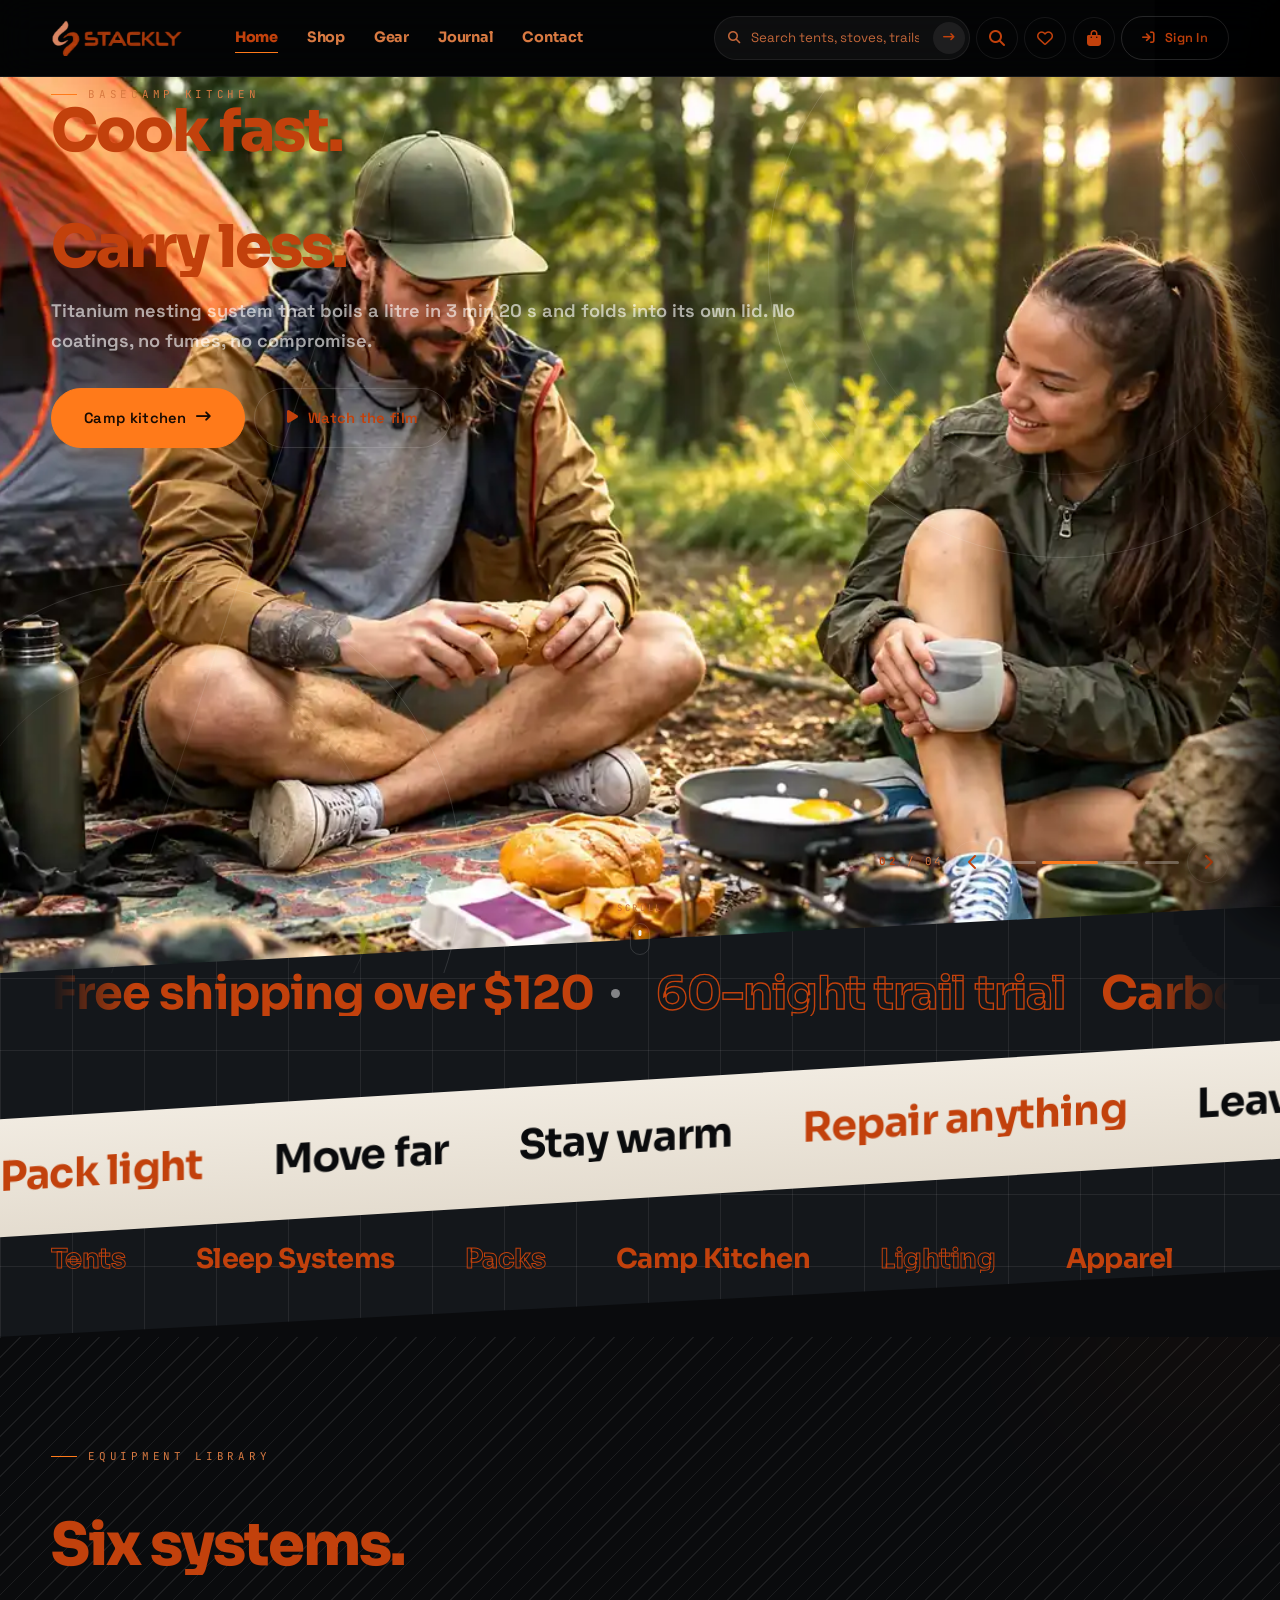
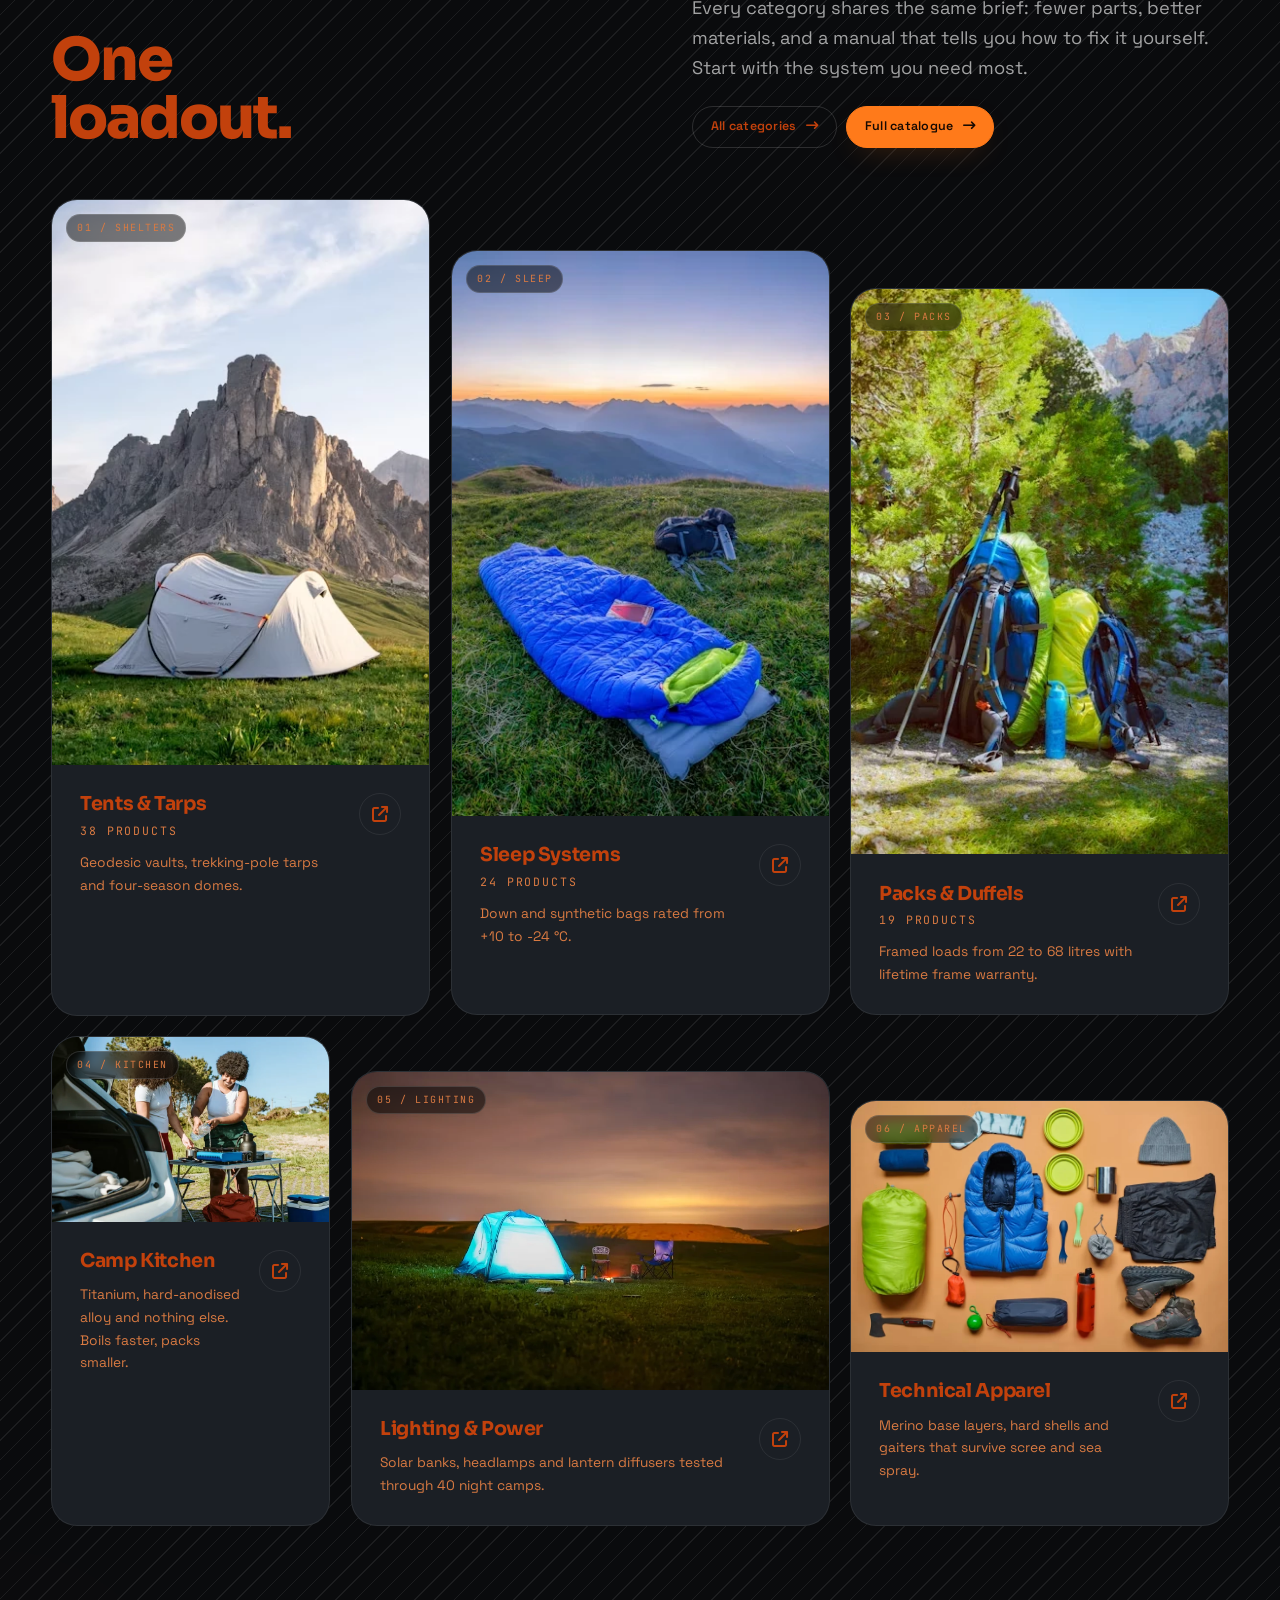
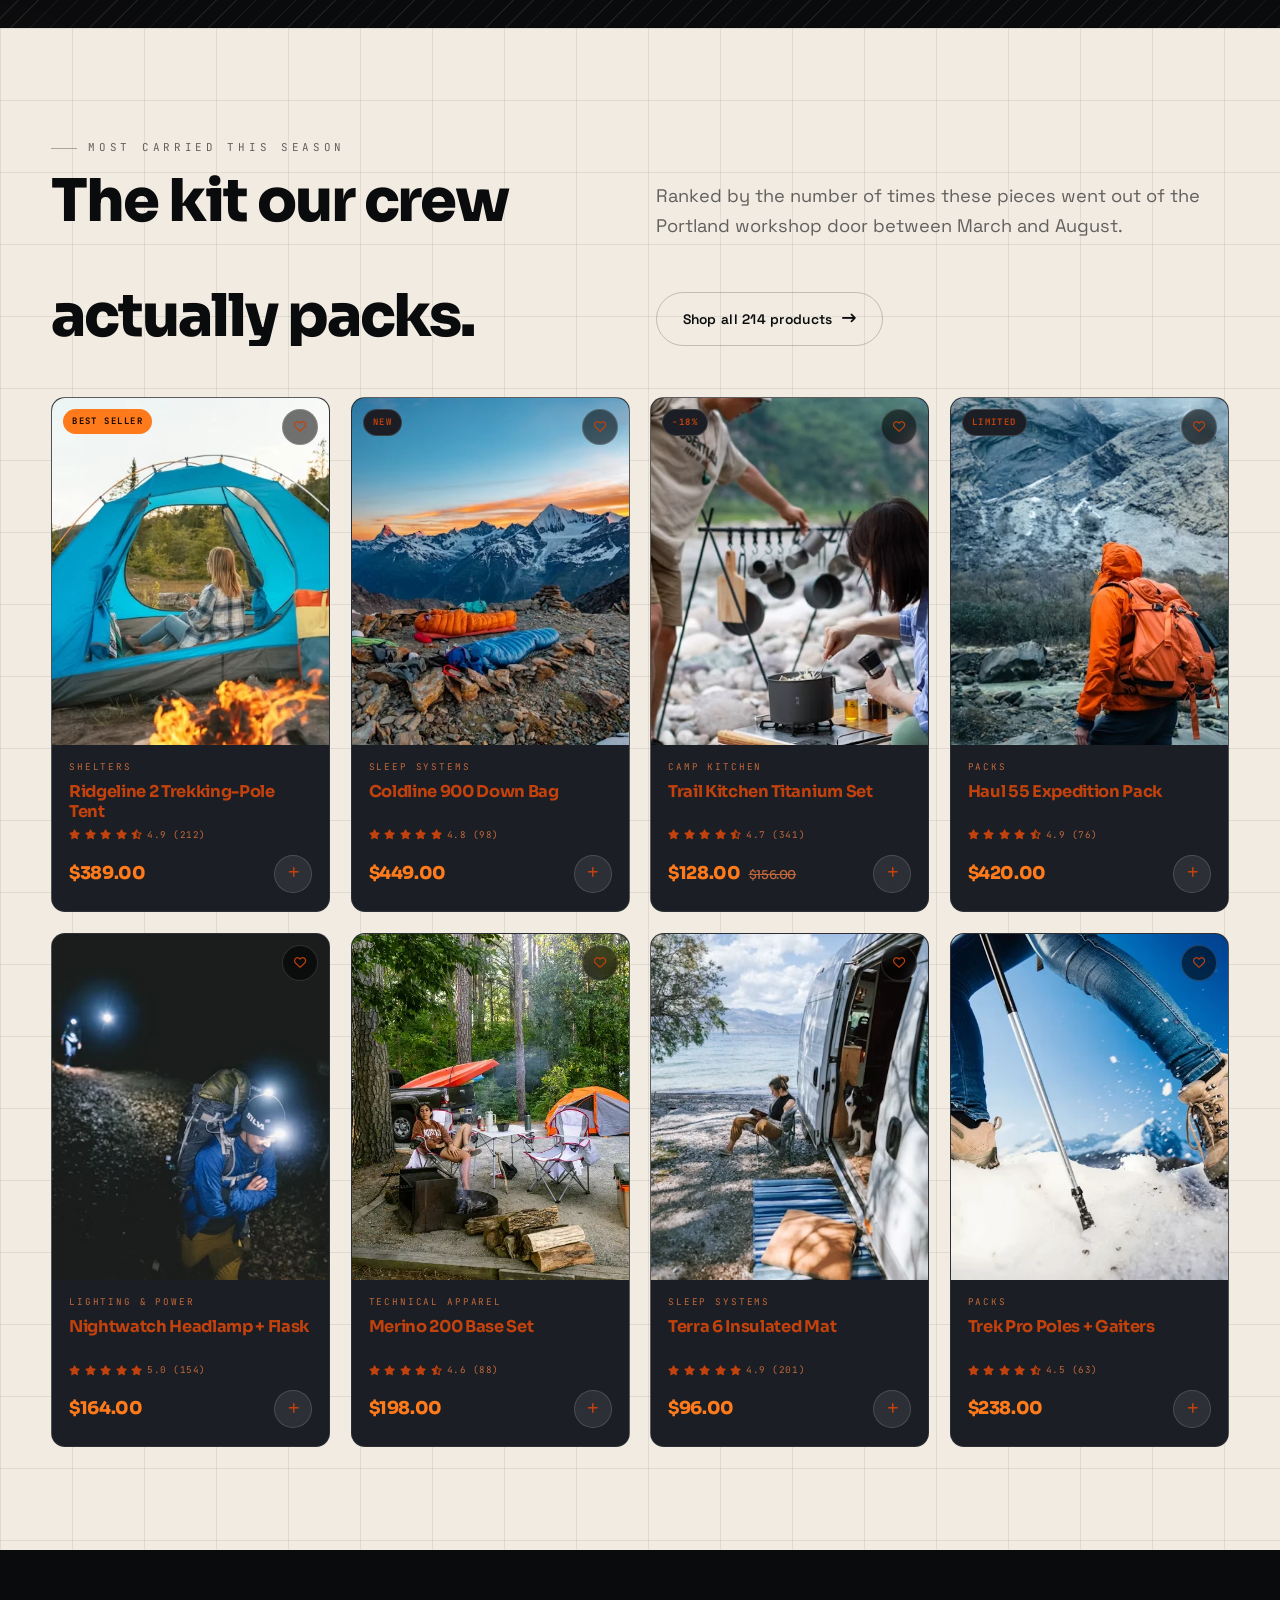
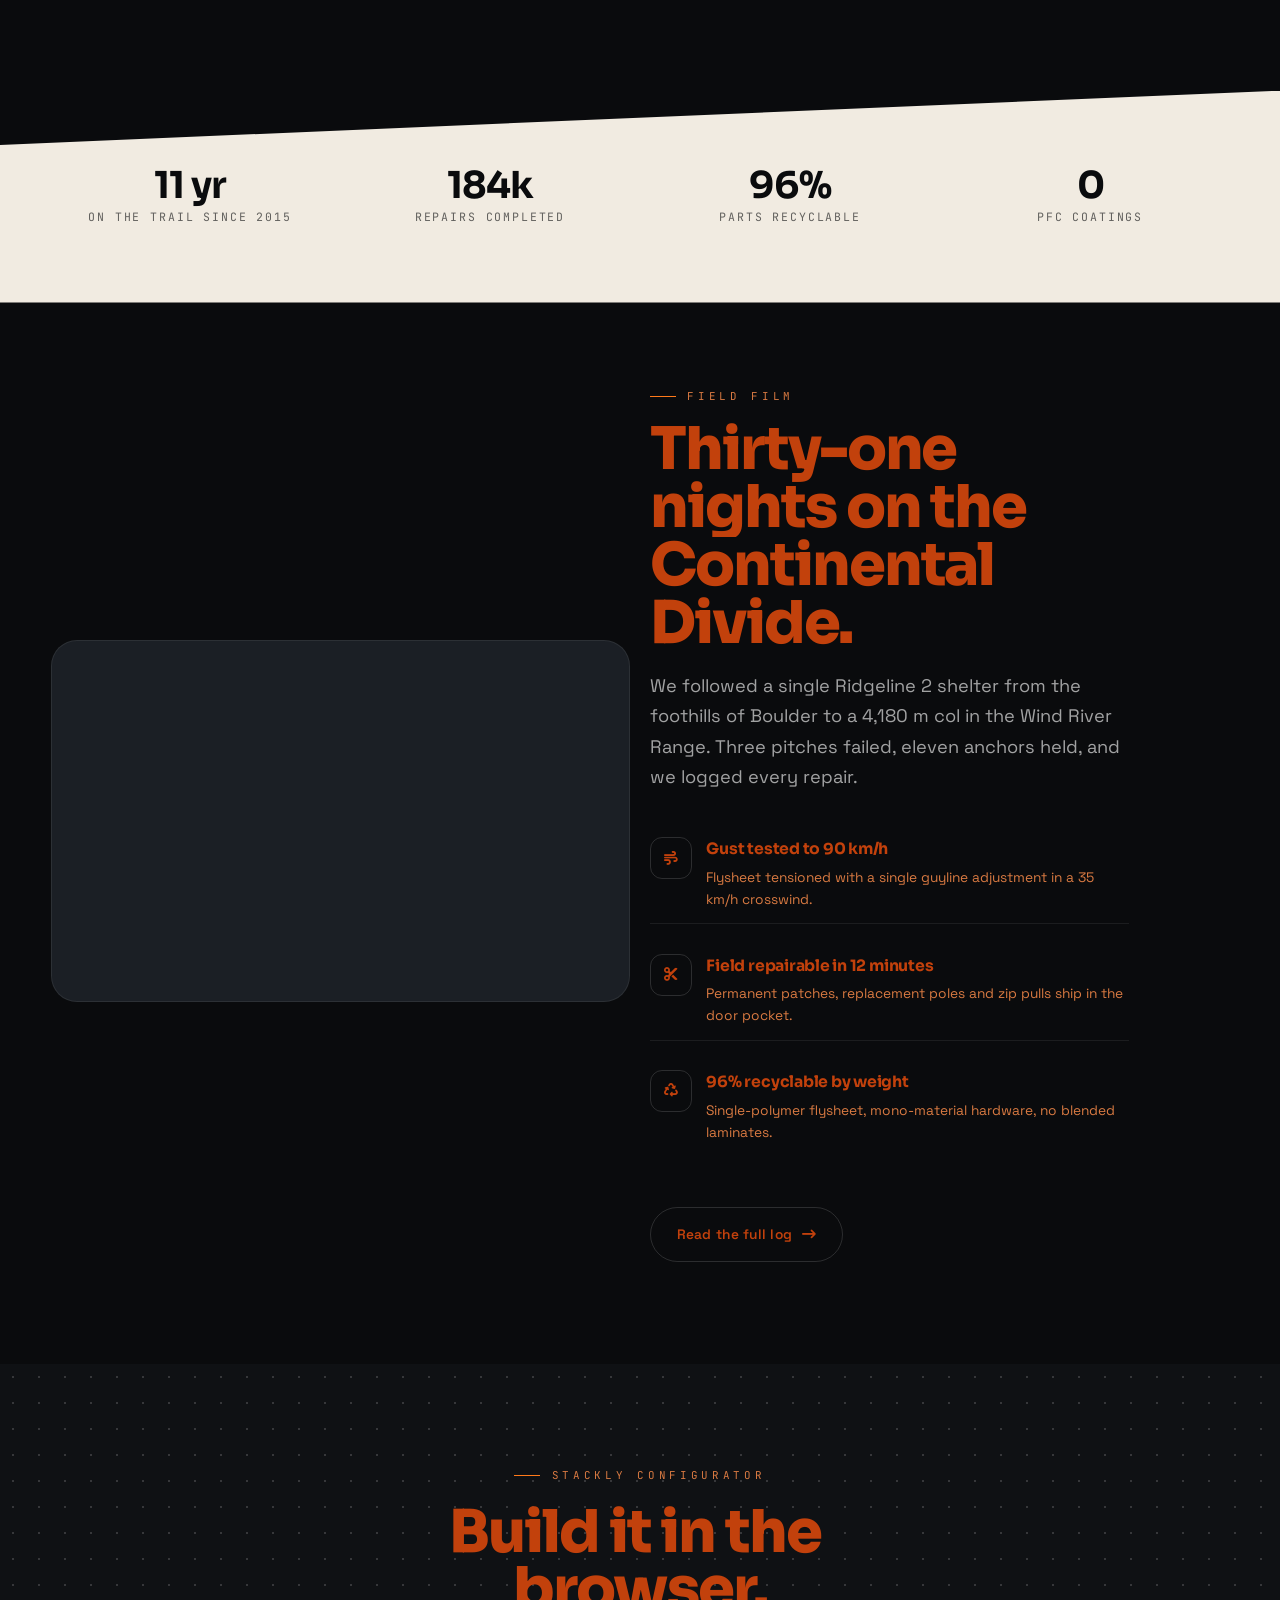
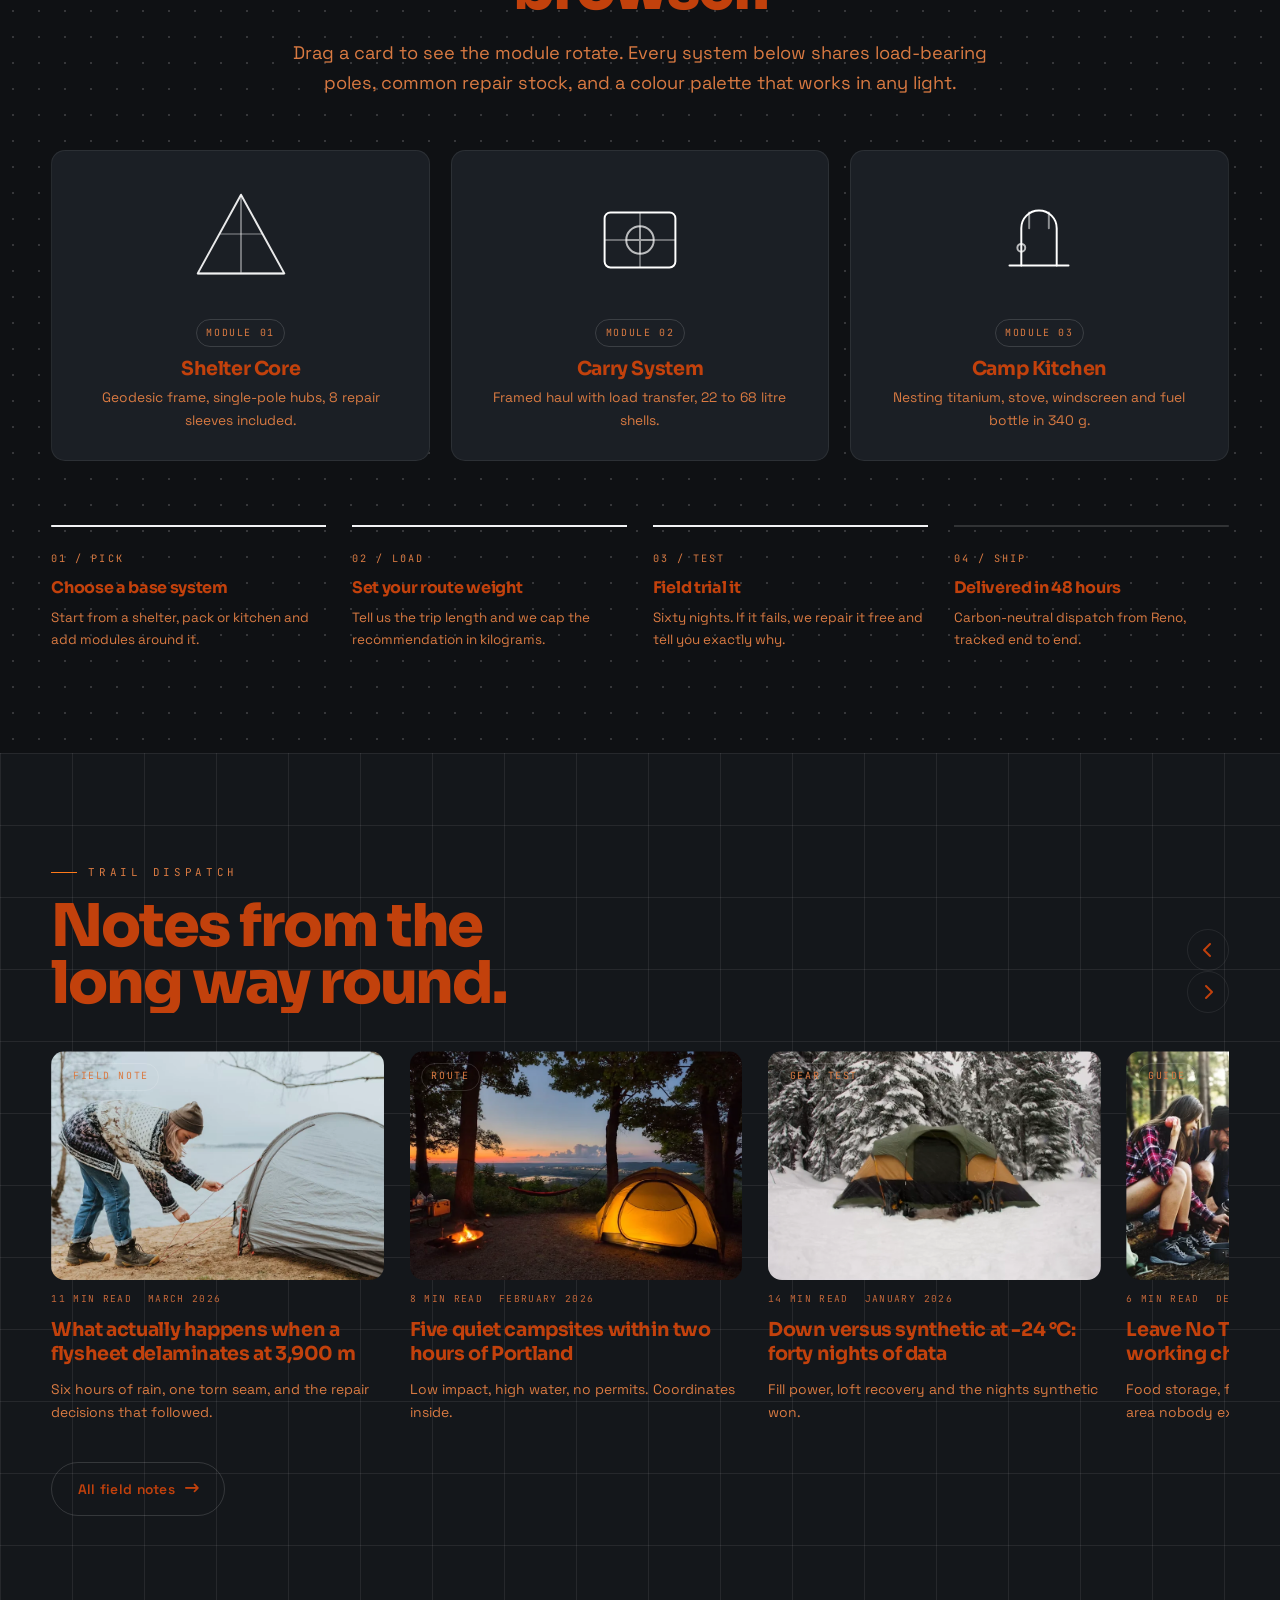
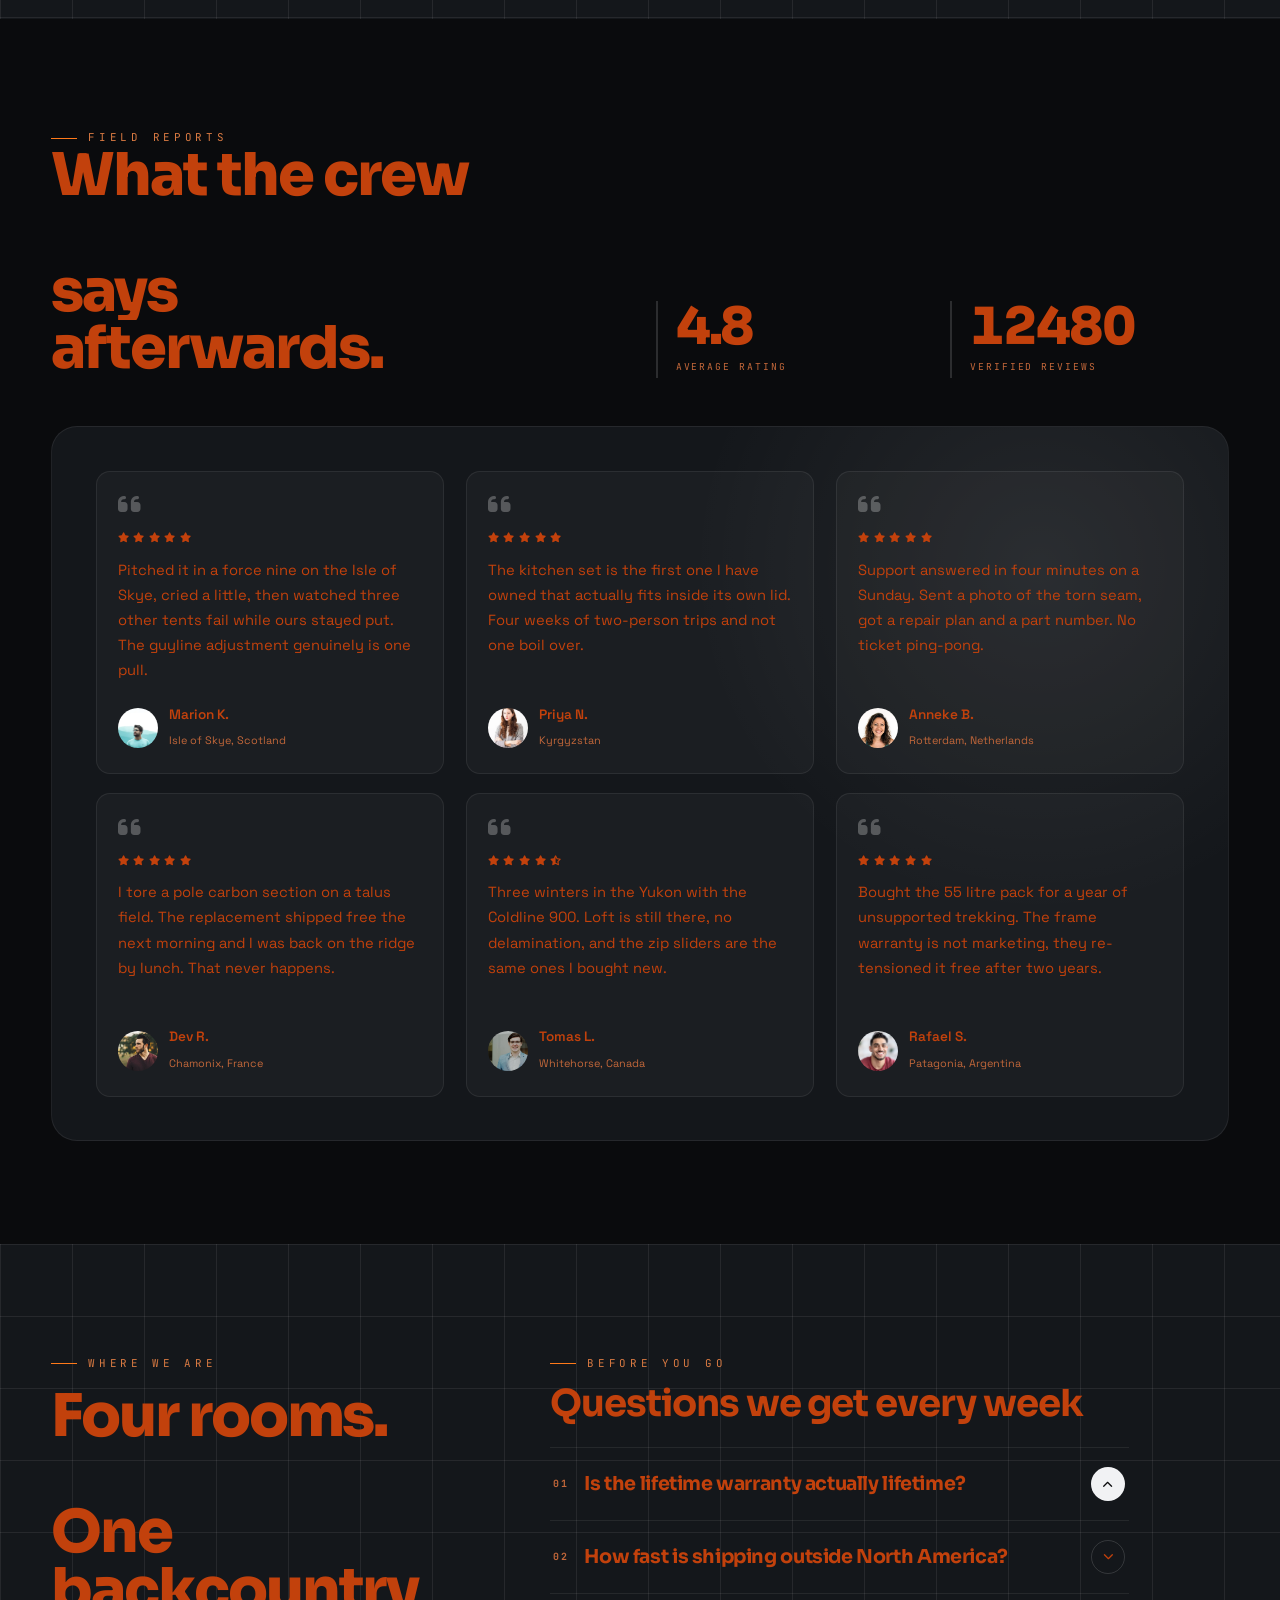
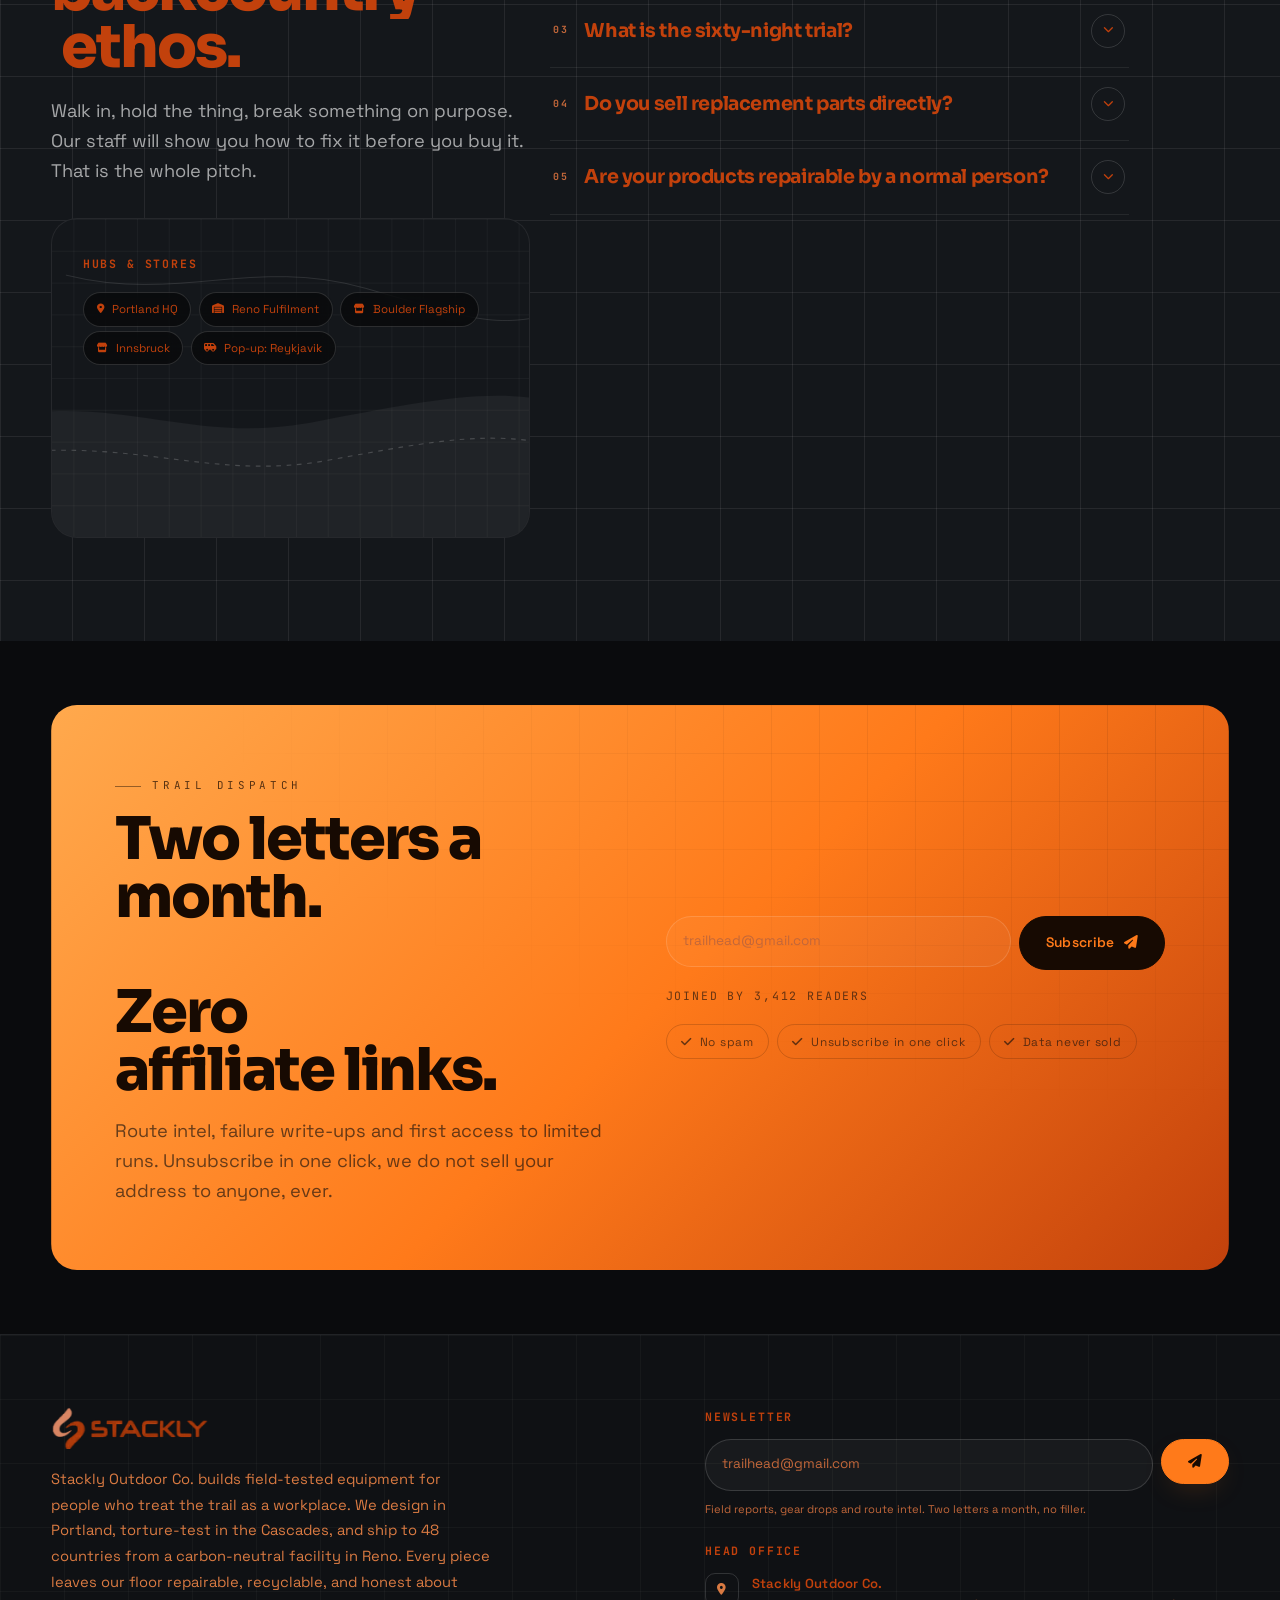
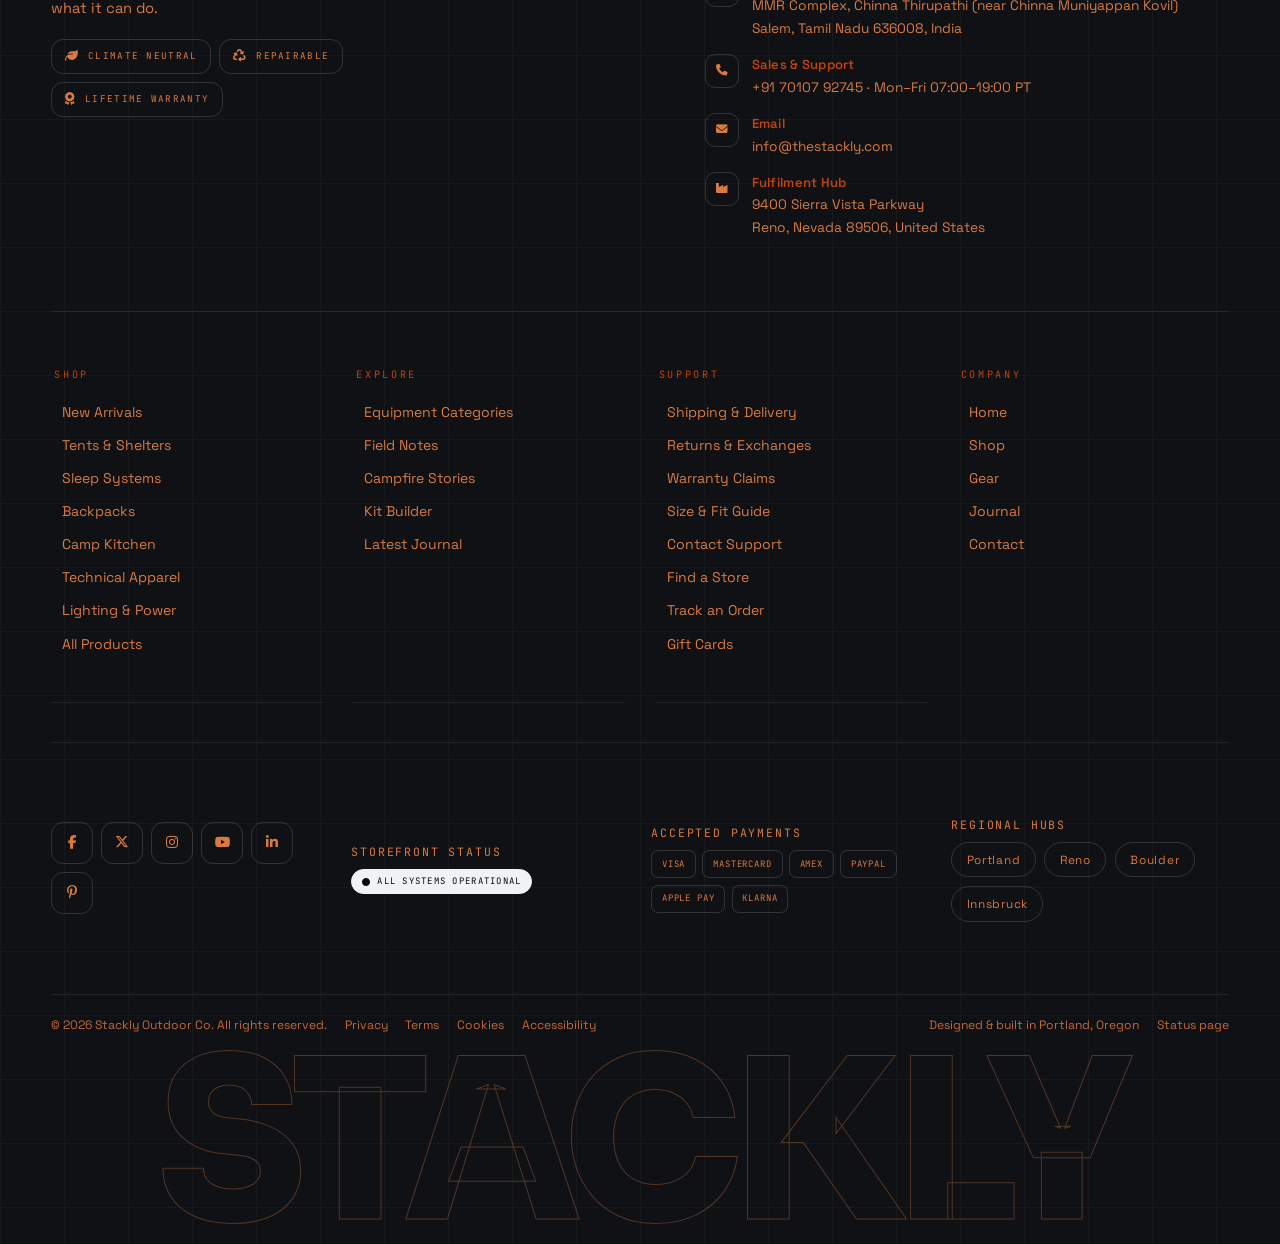
==== index.html @ 0875b255 "Add files via upload" ====
<!DOCTYPE html>
<html lang="en">
<head>
<meta charset="UTF-8" />
<script>
/* run before first paint: never let the browser restore or animate a previous
   scroll position on a fresh load — the new page should just open at the top */
try { if ('scrollRestoration' in history) history.scrollRestoration = 'manual'; } catch (e) {}
document.documentElement.classList.add('no-smooth');
function __clearSmooth(){ setTimeout(function(){ document.documentElement.classList.remove('no-smooth'); }, 120); }
window.addEventListener('load', __clearSmooth);
window.addEventListener('pageshow', __clearSmooth);
</script>
<meta name="viewport" content="width=device-width, initial-scale=1, viewport-fit=cover" />
<meta name="theme-color" content="#000000" />
<title>Stackly — Outdoor &amp; Camping Equipment Built For The Long Haul</title>
<meta name="description" content="Stackly Outdoor Co. engineers repairable, field-tested tents, sleep systems, packs and camp kitchens for people who treat the trail as a workplace." />
<link rel="preconnect" href="https://fonts.googleapis.com" />
<link rel="preconnect" href="https://fonts.gstatic.com" crossorigin />
<link rel="preconnect" href="https://picsum.photos" />
<link href="https://fonts.googleapis.com/css2?family=Sora:wght@400;600;700;800&family=Space+Grotesk:wght@300;400;500;600;700&family=JetBrains+Mono:wght@400;500&display=swap" rel="stylesheet" />
<link rel="stylesheet" href="https://cdnjs.cloudflare.com/ajax/libs/font-awesome/6.5.2/css/all.min.css" />
<link rel="stylesheet" href="css/style.css" />
<link rel="icon" href="data:image/svg+xml,%3Csvg xmlns='http://www.w3.org/2000/svg' viewBox='0 0 32 32'%3E%3Crect width='32' height='32' rx='8' fill='%23000'/%3E%3Cpath d='M5 25 13 10l5 9M18 25l7-12 4 7' stroke='%23fff' stroke-width='2.4' fill='none' stroke-linecap='round'/%3E%3C/svg%3E" />
</head>
<body data-page="home">

<div class="loader" id="loader" role="status" aria-label="Loading Stackly">
  <svg class="loader-ridge" viewBox="0 0 1440 400" preserveAspectRatio="none" aria-hidden="true">
    <path d="M0 400 L0 250 L170 120 L300 235 L430 96 L600 258 L760 150 L900 262 L1080 110 L1260 240 L1440 160 L1440 400 Z" fill="none" stroke="rgba(255,255,255,.16)" stroke-width="1.5"/>
    <path d="M0 400 L0 300 L140 190 L300 300 L450 170 L620 300 L780 210 L960 300 L1120 180 L1300 300 L1440 220 L1440 400 Z" fill="rgba(255,255,255,.04)" stroke="rgba(255,255,255,.08)" stroke-width="1"/>
  </svg>
  <div class="loader-inner">
    <div class="loader-mark">
      <svg viewBox="0 0 100 100" aria-hidden="true">
        <circle class="spin-ring" cx="50" cy="50" r="44" fill="none" stroke="rgba(255,255,255,.18)" stroke-width="1.5" stroke-dasharray="26 12"/>
        <circle class="pin-dot" cx="50" cy="50" r="3" fill="#fff"/>
        <g class="pin-pop">
          <path d="M50 30 L62 52 L50 47 L38 52 Z" fill="none" stroke="#fff" stroke-width="2.4" stroke-linejoin="round"/>
          <path d="M22 68 H78" stroke="#fff" stroke-width="2.4" stroke-linecap="round"/>
          <path d="M30 68 L40 52 M46 68 L52 57 M58 68 L64 56" stroke="rgba(255,255,255,.45)" stroke-width="1.6" stroke-linecap="round"/>
        </g>
      </svg>
    </div>
    <div class="loader-word"></div>
    <span class="loader-tag">Outdoor Equipment Co.</span>
    <div class="loader-bar"><i></i></div>
    <span class="loader-pct">LOADING <b>00</b> / 100</span>
    <p class="loader-tips" style="transition:opacity .26s"></p>
  </div>
</div>

<div id="layout-header"></div>

<main>

  <!-- ================= 1 · HERO SLIDESHOW ================= -->
  <section class="hero" id="hero" aria-label="Featured collections">
    <div class="slides" id="heroSlides">

      <article class="slide on">
        <div class="slide-media">
          <img src="assets/banner_1.webp" alt="Ridgeline above a valley at first light" fetchpriority="high" />
        </div>
        <div class="slide-inner">
          <span class="eyebrow st-anim">Alpine Series 2026</span>
          <h2 class="d2 st-anim" data-split>The quiet<br />before the climb.</h2>
          <p class="lead lead-b st-anim" style="margin-top:1.2rem">A three-season shelter rated for 90 km/h gusts, 1.9 kg all-in, and every seam repairable in the field with the kit in the door pocket.</p>
          <div class="st-anim" style="display:flex;flex-wrap:wrap;gap:.6rem;margin-top:2rem">
            <a class="btn solid lg" href="shop.html" data-magnetic>Shop the range <i class="fa-solid fa-arrow-right-long fa-arrow"></i></a>
            <a class="btn lg dark" href="gear.html" data-magnetic>Build your kit <i class="fa-solid fa-arrow-right-long fa-arrow"></i></a>
          </div>
        </div>
      </article>

      <article class="slide">
        <div class="slide-media">
          <img src="assets/banner_2 (1).webp" alt="Campfire glowing at dusk" loading="lazy" />
        </div>
        <div class="slide-inner">
          <span class="eyebrow st-anim">Basecamp Kitchen</span>
          <h2 class="d2 st-anim" data-split>Cook fast.<br />Carry less.</h2>
          <p class="lead lead-b st-anim" style="margin-top:1.2rem">Titanium nesting system that boils a litre in 3 min 20 s and folds into its own lid. No coatings, no fumes, no compromise.</p>
          <div class="st-anim" style="display:flex;flex-wrap:wrap;gap:.6rem;margin-top:2rem">
            <a class="btn solid lg" href="shop.html#cooking">Camp kitchen <i class="fa-solid fa-arrow-right-long fa-arrow"></i></a>
            <button class="btn lg" type="button" data-video="https://interactive-examples.mdn.mozilla.net/media/cc0-videos/flower.mp4">
              <i class="fa-solid fa-play"></i> Watch the film
            </button>
          </div>
        </div>
      </article>

      <article class="slide">
        <div class="slide-media">
          <img src="assets/banner3 (1).webp" alt="Snow field with a single tent" loading="lazy" />
        </div>
        <div class="slide-inner">
          <span class="eyebrow st-anim">Expedition Winter</span>
          <h2 class="d2 st-anim" data-split>Built for<br />the cold shoulder.</h2>
          <p class="lead lead-b st-anim" style="margin-top:1.2rem">Down loft certified to -24&nbsp;°C, a four-season vaulted floor, and stove burners that hold ignition at -30&nbsp;°C.</p>
          <div class="st-anim" style="display:flex;flex-wrap:wrap;gap:.6rem;margin-top:2rem">
            <a class="btn solid lg" href="shop.html#sleep">Sleep systems <i class="fa-solid fa-arrow-right-long fa-arrow"></i></a>
            <a class="btn lg" href="journal.html">Route guides <i class="fa-solid fa-arrow-right-long fa-arrow"></i></a>
          </div>
        </div>
      </article>

      <article class="slide">
        <div class="slide-media">
          <img src="assets/banner4 (1).webp" alt="Sunlight through a pine canopy" loading="lazy" />
        </div>
        <div class="slide-inner">
          <span class="eyebrow st-anim">Trail Dispatch</span>
          <h2 class="d2 st-anim" data-split>Field notes<br />from the long way.</h2>
          <p class="lead lead-b st-anim" style="margin-top:1.2rem">Route intel, failure write-ups and gear teardowns from the crew. Two letters a month, no filler, no affiliate links.</p>
          <div class="st-anim" style="display:flex;flex-wrap:wrap;gap:.6rem;margin-top:2rem">
            <a class="btn solid lg" href="journal.html">Read the journal <i class="fa-solid fa-arrow-right-long fa-arrow"></i></a>
            <a class="btn lg" href="#newsletter">Subscribe <i class="fa-solid fa-arrow-right-long fa-arrow"></i></a>
          </div>
        </div>
      </article>

    </div>

    <div class="hero-cards" aria-label="Featured collections">
      <figure class="hero-card">
        <img src="assets/banner_1.webp" alt="Ridgeline above a valley at first light" loading="lazy" />
        <figcaption>Alpine Series 2026</figcaption>
      </figure>
      <figure class="hero-card">
        <img src="assets/banner_2 (1).webp" alt="Campfire glowing at dusk" loading="lazy" />
        <figcaption>Basecamp Kitchen</figcaption>
      </figure>
      <figure class="hero-card">
        <img src="assets/banner3 (1).webp" alt="Snow field with a single tent" loading="lazy" />
        <figcaption>Expedition Winter</figcaption>
      </figure>
      <figure class="hero-card">
        <img src="assets/banner4 (1).webp" alt="Sunlight through a pine canopy" loading="lazy" />
        <figcaption>Trail Dispatch</figcaption>
      </figure>
    </div>

    <div class="hero-ken" aria-hidden="true">
      <span class="k k1"></span><span class="k k2"></span>
      <span class="kt"></span><span class="kt2"></span>
    </div>

    <div class="sl-nav">
      <span class="sl-count"><b id="slNow">01</b> / 04</span>
      <button class="icon-btn" id="slPrev" aria-label="Previous slide"><i class="fa-solid fa-chevron-left"></i></button>
      <div class="sl-dots" role="tablist" aria-label="Slides"></div>
      <button class="icon-btn" id="slNext" aria-label="Next slide"><i class="fa-solid fa-chevron-right"></i></button>
    </div>

    <div class="hero-scroll" aria-hidden="true"><span>Scroll</span><span class="mouse"></span></div>
  </section>

  <!-- ================= 2 · INFINITE MARQUEE (diagonal white band) ================= -->
  <section class="sec-tight bg-grid diag-both" id="ticker" aria-label="Store promises">
    <div class="wrap" style="position:relative;z-index:2">
      <div class="marquee" style="--mq-dur:38s">
        <div class="marquee-track fwd">
          <span class="mq-item">Free shipping over $120<i class="mq-dot"></i></span>
          <span class="mq-item mq-outline">60-night trail trial</span>
          <span class="mq-item">Carbon-neutral shipping<i class="mq-dot"></i></span>
          <span class="mq-item mq-outline thin">Field-repairable forever</span>
          <span class="mq-item">Lifetime warranty<i class="mq-dot"></i></span>
          <span class="mq-item mq-outline">Since 2011</span>
        </div>
      </div>
    </div>
    <div class="mq-band skew" style="margin-top:clamp(2rem,5vw,4rem)">
      <div class="marquee" style="--mq-dur:44s">
        <div class="marquee-track fwd">
          <span class="mq-item">Pack light</span><i class="mq-dot"></i>
          <span class="mq-item">Move far</span><i class="mq-dot"></i>
          <span class="mq-item">Stay warm</span><i class="mq-dot"></i>
          <span class="mq-item">Repair anything</span><i class="mq-dot"></i>
          <span class="mq-item">Leave no trace</span><i class="mq-dot"></i>
        </div>
      </div>
    </div>
    <div class="wrap" style="position:relative;z-index:2;margin-top:clamp(2rem,4vw,3rem)">
      <div class="marquee no-mask" style="--mq-dur:52s">
        <div class="marquee-track rev">
          <span class="mq-item mq-outline thin" style="font-size:clamp(1.1rem,2.2vw,1.7rem)">Tents</span><i class="mq-dot"></i>
          <span class="mq-item" style="font-size:clamp(1.1rem,2.2vw,1.7rem)">Sleep Systems</span><i class="mq-dot"></i>
          <span class="mq-item mq-outline thin" style="font-size:clamp(1.1rem,2.2vw,1.7rem)">Packs</span><i class="mq-dot"></i>
          <span class="mq-item" style="font-size:clamp(1.1rem,2.2vw,1.7rem)">Camp Kitchen</span><i class="mq-dot"></i>
          <span class="mq-item mq-outline thin" style="font-size:clamp(1.1rem,2.2vw,1.7rem)">Lighting</span><i class="mq-dot"></i>
          <span class="mq-item" style="font-size:clamp(1.1rem,2.2vw,1.7rem)">Apparel</span><i class="mq-dot"></i>
        </div>
      </div>
    </div>
  </section>

  <!-- ================= 3 · CATEGORY SPOTLIGHT GRID (cards in from L/R) ================= -->
  <section class="sec bg-lines" id="categories" aria-labelledby="cat-h">
    <div class="blob w" style="top:-10%;right:-14%"></div>
    <div class="blob w" style="bottom:-20%;left:-16%;opacity:.08"></div>
    <div class="wrap">
      <div class="sec-head split">
        <div>
          <span class="eyebrow">Equipment Library</span>
          <h2 class="d2 mt-l" id="cat-h" data-split>Six systems.<br />One <span class="hl">loadout.</span></h2>
        </div>
        <div>
          <p class="lead">Every category shares the same brief: fewer parts, better materials, and a manual that tells you how to fix it yourself. Start with the system you need most.</p>
          <div style="display:flex;flex-wrap:wrap;gap:.6rem;margin-top:1.4rem">
            <a class="btn sm" href="gear.html">All categories <i class="fa-solid fa-arrow-right-long fa-arrow"></i></a>
            <a class="btn sm solid" href="shop.html">Full catalogue <i class="fa-solid fa-arrow-right-long fa-arrow"></i></a>
          </div>
        </div>
      </div>

      <div class="g g-12" style="position:relative;z-index:1">
        <article class="c-4 move-l" data-reveal="left">
          <a class="spot spot-lg" href="shop.html#tents" style="display:block;height:100%">
            <div style="position:relative;aspect-ratio:2/3;overflow:hidden">
              <img src="assets/tents_and_tarps.webp" alt="Backpacking tent pitched on granite" loading="lazy" style="width:100%;height:100%;object-fit:cover" />
              <span class="tag" style="position:absolute;top:.9rem;left:.9rem;background:rgba(0,0,0,.5);backdrop-filter:blur(6px)">01 / Shelters</span>
            </div>
            <div class="spot-pad" style="display:flex;align-items:flex-start;justify-content:space-between;gap:1rem">
              <div>
                <b class="d4" style="display:block;margin-bottom:.35rem">Tents &amp; Tarps</b>
                <span class="mono dim" style="display:block;margin-bottom:.7rem">38 products</span>
                <p class="dim" style="font-size:.86rem">Geodesic vaults, trekking-pole tarps and four-season domes.</p>
              </div>
              <span class="icon-btn" aria-hidden="true"><i class="fa-solid fa-arrow-up-right-from-square"></i></span>
            </div>
          </a>
        </article>

        <article class="c-4 move-r" data-reveal="right" style="margin-top:clamp(0px,4vw,3.4rem)">
          <a class="spot spot-lg" href="shop.html#sleep" style="display:block;height:100%">
            <div style="position:relative;aspect-ratio:2/3;overflow:hidden">
              <img src="assets/sleep_systems.webp" alt="Sleeping bag and pad laid out" loading="lazy" style="width:100%;height:100%;object-fit:cover" />
              <span class="tag" style="position:absolute;top:.9rem;left:.9rem;background:rgba(0,0,0,.5);backdrop-filter:blur(6px)">02 / Sleep</span>
            </div>
            <div class="spot-pad" style="display:flex;align-items:flex-start;justify-content:space-between;gap:1rem">
              <div>
                <b class="d4" style="display:block;margin-bottom:.35rem">Sleep Systems</b>
                <span class="mono dim" style="display:block;margin-bottom:.7rem">24 products</span>
                <p class="dim" style="font-size:.86rem">Down and synthetic bags rated from +10 to -24 &deg;C.</p>
              </div>
              <span class="icon-btn" aria-hidden="true"><i class="fa-solid fa-arrow-up-right-from-square"></i></span>
            </div>
          </a>
        </article>

        <article class="c-4 move-u" data-reveal style="margin-top:clamp(0px,7vw,6.6rem)">
          <a class="spot spot-lg" href="shop.html#packs" style="display:block;height:100%">
            <div style="position:relative;aspect-ratio:2/3;overflow:hidden">
              <img src="assets/packs_and_duffles (1).webp" alt="Loaded expedition backpack" loading="lazy" style="width:100%;height:100%;object-fit:cover" />
              <span class="tag" style="position:absolute;top:.9rem;left:.9rem;background:rgba(0,0,0,.5);backdrop-filter:blur(6px)">03 / Packs</span>
            </div>
            <div class="spot-pad" style="display:flex;align-items:flex-start;justify-content:space-between;gap:1rem">
              <div>
                <b class="d4" style="display:block;margin-bottom:.35rem">Packs &amp; Duffels</b>
                <span class="mono dim" style="display:block;margin-bottom:.7rem">19 products</span>
                <p class="dim" style="font-size:.86rem">Framed loads from 22 to 68 litres with lifetime frame warranty.</p>
              </div>
              <span class="icon-btn" aria-hidden="true"><i class="fa-solid fa-arrow-up-right-from-square"></i></span>
            </div>
          </a>
        </article>

        <article class="c-3 move-d" data-reveal>
          <a class="spot spot-lg" href="shop.html#cooking" style="display:block;height:100%">
            <div style="position:relative;aspect-ratio:3/2;overflow:hidden">
              <img src="assets/camp_kitchen.webp" alt="Campfire glowing at dusk" loading="lazy" style="width:100%;height:100%;object-fit:cover" />
              <span class="tag" style="position:absolute;top:.9rem;left:.9rem;background:rgba(0,0,0,.5);backdrop-filter:blur(6px)">04 / Kitchen</span>
            </div>
            <div class="spot-pad" style="display:flex;align-items:flex-start;justify-content:space-between;gap:1rem">
              <div>
                <b class="d4" style="display:block;margin-bottom:.7rem">Camp Kitchen</b>
                <p class="dim" style="font-size:.86rem">Titanium, hard-anodised alloy and nothing else. Boils faster, packs smaller.</p>
              </div>
              <span class="icon-btn" aria-hidden="true"><i class="fa-solid fa-arrow-up-right-from-square"></i></span>
            </div>
          </a>
        </article>

        <article class="c-5 move-u" data-reveal style="margin-top:clamp(0px,3vw,2.2rem)">
          <a class="spot spot-lg" href="shop.html#lighting" style="display:block;height:100%">
            <div style="position:relative;aspect-ratio:3/2;overflow:hidden">
              <img src="assets/lightening_and_power.webp" alt="Sunlight through a pine canopy" loading="lazy" style="width:100%;height:100%;object-fit:cover" />
              <span class="tag" style="position:absolute;top:.9rem;left:.9rem;background:rgba(0,0,0,.5);backdrop-filter:blur(6px)">05 / Lighting</span>
            </div>
            <div class="spot-pad" style="display:flex;align-items:flex-start;justify-content:space-between;gap:1rem">
              <div>
                <b class="d4" style="display:block;margin-bottom:.7rem">Lighting &amp; Power</b>
                <p class="dim" style="font-size:.86rem">Solar banks, headlamps and lantern diffusers tested through 40 night camps.</p>
              </div>
              <span class="icon-btn" aria-hidden="true"><i class="fa-solid fa-arrow-up-right-from-square"></i></span>
            </div>
          </a>
        </article>

        <article class="c-4 move-r" data-reveal="right" style="margin-top:clamp(0px,5vw,4.4rem)">
          <a class="spot spot-lg" href="shop.html#apparel" style="display:block;height:100%">
            <div style="position:relative;aspect-ratio:3/2;overflow:hidden">
              <img src="assets/Techniccal_apparels.webp" alt="Snow field with a single tent" loading="lazy" style="width:100%;height:100%;object-fit:cover" />
              <span class="tag" style="position:absolute;top:.9rem;left:.9rem;background:rgba(0,0,0,.5);backdrop-filter:blur(6px)">06 / Apparel</span>
            </div>
            <div class="spot-pad" style="display:flex;align-items:flex-start;justify-content:space-between;gap:1rem">
              <div>
                <b class="d4" style="display:block;margin-bottom:.7rem">Technical Apparel</b>
                <p class="dim" style="font-size:.86rem">Merino base layers, hard shells and gaiters that survive scree and sea spray.</p>
              </div>
              <span class="icon-btn" aria-hidden="true"><i class="fa-solid fa-arrow-up-right-from-square"></i></span>
            </div>
          </a>
        </article>
      </div>
    </div>
  </section>

  <!-- ================= 4 · TRENDING GEAR (product grid, up/down hover) ================= -->
  <section class="sec bg-grid-dark" id="trending" aria-labelledby="trend-h">
    <div class="wrap">
      <div style="display:grid;gap:2rem;grid-template-columns:repeat(auto-fit,minmax(260px,1fr));align-items:end">
        <div>
          <span class="eyebrow inv">Most Carried This Season</span>
          <h2 class="d2" id="trend-h" style="margin-top:1rem" data-split>The kit our crew<br />actually packs.</h2>
        </div>
        <div>
          <p class="lead inv">Ranked by the number of times these pieces went out of the Portland workshop door between March and August.</p>
          <a class="btn dark mt-l" href="shop.html">Shop all 214 products <i class="fa-solid fa-arrow-right-long fa-arrow"></i></a>
        </div>
      </div>

      <div class="g g-4" style="margin-top:clamp(2rem,4vw,3.4rem)">
        <!-- 1 -->
        <article class="pcard" data-reveal>
          <div class="pcard-media">
            <img src="assets/trekking_pole_tent.webp" alt="Ridgeline 2 trekking pole tent" loading="lazy" />
            <div class="pcard-badges"><span class="badge">Best seller</span></div>
            <button class="pcard-fav" type="button" data-wish="rig-2" aria-label="Save Ridgeline 2"><i class="fa-regular fa-heart"></i></button>
            <div class="pcard-quick">
              <button class="btn sm solid" style="flex:1" type="button" data-add data-id="rig-2" data-name="Ridgeline 2 Tent" data-price="389" data-cat="Shelters"><span>Add to cart</span></button>
            </div>
          </div>
          <div class="pcard-body">
            <span class="pcard-cat">Shelters</span>
            <b class="pcard-title">Ridgeline 2 Trekking-Pole Tent</b>
            <div class="stars"><i class="fa-solid fa-star"></i><i class="fa-solid fa-star"></i><i class="fa-solid fa-star"></i><i class="fa-solid fa-star"></i><i class="fa-solid fa-star-half-stroke"></i><span class="cnt">4.9 (212)</span></div>
            <div class="pcard-row">
              <span class="price">$389.00</span>
              <button class="add-btn" type="button" data-add data-id="rig-2" data-name="Ridgeline 2 Tent" data-price="389" data-cat="Shelters" aria-label="Add Ridgeline 2 to cart"><i class="fa-solid fa-plus"></i></button>
            </div>
          </div>
        </article>
        <!-- 2 -->
        <article class="pcard" data-reveal style="--rd:80ms">
          <div class="pcard-media">
            <img src="assets/downbag.webp" alt="Down sleeping bag on snow" loading="lazy" />
            <div class="pcard-badges"><span class="badge soft">New</span></div>
            <button class="pcard-fav" type="button" data-wish="cold-900" aria-label="Save Coldline 900"><i class="fa-regular fa-heart"></i></button>
            <div class="pcard-quick">
              <button class="btn sm solid" style="flex:1" type="button" data-add data-id="cold-900" data-name="Coldline 900 Down Bag" data-price="449" data-cat="Sleep"><span>Add to cart</span></button>
            </div>
          </div>
          <div class="pcard-body">
            <span class="pcard-cat">Sleep Systems</span>
            <b class="pcard-title">Coldline 900 Down Bag</b>
            <div class="stars"><i class="fa-solid fa-star"></i><i class="fa-solid fa-star"></i><i class="fa-solid fa-star"></i><i class="fa-solid fa-star"></i><i class="fa-solid fa-star"></i><span class="cnt">4.8 (98)</span></div>
            <div class="pcard-row">
              <span class="price">$449.00</span>
              <button class="add-btn" type="button" data-add data-id="cold-900" data-name="Coldline 900 Down Bag" data-price="449" data-cat="Sleep" aria-label="Add Coldline 900 to cart"><i class="fa-solid fa-plus"></i></button>
            </div>
          </div>
        </article>
        <!-- 3 -->
        <article class="pcard" data-reveal style="--rd:160ms">
          <div class="pcard-media">
            <img src="assets/Trail_Kitchen_Titanium_Set.webp" alt="Titanium cook set on a camp stove" loading="lazy" />
            <div class="pcard-badges"><span class="badge soft">-18%</span></div>
            <button class="pcard-fav" type="button" data-wish="tiki-set" aria-label="Save Trail Kitchen Set"><i class="fa-regular fa-heart"></i></button>
            <div class="pcard-quick">
              <button class="btn sm solid" style="flex:1" type="button" data-add data-id="tiki-set" data-name="Trail Kitchen Titanium Set" data-price="128" data-cat="Camp Kitchen"><span>Add to cart</span></button>
            </div>
          </div>
          <div class="pcard-body">
            <span class="pcard-cat">Camp Kitchen</span>
            <b class="pcard-title">Trail Kitchen Titanium Set</b>
            <div class="stars"><i class="fa-solid fa-star"></i><i class="fa-solid fa-star"></i><i class="fa-solid fa-star"></i><i class="fa-solid fa-star"></i><i class="fa-solid fa-star-half-stroke"></i><span class="cnt">4.7 (341)</span></div>
            <div class="pcard-row">
              <span class="price">$128.00 <s>$156.00</s></span>
              <button class="add-btn" type="button" data-add data-id="tiki-set" data-name="Trail Kitchen Titanium Set" data-price="128" data-cat="Camp Kitchen" aria-label="Add Trail Kitchen Set to cart"><i class="fa-solid fa-plus"></i></button>
            </div>
          </div>
        </article>
        <!-- 4 -->
        <article class="pcard" data-reveal style="--rd:240ms">
          <div class="pcard-media">
            <img src="assets/Haul_55_Expedition_Pack.webp" alt="Expedition rucksack with lid open" loading="lazy" />
            <div class="pcard-badges"><span class="badge soft">Limited</span></div>
            <button class="pcard-fav" type="button" data-wish="haul-55" aria-label="Save Haul 55"><i class="fa-regular fa-heart"></i></button>
            <div class="pcard-quick">
              <button class="btn sm solid" style="flex:1" type="button" data-add data-id="haul-55" data-name="Haul 55 Expedition Pack" data-price="420" data-cat="Packs"><span>Add to cart</span></button>
            </div>
          </div>
          <div class="pcard-body">
            <span class="pcard-cat">Packs</span>
            <b class="pcard-title">Haul 55 Expedition Pack</b>
            <div class="stars"><i class="fa-solid fa-star"></i><i class="fa-solid fa-star"></i><i class="fa-solid fa-star"></i><i class="fa-solid fa-star"></i><i class="fa-solid fa-star-half-stroke"></i><span class="cnt">4.9 (76)</span></div>
            <div class="pcard-row">
              <span class="price">$420.00</span>
              <button class="add-btn" type="button" data-add data-id="haul-55" data-name="Haul 55 Expedition Pack" data-price="420" data-cat="Packs" aria-label="Add Haul 55 to cart"><i class="fa-solid fa-plus"></i></button>
            </div>
          </div>
        </article>
      </div>

      <div class="g g-4" style="margin-top:clamp(1rem,1.6vw,1.6rem)">
        <article class="pcard" data-reveal="left">
          <div class="pcard-media">
            <img src="assets/Nightwatch_Headlamp___Flask.webp" alt="Insulated flask beside a headlamp" loading="lazy" />
            <button class="pcard-fav" type="button" data-wish="night-kit" aria-label="Save Nightwatch Kit"><i class="fa-regular fa-heart"></i></button>
            <div class="pcard-quick"><button class="btn sm solid" style="flex:1" type="button" data-add data-id="night-kit" data-name="Nightwatch Headlamp + Flask" data-price="164" data-cat="Lighting"><span>Add to cart</span></button></div>
          </div>
          <div class="pcard-body">
            <span class="pcard-cat">Lighting &amp; Power</span>
            <b class="pcard-title">Nightwatch Headlamp + Flask</b>
            <div class="stars"><i class="fa-solid fa-star"></i><i class="fa-solid fa-star"></i><i class="fa-solid fa-star"></i><i class="fa-solid fa-star"></i><i class="fa-solid fa-star"></i><span class="cnt">5.0 (154)</span></div>
            <div class="pcard-row"><span class="price">$164.00</span>
              <button class="add-btn" type="button" data-add data-id="night-kit" data-name="Nightwatch Headlamp + Flask" data-price="164" data-cat="Lighting" aria-label="Add Nightwatch Kit to cart"><i class="fa-solid fa-plus"></i></button></div>
          </div>
        </article>
        <article class="pcard" data-reveal>
          <div class="pcard-media">
            <img src="assets/Merino_200_Base_Set (1).webp" alt="Merino base layer folded flat" loading="lazy" />
            <button class="pcard-fav" type="button" data-wish="merino-set" aria-label="Save Merino 200 Set"><i class="fa-regular fa-heart"></i></button>
            <div class="pcard-quick"><button class="btn sm solid" style="flex:1" type="button" data-add data-id="merino-set" data-name="Merino 200 Base Set" data-price="198" data-cat="Apparel"><span>Add to cart</span></button></div>
          </div>
          <div class="pcard-body">
            <span class="pcard-cat">Technical Apparel</span>
            <b class="pcard-title">Merino 200 Base Set</b>
            <div class="stars"><i class="fa-solid fa-star"></i><i class="fa-solid fa-star"></i><i class="fa-solid fa-star"></i><i class="fa-solid fa-star"></i><i class="fa-solid fa-star-half-stroke"></i><span class="cnt">4.6 (88)</span></div>
            <div class="pcard-row"><span class="price">$198.00</span>
              <button class="add-btn" type="button" data-add data-id="merino-set" data-name="Merino 200 Base Set" data-price="198" data-cat="Apparel" aria-label="Add Merino 200 Base Set to cart"><i class="fa-solid fa-plus"></i></button></div>
          </div>
        </article>
        <article class="pcard" data-reveal>
          <div class="pcard-media">
            <img src="assets/insulated_mat.webp" alt="Insulated pad rolled beside a tent" loading="lazy" />
            <button class="pcard-fav" type="button" data-wish="terra-6" aria-label="Save Terra 6 Mat"><i class="fa-regular fa-heart"></i></button>
            <div class="pcard-quick"><button class="btn sm solid" style="flex:1" type="button" data-add data-id="terra-6" data-name="Terra 6 Insulated Mat" data-price="96" data-cat="Sleep"><span>Add to cart</span></button></div>
          </div>
          <div class="pcard-body">
            <span class="pcard-cat">Sleep Systems</span>
            <b class="pcard-title">Terra 6 Insulated Mat</b>
            <div class="stars"><i class="fa-solid fa-star"></i><i class="fa-solid fa-star"></i><i class="fa-solid fa-star"></i><i class="fa-solid fa-star"></i><i class="fa-solid fa-star"></i><span class="cnt">4.9 (201)</span></div>
            <div class="pcard-row"><span class="price">$96.00</span>
              <button class="add-btn" type="button" data-add data-id="terra-6" data-name="Terra 6 Insulated Mat" data-price="96" data-cat="Sleep" aria-label="Add Terra 6 Mat to cart"><i class="fa-solid fa-plus"></i></button></div>
          </div>
        </article>
        <article class="pcard" data-reveal="right">
          <div class="pcard-media">
            <img src="assets/gaiters.webp" alt="Hiking poles and gaiters on rock" loading="lazy" />
            <button class="pcard-fav" type="button" data-wish="trek-pro" aria-label="Save Trek Pro Kit"><i class="fa-regular fa-heart"></i></button>
            <div class="pcard-quick"><button class="btn sm solid" style="flex:1" type="button" data-add data-id="trek-pro" data-name="Trek Pro Poles + Gaiters" data-price="238" data-cat="Packs"><span>Add to cart</span></button></div>
          </div>
          <div class="pcard-body">
            <span class="pcard-cat">Packs</span>
            <b class="pcard-title">Trek Pro Poles + Gaiters</b>
            <div class="stars"><i class="fa-solid fa-star"></i><i class="fa-solid fa-star"></i><i class="fa-solid fa-star"></i><i class="fa-solid fa-star"></i><i class="fa-solid fa-star-half-stroke"></i><span class="cnt">4.5 (63)</span></div>
            <div class="pcard-row"><span class="price">$238.00</span>
              <button class="add-btn" type="button" data-add data-id="trek-pro" data-name="Trek Pro Poles + Gaiters" data-price="238" data-cat="Packs" aria-label="Add Trek Pro Kit to cart"><i class="fa-solid fa-plus"></i></button></div>
          </div>
        </article>
      </div>
    </div>
  </section>

  <!-- ================= 5 · FILM / DIAGONAL SPLIT + VIDEO ================= -->
  <section class="sec" id="film" aria-labelledby="film-h">
    <div class="diag-band">
      <div class="wrap" style="display:grid;gap:1.4rem;grid-template-columns:repeat(auto-fit,minmax(200px,1fr));text-align:center">
        <div><b class="d3" data-count="11" data-suffix=" yr">0</b><div class="mono" style="color:var(--mute-dark)">On the trail since 2015</div></div>
        <div><b class="d3" data-count="184" data-suffix="k">0</b><div class="mono" style="color:var(--mute-dark)">Repairs completed</div></div>
        <div><b class="d3" data-count="96" data-suffix="%">0</b><div class="mono" style="color:var(--mute-dark)">Parts recyclable</div></div>
        <div><b class="d3" data-count="0">0</b><div class="mono" style="color:var(--mute-dark)">PFC coatings</div></div>
      </div>
    </div>

    <div class="wrap" style="margin-top:clamp(2.4rem,6vw,5rem)">
      <div class="g g-12" style="align-items:center">
        <div class="c-6 move-l" data-reveal="left">
          <div class="media-frame ratio">
            <video class="media-video" autoplay muted loop playsinline preload="metadata" aria-label="Camping by the riverside">
              <source src="assets/camping_riverside_compressed.mp4" type="video/mp4" />
            </video>
          </div>
        </div>
        <div class="c-5 c-offset move-r" data-reveal="right" style="margin-inline-start:auto">
          <span class="eyebrow">Field Film</span>
          <h2 class="d2" id="film-h" style="margin:1rem 0 1.2rem" data-split>Thirty-one nights on the <span class="hl">Continental Divide.</span></h2>
          <p class="lead">We followed a single Ridgeline 2 shelter from the foothills of Boulder to a 4,180 m col in the Wind River Range. Three pitches failed, eleven anchors held, and we logged every repair.</p>
          <div class="feat" style="margin-top:2rem">
            <div class="feat-row">
              <span class="feat-ic"><i class="fa-solid fa-wind"></i></span>
              <div><b>Gust tested to 90 km/h</b><p>Flysheet tensioned with a single guyline adjustment in a 35 km/h crosswind.</p></div>
            </div>
            <div class="feat-row">
              <span class="feat-ic"><i class="fa-solid fa-scissors"></i></span>
              <div><b>Field repairable in 12 minutes</b><p>Permanent patches, replacement poles and zip pulls ship in the door pocket.</p></div>
            </div>
            <div class="feat-row">
              <span class="feat-ic"><i class="fa-solid fa-recycle"></i></span>
              <div><b>96% recyclable by weight</b><p>Single-polymer flysheet, mono-material hardware, no blended laminates.</p></div>
            </div>
          </div>
          <a class="btn mt-l" href="journal.html" data-magnetic>Read the full log <i class="fa-solid fa-arrow-right-long fa-arrow"></i></a>
        </div>
      </div>
    </div>
  </section>

  <!-- ================= 6 · 3D KIT SHOWCASE ================= -->
  <section class="sec bg-dots" id="build" aria-labelledby="build-h">
    <div class="wrap">
      <div class="sec-head center mw-720">
        <span class="eyebrow" style="justify-content:center">Stackly Configurator</span>
        <h2 class="d2" id="build-h" data-split>Build it in the <span class="hl">browser.</span></h2>
        <p class="lead inv" style="color:var(--mute)">Drag a card to see the module rotate. Every system below shares load-bearing poles, common repair stock, and a colour palette that works in any light.</p>
      </div>

      <div class="g g-3" style="margin-top:clamp(2rem,4vw,3.4rem)">
        <article class="spot spot-pad" data-tilt="8" data-reveal>
          <div class="tilt" style="text-align:center">
            <div class="mod-svg" style="width:118px;height:118px;margin:0 auto 1.3rem;perspective:700px">
              <svg viewBox="0 0 120 120" style="width:100%;height:100%;animation:spinSlow 22s linear infinite" aria-hidden="true">
                <g fill="none" stroke="#fff" stroke-width="2" stroke-linejoin="round">
                  <path d="M60 16 104 96H16Z" opacity=".9"/>
                  <path d="M60 16v80M16 96h88" opacity=".4"/>
                  <path d="M38 56h44" opacity=".25"/>
                </g>
              </svg>
            </div>
            <img class="mod-img" src="assets/banner_1.webp" alt="Ridgeline above a valley at first light" loading="lazy" />
            <span class="tag">Module 01</span>
            <b class="d4" style="display:block;margin:.7rem 0 .4rem">Shelter Core</b>
            <p class="dim" style="font-size:.86rem">Geodesic frame, single-pole hubs, 8 repair sleeves included.</p>
          </div>
        </article>
        <article class="spot spot-pad" data-tilt="8" data-reveal style="--rd:90ms">
          <div class="tilt" style="text-align:center">
            <div class="mod-svg" style="width:118px;height:118px;margin:0 auto 1.3rem">
              <svg viewBox="0 0 120 120" style="width:100%;height:100%;animation:spinSlow 18s linear infinite reverse" aria-hidden="true">
                <g fill="none" stroke="#fff" stroke-width="2" stroke-linejoin="round">
                  <rect x="24" y="34" width="72" height="56" rx="6"/>
                  <path d="M24 62h72M60 34v56" opacity=".35"/>
                  <circle cx="60" cy="62" r="14" opacity=".7"/>
                  <path d="M46 62h28M60 48v28" opacity=".35"/>
                </g>
              </svg>
            </div>
            <img class="mod-img" src="assets/banner_2 (1).webp" alt="Campfire glowing at dusk" loading="lazy" />
            <span class="tag">Module 02</span>
            <b class="d4" style="display:block;margin:.7rem 0 .4rem">Carry System</b>
            <p class="dim" style="font-size:.86rem">Framed haul with load transfer, 22 to 68 litre shells.</p>
          </div>
        </article>
        <article class="spot spot-pad" data-tilt="8" data-reveal style="--rd:180ms">
          <div class="tilt" style="text-align:center">
            <div class="mod-svg" style="width:118px;height:118px;margin:0 auto 1.3rem">
              <svg viewBox="0 0 120 120" style="width:100%;height:100%;animation:floatY 5s ease-in-out infinite alternate" aria-hidden="true">
                <g fill="none" stroke="#fff" stroke-width="2" stroke-linejoin="round" stroke-linecap="round">
                  <path d="M30 88h60"/>
                  <path d="M42 88V50a18 18 0 0 1 36 0v38"/>
                  <path d="M50 50V34M70 50V34" opacity=".5"/>
                  <circle cx="42" cy="70" r="4" opacity=".7"/>
                </g>
              </svg>
            </div>
            <img class="mod-img" src="assets/camp_hero_1 (2).webp" alt="Snow field with a single tent" loading="lazy" />
            <span class="tag">Module 03</span>
            <b class="d4" style="display:block;margin:.7rem 0 .4rem">Camp Kitchen</b>
            <p class="dim" style="font-size:.86rem">Nesting titanium, stove, windscreen and fuel bottle in 340 g.</p>
          </div>
        </article>
      </div>

      <div class="steps" style="margin-top:clamp(2.4rem,5vw,4rem)" data-reveal>
        <div class="step done"><span class="step-n">01 / PICK</span><b>Choose a base system</b><p>Start from a shelter, pack or kitchen and add modules around it.</p></div>
        <div class="step done"><span class="step-n">02 / LOAD</span><b>Set your route weight</b><p>Tell us the trip length and we cap the recommendation in kilograms.</p></div>
        <div class="step done"><span class="step-n">03 / TEST</span><b>Field trial it</b><p>Sixty nights. If it fails, we repair it free and tell you exactly why.</p></div>
        <div class="step"><span class="step-n">04 / SHIP</span><b>Delivered in 48 hours</b><p>Carbon-neutral dispatch from Reno, tracked end to end.</p></div>
      </div>
    </div>
  </section>

  <!-- ================= 7 · JOURNAL RAIL (horizontal scroll) ================= -->
  <section class="sec bg-grid" id="journal" aria-labelledby="jour-h">
    <div class="wrap">
      <div style="display:flex;flex-wrap:wrap;gap:1.4rem;align-items:end;justify-content:space-between;margin-bottom:clamp(1.6rem,3vw,2.6rem)">
        <div>
          <span class="eyebrow">Trail Dispatch</span>
          <h2 class="d2" id="jour-h" style="margin-top:1rem" data-split>Notes from the <span class="hl">long way round.</span></h2>
        </div>
        <div class="rail-btns only-desk">
          <button class="icon-btn" type="button" data-rail="-1" aria-label="Scroll articles left"><i class="fa-solid fa-chevron-left"></i></button>
          <button class="icon-btn" type="button" data-rail="1" aria-label="Scroll articles right"><i class="fa-solid fa-chevron-right"></i></button>
        </div>
      </div>
    </div>

    <div class="rail wrap" data-rail-track>
      <div class="rail-track">
        <article class="rail-item art" data-reveal>
          <a class="art-img" href="journal.html" style="display:block">
            <img src="assets/flysheet.webp" alt="Frost on a tent fly" loading="lazy" />
            <span class="tag art-cat">Field note</span>
          </a>
          <div class="art-meta"><span>11 min read</span><span>March 2026</span></div>
          <b>What actually happens when a flysheet delaminates at 3,900 m</b>
          <p>Six hours of rain, one torn seam, and the repair decisions that followed.</p>
        </article>
        <article class="rail-item art" data-reveal style="--rd:80ms">
          <a class="art-img" href="journal.html" style="display:block">
            <img src="assets/quiet_campsites.webp" alt="Lakeside camp at dusk" loading="lazy" />
            <span class="tag art-cat">Route</span>
          </a>
          <div class="art-meta"><span>8 min read</span><span>February 2026</span></div>
          <b>Five quiet campsites within two hours of Portland</b>
          <p>Low impact, high water, no permits. Coordinates inside.</p>
        </article>
        <article class="rail-item art" data-reveal style="--rd:160ms">
          <a class="art-img" href="journal.html" style="display:block">
            <img src="assets/assx.webp" alt="Crampons on a snowfield" loading="lazy" />
            <span class="tag art-cat">Gear test</span>
          </a>
          <div class="art-meta"><span>14 min read</span><span>January 2026</span></div>
          <b>Down versus synthetic at -24 &deg;C: forty nights of data</b>
          <p>Fill power, loft recovery and the nights synthetic won.</p>
        </article>
        <article class="rail-item art" data-reveal style="--rd:240ms">
          <a class="art-img" href="journal.html" style="display:block">
            <img src="assets/Food_storage__fire_rings__catholes.webp" alt="Bear canister hanging from a tree" loading="lazy" />
            <span class="tag art-cat">Guide</span>
          </a>
          <div class="art-meta"><span>6 min read</span><span>December 2025</span></div>
          <b>Leave No Trace, properly: a working checklist</b>
          <p>Food storage, fire rings, catholes and the grey area nobody explains.</p>
        </article>
        <article class="rail-item art" data-reveal style="--rd:320ms">
          <a class="art-img" href="journal.html" style="display:block">
            <img src="assets/Charging_a_phone.webp" alt="Solar panel on a pack lid" loading="lazy" />
            <span class="tag art-cat">Power</span>
          </a>
          <div class="art-meta"><span>9 min read</span><span>November 2025</span></div>
          <b>Charging a phone in winter: 40 hours of measurements</b>
          <p>Panel angle, snow cover, and why your battery died anyway.</p>
        </article>
      </div>
    </div>

    <div class="wrap" style="margin-top:1.4rem">
      <a class="btn" href="journal.html">All field notes <i class="fa-solid fa-arrow-right-long fa-arrow"></i></a>
    </div>
  </section>

  <!-- ================= 8 · VOICES / TESTIMONIALS ================= -->
  <section class="sec" id="voices" aria-labelledby="voice-h">
    <div class="wrap">
      <div style="display:grid;gap:2rem;grid-template-columns:repeat(auto-fit,minmax(240px,1fr));align-items:end;margin-bottom:clamp(1.8rem,4vw,3rem)">
        <div>
          <span class="eyebrow">Field Reports</span>
          <h2 class="d2" id="voice-h" data-split>What the crew<br />says <span class="hl">afterwards.</span></h2>
        </div>
        <div>
          <div class="stat-grid" style="grid-template-columns:repeat(2,1fr);gap:1rem">
            <div class="stat-item"><b class="tnum" data-count="4.8" data-decimals="1">0</b><small>Average rating</small></div>
            <div class="stat-item"><b class="tnum" data-count="12480" data-suffix="">0</b><small>Verified reviews</small></div>
          </div>
        </div>
      </div>

      <div class="tst" data-reveal="scale">
        <div class="tst-grid">
          <div class="tst-col">
            <div class="tst-card">
              <span class="quote-mark"><i class="fa-solid fa-quote-left"></i></span>
              <div class="stars"><i class="fa-solid fa-star"></i><i class="fa-solid fa-star"></i><i class="fa-solid fa-star"></i><i class="fa-solid fa-star"></i><i class="fa-solid fa-star"></i></div>
              <p>Pitched it in a force nine on the Isle of Skye, cried a little, then watched three other tents fail while ours stayed put. The guyline adjustment genuinely is one pull.</p>
              <div class="tst-who">
                <span class="av"><img src="assets/Arjun.webp" alt="" loading="lazy" /></span>
                <span><b>Marion K.</b><small>Isle of Skye, Scotland</small></span>
              </div>
            </div>
            <div class="tst-card">
              <span class="quote-mark"><i class="fa-solid fa-quote-left"></i></span>
              <div class="stars"><i class="fa-solid fa-star"></i><i class="fa-solid fa-star"></i><i class="fa-solid fa-star"></i><i class="fa-solid fa-star"></i><i class="fa-solid fa-star"></i></div>
              <p>I tore a pole carbon section on a talus field. The replacement shipped free the next morning and I was back on the ridge by lunch. That never happens.</p>
              <div class="tst-who">
                <span class="av"><img src="assets/rajan.webp" alt="" loading="lazy" /></span>
                <span><b>Dev R.</b><small>Chamonix, France</small></span>
              </div>
            </div>
          </div>
          <div class="tst-col">
            <div class="tst-card">
              <span class="quote-mark"><i class="fa-solid fa-quote-left"></i></span>
              <div class="stars"><i class="fa-solid fa-star"></i><i class="fa-solid fa-star"></i><i class="fa-solid fa-star"></i><i class="fa-solid fa-star"></i><i class="fa-solid fa-star"></i></div>
              <p>The kitchen set is the first one I have owned that actually fits inside its own lid. Four weeks of two-person trips and not one boil over.</p>
              <div class="tst-who">
                <span class="av"><img src="assets/Priya_nair.webp" alt="" loading="lazy" /></span>
                <span><b>Priya N.</b><small>Kyrgyzstan</small></span>
              </div>
            </div>
            <div class="tst-card">
              <span class="quote-mark"><i class="fa-solid fa-quote-left"></i></span>
              <div class="stars"><i class="fa-solid fa-star"></i><i class="fa-solid fa-star"></i><i class="fa-solid fa-star"></i><i class="fa-solid fa-star"></i><i class="fa-solid fa-star-half-stroke"></i></div>
              <p>Three winters in the Yukon with the Coldline 900. Loft is still there, no delamination, and the zip sliders are the same ones I bought new.</p>
              <div class="tst-who">
                <span class="av"><img src="assets/kawai.webp" alt="" loading="lazy" /></span>
                <span><b>Tomas L.</b><small>Whitehorse, Canada</small></span>
              </div>
            </div>
          </div>
          <div class="tst-col">
            <div class="tst-card">
              <span class="quote-mark"><i class="fa-solid fa-quote-left"></i></span>
              <div class="stars"><i class="fa-solid fa-star"></i><i class="fa-solid fa-star"></i><i class="fa-solid fa-star"></i><i class="fa-solid fa-star"></i><i class="fa-solid fa-star"></i></div>
              <p>Support answered in four minutes on a Sunday. Sent a photo of the torn seam, got a repair plan and a part number. No ticket ping-pong.</p>
              <div class="tst-who">
                <span class="av"><img src="assets/elena.webp" alt="" loading="lazy" /></span>
                <span><b>Anneke B.</b><small>Rotterdam, Netherlands</small></span>
              </div>
            </div>
            <div class="tst-card">
              <span class="quote-mark"><i class="fa-solid fa-quote-left"></i></span>
              <div class="stars"><i class="fa-solid fa-star"></i><i class="fa-solid fa-star"></i><i class="fa-solid fa-star"></i><i class="fa-solid fa-star"></i><i class="fa-solid fa-star"></i></div>
              <p>Bought the 55 litre pack for a year of unsupported trekking. The frame warranty is not marketing, they re-tensioned it free after two years.</p>
              <div class="tst-who">
                <span class="av"><img src="assets/tomas.webp" alt="" loading="lazy" /></span>
                <span><b>Rafael S.</b><small>Patagonia, Argentina</small></span>
              </div>
            </div>
          </div>
        </div>
      </div>
    </div>
  </section>

  <!-- ================= 9 · LOCATOR + FAQ (diagonal split) ================= -->
  <section class="sec bg-grid" id="camps" aria-labelledby="camp-h">
    <div class="wrap">
      <div class="g g-12" style="align-items:start">
        <div class="c-5 move-l" data-reveal="left">
          <span class="eyebrow">Where We Are</span>
          <h2 class="d2" id="camp-h" style="margin:1rem 0 1.2rem" data-split>Four rooms.<br />One <span class="hl">backcountry</span> ethos.</h2>
          <p class="lead">Walk in, hold the thing, break something on purpose. Our staff will show you how to fix it before you buy it. That is the whole pitch.</p>

          <div class="loc" style="margin-top:2rem">
            <svg viewBox="0 0 600 340" preserveAspectRatio="xMidYMid slice" aria-hidden="true">
              <defs>
                <pattern id="mg" width="34" height="34" patternUnits="userSpaceOnUse">
                  <path d="M34 0H0v34" fill="none" stroke="rgba(255,255,255,.08)" stroke-width="1"/>
                </pattern>
              </defs>
              <rect width="600" height="340" fill="url(#mg)"/>
              <path d="M0 210 C120 190 200 240 320 218 S520 176 600 200 L600 340 L0 340Z" fill="rgba(255,255,255,.05)"/>
              <path d="M0 250 C140 236 220 280 340 258 S520 224 600 246" fill="none" stroke="rgba(255,255,255,.18)" stroke-width="1.2" stroke-dasharray="5 6"/>
              <path d="M60 60 C180 90 260 40 380 74 S520 120 600 96" fill="none" stroke="rgba(255,255,255,.12)" stroke-width="1"/>
            </svg>
            <div class="loc-pins">
              <b class="mono">Hubs &amp; stores</b>
              <div style="margin-top:.7rem">
                <span class="loc-pill"><i class="fa-solid fa-location-dot"></i> Portland HQ</span>
                <span class="loc-pill"><i class="fa-solid fa-warehouse"></i> Reno Fulfilment</span>
                <span class="loc-pill"><i class="fa-solid fa-store"></i> Boulder Flagship</span>
                <span class="loc-pill"><i class="fa-solid fa-store"></i> Innsbruck</span>
                <span class="loc-pill"><i class="fa-solid fa-van-shuttle"></i> Pop-up: Reykjavik</span>
              </div>
            </div>
          </div>
        </div>

        <div class="c-6 c-offset move-r" data-reveal="right" style="margin-inline-start:auto">
          <span class="eyebrow">Before You Go</span>
          <h3 class="d3" style="margin:.8rem 0 1.4rem">Questions we get every week</h3>

          <div class="acc" data-multi>
            <div class="acc-item on">
              <button class="acc-btn" type="button" aria-expanded="true"><span class="num">01</span> Is the lifetime warranty actually lifetime? <span class="acc-ico"><i class="fa-solid fa-chevron-down"></i></span></button>
              <div class="acc-panel">
                <div class="acc-inner">
                  <p>Yes, on structural components: poles, frames, zips, buckles and seams. We cover manufacturing defects and normal wear for fifteen years, and we keep spare stock in the warehouse for that reason. Cosmetic damage, modifications and lost parts are charged at cost.</p>
                </div>
              </div>
            </div>
            <div class="acc-item">
              <button class="acc-btn" type="button" aria-expanded="false"><span class="num">02</span> How fast is shipping outside North America? <span class="acc-ico"><i class="fa-solid fa-chevron-down"></i></span></button>
              <div class="acc-panel">
                <div class="acc-inner">
                  <p>Reno dispatch within 48 hours. Europe and the UK receive in 4 to 7 working days via carbon-neutral road and sea freight. Rest of world 7 to 14 days. Duties are calculated at checkout so nothing is owed on delivery.</p>
                  <ul><li><i class="fa-solid fa-check"></i> Free over $120 in North America and Europe</li><li><i class="fa-solid fa-check"></i> Tracked and insured end to end</li></ul>
                </div>
              </div>
            </div>
            <div class="acc-item">
              <button class="acc-btn" type="button" aria-expanded="false"><span class="num">03</span> What is the sixty-night trial? <span class="acc-ico"><i class="fa-solid fa-chevron-down"></i></span></button>
              <div class="acc-panel">
                <div class="acc-inner">
                  <p>Use the gear for sixty nights. If it does not hold up, we repair or replace it free and send a technician's note explaining the failure. We ask for photographs because the failure data is how we improve the next revision.</p>
                </div>
              </div>
            </div>
            <div class="acc-item">
              <button class="acc-btn" type="button" aria-expanded="false"><span class="num">04</span> Do you sell replacement parts directly? <span class="acc-ico"><i class="fa-solid fa-chevron-down"></i></span></button>
              <div class="acc-panel">
                <div class="acc-inner">
                  <p>Every part we have ever made is in the parts catalogue, including models retired more than a decade ago. Poles, pole sections, hubs, zips, sliders, buckles, gaskets, stove jets and fabric panels. Owners get a permanent 20% discount.</p>
                </div>
              </div>
            </div>
            <div class="acc-item">
              <button class="acc-btn" type="button" aria-expanded="false"><span class="num">05</span> Are your products repairable by a normal person? <span class="acc-ico"><i class="fa-solid fa-chevron-down"></i></span></button>
              <div class="acc-panel">
                <div class="acc-inner">
                  <p>That is the whole design brief. Every tent ships with a patch kit, poles come in field-replaceable sections, and the manuals are written as illustrated step sequences rather than warranty disclaimers. Ninety per cent of field failures are fixed in under fifteen minutes with a kit in the door pocket.</p>
                </div>
              </div>
            </div>
          </div>
        </div>
      </div>
    </div>
  </section>

  <!-- ================= 10 · NEWSLETTER CTA ================= -->
  <section class="sec-tight" id="newsletter" aria-labelledby="nl-h">
    <div class="wrap">
      <div class="cta-box" data-reveal="scale">
        <div style="display:grid;gap:clamp(1.6rem,4vw,3.4rem);align-items:center;grid-template-columns:repeat(auto-fit,minmax(280px,1fr))">
          <div>
            <span class="eyebrow inv">Trail Dispatch</span>
            <h2 class="d2" id="nl-h" style="margin:1rem 0 1rem" data-split>Two letters a month.<br />Zero <span class="hl">affiliate links.</span></h2>
            <p class="lead inv">Route intel, failure write-ups and first access to limited runs. Unsubscribe in one click, we do not sell your address to anyone, ever.</p>
          </div>
          <div>
            <form class="nl-form" id="heroNl" data-nl novalidate style="margin-bottom:1rem">
              <div class="nl-field" style="flex:1 1 240px">
                <input type="email" name="email" placeholder="trailhead@gmail.com" aria-label="Email address" aria-describedby="heroNlErr" required />
                <span class="err-msg" id="heroNlErr" role="alert"><i class="fa-solid fa-circle-exclamation"></i> Only Gmail addresses are allowed</span>
              </div>
              <button class="btn dark" type="submit" data-magnetic>Subscribe <i class="fa-solid fa-paper-plane"></i></button>
            </form>
            <p class="mono" style="color:var(--mute-dark)">Joined by 3,412 readers</p>
            <div style="display:flex;flex-wrap:wrap;gap:.5rem;margin-top:1.2rem">
              <span class="chip dark"><i class="fa-solid fa-check"></i> No spam</span>
              <span class="chip dark"><i class="fa-solid fa-check"></i> Unsubscribe in one click</span>
              <span class="chip dark"><i class="fa-solid fa-check"></i> Data never sold</span>
            </div>
          </div>
        </div>
      </div>
    </div>
  </section>

</main>

<div id="layout-footer"></div>

<script src="js/layout.js"></script>
<script src="js/main.js"></script>
<script>
/* hero newsletter validation lives in js/main.js (newsletterInit, form[data-nl]) */
/* journal rail buttons */
  document.querySelectorAll('[data-rail]').forEach(function (b) {
    b.addEventListener('click', function () {
      var track = document.querySelector('[data-rail-track] .rail-track');
      if (!track) return;
      track.scrollBy({ left: Number(b.getAttribute('data-rail')) * (track.clientWidth * 0.72), behavior: 'smooth' });
    });
  });
</script>
</body>
</html>
---- css/style.css ----
/* ==========================================================================
   STACKLY — Outdoor & Camping
   Dark theme system — layered charcoal + campfire accent
   ========================================================================== */

/* ---------- 1. TOKENS ---------- */
:root{
  /* surfaces: cool charcoal ladder, never pure black (keeps depth + avoids glare) */
  --ink:#0a0b0d;          /* page base */
  --ink-2:#0f1114;        /* raised band / scrollbar track */
  --ink-3:#14171b;        /* card */
  --ink-4:#1b1f25;        /* input / elevated card */
  --ink-5:#242a32;        /* hover / active surface */
  --ink-6:#2f3641;        /* strong surface edge */
  /* hairlines */
  --line:rgba(255,255,255,.075);
  --line-2:rgba(255,255,255,.14);
  --line-3:rgba(255,255,255,.26);
  /* text ramp — deep ember orange, warm against the charcoal ladder */
  --paper:#c2410c;
  --paper-2:#d4551a;
  --paper-3:#e0651f;
  /* inverted fills: soft off-white, never pure #fff */
  --fill:#f1f2f4;
  /* warm ivory for inverted bands — softer than cold white, ties to the accent */
  --paper-inv:#f1ebe1;
  --paper-inv-2:#e4dccf;
  /* secondary copy is lifted, not alpha-faded: a dark hue can't lose opacity
     and stay legible, so the ramp ascends toward the accent instead */
  --mute:#d97a42;
  --mute-2:#c2673a;
  --mute-dark:rgba(10,11,13,.62);
  /* interactive borders need 3:1 against the surface (WCAG 1.4.11) */
  --line-field:rgba(241,242,244,.42);

  /* accent — campfire / lantern amber */
  --acc:#ff7a1a;
  --acc-2:#ffa94d;
  --acc-deep:#c2410c;
  --acc-ink:#170a02;
  --acc-soft:rgba(255,122,26,.13);
  --acc-line:rgba(255,122,26,.34);
  --acc-glow:rgba(255,122,26,.28);

  /* secondary accent — alpine frost, used sparingly for data states */
  --acc-3:#7dd3c0;
  --danger:#ff4d4d;
  --ok:#5fd08a;

  --ff:'Space Grotesk','Inter',system-ui,-apple-system,'Segoe UI',sans-serif;
  --ff-alt:'Sora','Space Grotesk',system-ui,sans-serif;
  --ff-mono:'JetBrains Mono','SFMono-Regular',Consolas,monospace;

  --pad:clamp(1rem,4vw,5.5rem);
  --maxw:1440px;
  --r-s:6px;
  --r-m:14px;
  --r-l:26px;
  --hdr-h:76px;
  --ease:cubic-bezier(.22,.61,.36,1);
  --ease-io:cubic-bezier(.65,.05,.36,1);
  --spring:cubic-bezier(.34,1.56,.64,1);
  --z-hdr:900;
  --z-drawer:1000;
  --z-404:1200;
}

/* ---------- 2. RESET / SCROLL LOCK ---------- */
*,*::before,*::after{box-sizing:border-box;}
html{
  -webkit-text-size-adjust:100%;
  scroll-behavior:smooth;
  /* prevent horizontal overflow at root */
  max-width:100%;
  overflow-x:clip;
}
html.no-smooth{scroll-behavior:auto;}
body{
  margin:0;
  max-width:100%;
  overflow-x:clip;
  font-family:var(--ff);
  background:var(--ink);
  background-image:
    radial-gradient(90rem 46rem at 78% -12%,rgba(255,122,26,.10),transparent 62%),
    radial-gradient(70rem 40rem at 8% 6%,rgba(125,211,192,.055),transparent 60%);
  color:var(--paper);
  font-size:clamp(.94rem,.35vw + .86rem,1rem);
  line-height:1.65;
  -webkit-font-smoothing:antialiased;
  text-rendering:optimizeLegibility;
  min-height:100vh;
}
body.is-locked{overflow:hidden;}
html.is-locked,html:has(body.is-locked){overflow:hidden;}
img,svg,video,canvas{display:block;max-width:100%;height:auto;}
img{width:100%;object-fit:cover;}
a{color:inherit;text-decoration:none;}
button,input,select,textarea{font:inherit;color:inherit;}
button{background:none;border:0;cursor:pointer;}
ul,ol{margin:0;padding:0;list-style:none;}
h1,h2,h3,h4,h5,p,figure{margin:0;}
::selection{background:var(--acc);color:var(--acc-ink);}

/* Paragraph copy renders white on the shop and contact pages, except inside the
   page hero, which keeps black text (its background photo can be bright).
   body[data-page] keeps the change off every other page. (0,1,2) outranks
   .feat-row p, .cta-box p, .ctc p, .art p, .step p, .tst-card p and .lead/.dim,
   and beats plain inheritance from any container; the hero rule is (0,2,2), so
   it wins inside .phero.
   The previous .diag-band override is deliberately dropped: that band is cream,
   and the site's own .diag-band .feat-row p (0,2,1) keeps dark text there. */
body[data-page="shop"] p,
body[data-page="contact"] p{color:#fff;}
body[data-page="shop"] .phero p,
body[data-page="contact"] .phero p{color:#000;}

/* Global bleed: any element may use .bleed for full-bleed artwork */
.bleed{width:100%;max-width:100%;}

/* Scrollbar */
::-webkit-scrollbar{width:10px;height:10px;}
::-webkit-scrollbar-track{background:var(--ink-2);}
::-webkit-scrollbar-thumb{background:#2a2a2a;border-radius:99px;border:2px solid var(--ink-2);}
::-webkit-scrollbar-thumb:hover{background:var(--line-3);}

/* ---------- 3. TYPOGRAPHY ---------- */
.d1{font-family:var(--ff-alt);font-weight:800;font-size:clamp(2.6rem,7.4vw,7.4rem);line-height:.9;letter-spacing:-.045em;}
.d2{font-family:var(--ff-alt);font-weight:800;font-size:clamp(2rem,4.6vw,4.2rem);line-height:.98;letter-spacing:-.035em;}
.d3{font-family:var(--ff-alt);font-weight:700;font-size:clamp(1.5rem,2.9vw,2.6rem);line-height:1.05;letter-spacing:-.028em;}
.d4{font-family:var(--ff-alt);font-weight:700;font-size:clamp(1.15rem,1.5vw,1.5rem);line-height:1.15;letter-spacing:-.02em;}
.eyebrow{
  font-family:var(--ff-mono);font-size:.68rem;letter-spacing:.34em;text-transform:uppercase;
  color:var(--mute);display:inline-flex;align-items:center;gap:.7rem;
}
.eyebrow::before{content:"";width:26px;height:1px;background:var(--acc);}
.eyebrow.inv{color:var(--mute-dark);}
.eyebrow.inv::before{background:rgba(0,0,0,.3);}
.lead{color:rgba(255,255,255,.62);font-size:clamp(.98rem,.5vw + .84rem,1.14rem);max-width:62ch;}
.lead.inv{color:var(--mute-dark);}
/* hero slide copy: heavier than body lead so it holds the eye next to the h2 */
.lead-b{font-weight:650;}
.mono{font-family:var(--ff-mono);font-size:.72rem;letter-spacing:.16em;text-transform:uppercase;}
.dim{color:var(--mute);}
.tnum{font-variant-numeric:tabular-nums;}

/* ---------- 4. LAYOUT ---------- */
.wrap{width:100%;max-width:var(--maxw);margin-inline:auto;padding-inline:var(--pad);}
.wrap-wide{max-width:1720px;}
.sec{position:relative;padding-block:clamp(3.6rem,8vw,8.5rem);overflow:hidden;}
.sec-tight{padding-block:clamp(2.4rem,5vw,5rem);}
.sec-head{display:grid;grid-template-columns:1fr;gap:1.2rem;margin-bottom:clamp(2rem,4vw,3.6rem);}
@media(min-width:900px){
  .sec-head.split{grid-template-columns:1.05fr .95fr;align-items:end;gap:3rem;}
  .sec-head.split .lead{margin-left:auto;}
}
.g{display:grid;gap:clamp(1rem,1.6vw,1.6rem);}
.g-2{grid-template-columns:repeat(2,1fr);}
.g-3{grid-template-columns:repeat(3,1fr);}
.g-4{grid-template-columns:repeat(4,1fr);}
@media(max-width:1080px){.g-4{grid-template-columns:repeat(2,1fr);}}
@media(max-width:760px){.g-3,.g-4{grid-template-columns:repeat(2,1fr);}}
@media(max-width:520px){.g-2,.g-3,.g-4{grid-template-columns:1fr;}}
.g-12{grid-template-columns:repeat(12,minmax(0,1fr));gap:clamp(1rem,1.6vw,1.8rem);}
@media(max-width:1000px){.g-12{grid-template-columns:repeat(6,minmax(0,1fr));}}
@media(max-width:620px){.g-12{grid-template-columns:minmax(0,1fr);}}
.c-4{grid-column:span 4;} .c-5{grid-column:span 5;} .c-6{grid-column:span 6;}
.c-7{grid-column:span 7;} .c-8{grid-column:span 8;} .c-3{grid-column:span 3;}
@media(max-width:1000px){.c-4,.c-5,.c-7,.c-8,.c-3{grid-column:span 6;}}
@media(max-width:620px){.c-3,.c-4,.c-5,.c-6,.c-7,.c-8{grid-column:auto;}}
.gap-xl{gap:clamp(2rem,4vw,4.5rem);}
.mt-l{margin-top:clamp(2rem,4vw,3.4rem);}
.center{text-align:center;}
.mw-720{max-width:720px;margin-inline:auto;}
.mw-560{max-width:560px;margin-inline:auto;}

/* ---------- 5. BUTTONS / CHIPS ---------- */
.btn{
  position:relative;display:inline-flex;align-items:center;justify-content:center;gap:.6rem;
  padding:.92rem 1.6rem;border-radius:99px;font-weight:600;font-size:.86rem;letter-spacing:.02em;
  border:1px solid var(--line-2);background:transparent;color:var(--paper);overflow:hidden;
  isolation:isolate;transition:color .4s var(--ease),border-color .4s var(--ease),transform .4s var(--spring);
  white-space:nowrap;cursor:pointer;
}
.btn span,.btn i{position:relative;z-index:2;}
.btn::before{
  /* z-index:-1 so the fill paints in the negative layer: above the button's own
     background (paint step 1) but BELOW its inline text (step 5). At z-index:1
     it painted above the text, hiding any label not wrapped in <span>. The
     button's isolation:isolate keeps the negative layer inside the button. */
  content:"";position:absolute;inset:0;z-index:-1;background:var(--acc);
  transform:translateY(101%);transition:transform .5s var(--ease);
}
.btn:hover{color:var(--acc-ink);border-color:var(--acc);}
.btn:hover::before{transform:translateY(0);}
.btn:active{transform:scale(.97);}
.btn.solid{background:var(--acc);color:var(--acc-ink);border-color:var(--acc);box-shadow:0 10px 30px -12px var(--acc-glow);}
.btn.solid::before{background:var(--acc-2);}
.btn.solid:hover{color:var(--acc-ink);}
.btn.solid:hover{box-shadow:0 16px 40px -12px var(--acc-glow);}
.btn.ghost{border-color:var(--line-2);}
.btn.dark{border-color:rgba(0,0,0,.2);color:var(--ink);}
.btn.dark::before{background:var(--acc);}
.btn.dark:hover{color:var(--acc-ink);}
/* hero sits on a dark image, so the ghost variant needs a filled surface to
   carry black text. Scoped to the hero to leave light-section buttons alone. */
.hero .btn.dark{background:var(--fill);border-color:var(--fill);}
.btn.dark.solid{background:var(--ink);color:var(--paper);}
.btn.dark.solid::before{background:var(--acc);}
.btn.dark.solid:hover{color:var(--acc-ink);}
.btn.sm{padding:.6rem 1.1rem;font-size:.78rem;}
.btn.lg{padding:1.05rem 2rem;font-size:.92rem;}
.btn.block{width:100%;}
.btn .fa-arrow{transition:transform .45s var(--ease);}
.btn:hover .fa-arrow{transform:translateX(5px);}

.icon-btn{
  width:42px;height:42px;border-radius:50%;display:grid;place-items:center;
  border:1px solid var(--line);color:var(--paper);flex:0 0 auto;
  transition:background .35s var(--ease),color .35s var(--ease),border-color .35s var(--ease),transform .35s var(--spring);
}
.icon-btn:hover{background:var(--acc);color:var(--acc-ink);border-color:var(--acc);transform:translateY(-2px);}
.icon-btn.dark{border-color:rgba(0,0,0,.16);color:var(--ink);}
.icon-btn.dark:hover{background:var(--ink);color:var(--paper);}

.chip{
  display:inline-flex;align-items:center;gap:.5rem;padding:.44rem .9rem;border-radius:99px;
  border:1px solid var(--line-2);font-size:.74rem;letter-spacing:.06em;
  color:var(--mute);transition:all .35s var(--ease);cursor:pointer;background:transparent;
}
.chip:hover{color:var(--paper);border-color:var(--line-3);background:var(--acc-soft);}
.chip.on{background:var(--acc);color:var(--acc-ink);border-color:var(--acc);font-weight:600;}
.chip.dark{border-color:rgba(0,0,0,.16);color:var(--mute-dark);}
.chip.dark:hover{background:rgba(0,0,0,.06);}
.chip.dark.on{background:var(--ink);color:var(--paper);border-color:var(--ink);}
.chip-row{display:flex;flex-wrap:wrap;gap:.55rem;}

.link-u{
  display:inline-flex;align-items:center;gap:.5rem;font-weight:600;font-size:.84rem;color:var(--acc);
  padding-bottom:2px;background-image:linear-gradient(var(--acc),var(--acc));
  background-size:0% 1px;background-repeat:no-repeat;background-position:0 100%;
  transition:background-size .45s var(--ease),gap .35s var(--ease);
}
.link-u:hover{background-size:100% 1px;gap:.85rem;}
.link-u.dark{background-image:linear-gradient(var(--ink),var(--ink));}
.tag{display:inline-block;padding:.3rem .6rem;border-radius:99px;font-family:var(--ff-mono);font-size:.62rem;letter-spacing:.16em;text-transform:uppercase;border:1px solid var(--line-2);color:var(--mute);}
.tag.dark{border-color:rgba(0,0,0,.18);color:var(--mute-dark);}

/* ---------- 6. BACKGROUNDS / PATTERNS / DIAGONAL ---------- */
.bg-grid{
  background-color:var(--ink-3);
  background-image:linear-gradient(var(--line) 1px,transparent 1px),linear-gradient(90deg,var(--line) 1px,transparent 1px);
  background-size:clamp(40px,6vw,72px) clamp(40px,6vw,72px);
}
.bg-grid-dark{background-color:var(--paper-inv);background-image:linear-gradient(rgba(0,0,0,.07) 1px,transparent 1px),linear-gradient(90deg,rgba(0,0,0,.07) 1px,transparent 1px);background-size:clamp(40px,6vw,72px) clamp(40px,6vw,72px);}
/* Text sitting DIRECTLY on the inverted section must be dark.
   Dark-surface children (.pcard/.spot/.plan/.tst-card/...) and nested dark bands keep light text. */
.bg-grid-dark :where(h1,h2,h3,h4,h5,b,strong,th,dt,.d1,.d2,.d3,.d4,.d5,.quote-mark,.mono,.eyebrow):not(:where(.pcard,.spot,.plan,.art,.tst-card,.tbl,.rail-item,.mq-band,.drawer,.search,.bg-dots,.bg-grid,.bg-lines,.bg-noise,.loc,.rail) *){color:var(--ink);}
.bg-grid-dark :where(p,li,dd,.lead,.dim):not(:where(.pcard,.spot,.plan,.art,.tst-card,.tbl,.rail-item,.mq-band,.bg-dots,.bg-grid,.bg-lines,.bg-noise,.loc,.rail) *){color:var(--mute-dark);}
.bg-grid-dark :where(.link-u):not(:where(.pcard,.spot,.plan,.art,.tst-card,.tbl,.rail-item,.bg-dots,.bg-grid,.bg-lines) *){color:var(--acc-deep);background-image:linear-gradient(var(--acc-deep),var(--acc-deep));}
.bg-dots{background-color:var(--ink-2);background-image:radial-gradient(rgba(255,255,255,.16) 1px,transparent 1px);background-size:26px 26px;}
.bg-dots-light{background-color:var(--paper-inv);background-image:radial-gradient(rgba(0,0,0,.14) 1px,transparent 1px);background-size:24px 24px;}
.bg-lines{background-color:var(--ink);background-image:repeating-linear-gradient(135deg,var(--line) 0 1px,transparent 1px 14px);}
.bg-dash{background-image:repeating-linear-gradient(90deg,var(--line-2) 0 10px,transparent 10px 22px);}
.bg-noise::after{
  content:"";position:absolute;inset:0;pointer-events:none;opacity:.045;mix-blend-mode:overlay;
  background-image:url("data:image/svg+xml,%3Csvg xmlns='http://www.w3.org/2000/svg' width='160' height='160'%3E%3Cfilter id='n'%3E%3CfeTurbulence type='fractalNoise' baseFrequency='.85' numOctaves='3'/%3E%3C/filter%3E%3Crect width='160' height='160' filter='url(%23n)'/%3E%3C/svg%3E");
}
.vignette::after{content:"";position:absolute;inset:0;pointer-events:none;background:rgba(0,0,0,.45);}

/* Diagonal section edges */
.diag-top{clip-path:polygon(0 4.2rem,100% 0,100% 100%,0 100%);margin-top:-4.2rem;}
.diag-top-lg{clip-path:polygon(0 7rem,100% 0,100% 100%,0 100%);margin-top:-7rem;}
.diag-both{clip-path:polygon(0 4.2rem,100% 0,100% calc(100% - 4.2rem),0 100%);margin-top:-4.2rem;}
.diag-both-lg{clip-path:polygon(0 7rem,100% 0,100% calc(100% - 7rem),0 100%);margin-top:-7rem;}
.diag-band{
  position:relative;background:var(--paper-inv);color:var(--ink);
  clip-path:polygon(0 3.4rem,100% 0,100% 100%,0 100%);padding-block:clamp(3rem,6vw,6rem);
  margin-block:clamp(1rem,3vw,2.5rem);
}
.diag-band > *{position:relative;z-index:2;}
/* Inside an inverted band the text is dark, but nested dark-surface cards must keep light text. */
.diag-band :is(.spot,.pcard,.plan,.art,.tst-card,.rail-item,.loc,.dash-card),
.diag-strip :is(.spot,.pcard,.plan,.art,.tst-card,.rail-item,.loc,.dash-card){color:var(--paper);}
.diag-band .feat-row p,.diag-strip .feat-row p{color:var(--mute-dark);}
.diag-band .feat-row:hover .feat-ic,.diag-strip .feat-row:hover .feat-ic{background:var(--ink);color:var(--paper);}
.diag-band :is(.bar-mini i),.diag-strip :is(.bar-mini i){background:var(--acc-deep);}
.diag-band .link-u,.diag-strip .link-u{color:var(--acc-deep);background-image:linear-gradient(var(--acc-deep),var(--acc-deep));}
.diag-band .hl::after,.diag-strip .hl::after{background:linear-gradient(90deg,var(--acc),var(--acc-2));}
.diag-strip{
  position:relative;padding-block:clamp(2.4rem,5vw,4.6rem);
  background:var(--paper-inv);color:var(--ink);
  clip-path:polygon(0 2.6rem,100% 0,100% 100%,0 calc(100% - 2.6rem));
  margin-block:clamp(1rem,3vw,2.4rem);
}
.diag-strip::before{content:"";position:absolute;inset:0;z-index:0;background-image:repeating-linear-gradient(45deg,rgba(0,0,0,.05) 0 1px,transparent 1px 12px);}
.skew-box{transform:skewY(-4deg);}
.unskew{transform:skewY(4deg);}
.rot-line{position:absolute;width:2px;background:linear-gradient(180deg,transparent,var(--line-3),transparent);height:100%;top:0;}

/* Corner notches (premium detail) */
.notch{position:relative;}
.notch-tr::after,.notch-br::after{
  content:"";position:absolute;width:clamp(22px,3vw,44px);aspect-ratio:1;background:var(--ink);
  border-radius:0 0 0 100%;z-index:3;
}
.notch-tr::after{top:0;right:0;}
.notch-br::after{bottom:0;right:0;border-radius:0 0 0 0;}

/* ---------- 7. HEADER ---------- */
.site-header{
  position:sticky;top:0;z-index:var(--z-hdr);
  background:rgba(0,0,0,.62);
  backdrop-filter:blur(18px) saturate(140%);
  -webkit-backdrop-filter:blur(18px) saturate(140%);
  border-bottom:1px solid var(--line);
  transition:transform .5s var(--ease),background .4s var(--ease),box-shadow .4s var(--ease);
}
.site-header::after{
  content:"";position:absolute;left:0;bottom:-1px;height:1px;width:var(--hscroll,0%);
  background:var(--fill);opacity:.7;transition:width .12s linear;
}
.site-header.hide{transform:translateY(-102%);}
.hdr{
  height:var(--hdr-h);display:flex;align-items:center;gap:clamp(.6rem,1.4vw,1.4rem);
  max-width:1720px;margin-inline:auto;padding-inline:var(--pad);
}
/* Logo */
.logo{display:flex;align-items:center;gap:.7rem;flex:0 0 auto;position:relative;z-index:2;}
.logo-mark{
  width:40px;height:40px;border-radius:11px;display:grid;place-items:center;flex:0 0 auto;
  background:var(--fill);color:var(--ink);font-size:1.05rem;
  box-shadow:0 6px 20px rgba(0,0,0,.5);
  transition:transform .55s var(--spring),border-radius .55s var(--ease);
}
.logo:hover .logo-mark{transform:rotate(-12deg) scale(1.07);border-radius:50%;}
.logo-mark svg{width:22px;height:22px;}
.logo-txt{display:flex;flex-direction:column;line-height:1;}
.logo-txt b{font-family:var(--ff-alt);font-weight:800;font-size:1.22rem;letter-spacing:-.03em;}
.logo-txt small{font-family:var(--ff-mono);font-size:.54rem;letter-spacing:.3em;color:var(--mute-2);text-transform:uppercase;margin-top:3px;}
/* raster wordmark replaces the old SVG mark + text lockup */
.logo-img{
  display:block;flex:0 0 auto;
  width:132px;height:auto;
  transition:transform .5s var(--spring),opacity .4s var(--ease);
}
.logo:hover .logo-img{transform:scale(1.05);}
/* footer wordmark runs a little larger than the header lockup */
.footer .logo-img{width:158px;}

/* Desktop nav */
.main-nav{display:none;}
@media(min-width:1080px){
  .main-nav{display:flex;align-items:center;gap:.15rem;margin-left:clamp(.6rem,1.6vw,1.6rem);}
}
.main-nav a{
  position:relative;padding:.6rem .82rem;font-family:var(--ff-alt);font-size:.9rem;font-weight:700;
  letter-spacing:-.01em;color:var(--mute);
  border-radius:8px;transition:color .3s var(--ease);
}
.main-nav a::after{
  content:"";position:absolute;left:.82rem;right:.82rem;bottom:.42rem;height:1px;background:var(--acc);
  transform:scaleX(0);transform-origin:right;transition:transform .42s var(--ease);
}
.main-nav a:hover,.main-nav a.active{color:var(--paper);}
.main-nav a:hover::after,.main-nav a.active::after{transform:scaleX(1);transform-origin:left;}
.main-nav a.active{font-weight:800;}

.hdr-tools{display:flex;align-items:center;gap:.4rem;margin-left:auto;position:relative;z-index:2;}
@media(max-width:1079px){.hdr-tools .only-lg{display:none !important;}}

/* Search */
.search{
  display:none;position:relative;align-items:center;
  border:1px solid var(--line);border-radius:99px;background:rgba(255,255,255,.04);
  transition:border-color .4s var(--ease),background .4s var(--ease),width .4s var(--ease);
}
@media(min-width:860px){.search{display:flex;width:clamp(180px,20vw,290px);}
  .search.wide{width:clamp(240px,30vw,420px);}
  .search:focus-within{border-color:var(--line-3);background:rgba(255,255,255,.08);}
}
.search .fa-magnifying-glass{position:absolute;left:.85rem;font-size:.78rem;color:var(--mute-2);pointer-events:none;transition:color .3s;}
.search:focus-within .fa-magnifying-glass{color:var(--paper);}
.search input{
  width:100%;background:transparent;border:0;outline:0;padding:.66rem 2.3rem .66rem 2.3rem;
  font-size:.83rem;color:var(--paper);
}
.search input::placeholder{color:var(--mute-2);}
.search button{
  position:absolute;right:.24rem;top:50%;transform:translateY(-50%);
  width:32px;height:32px;border-radius:50%;display:grid;place-items:center;
  background:rgba(255,255,255,.07);color:var(--paper);font-size:.72rem;
  transition:background .3s var(--ease),color .3s var(--ease),transform .3s var(--ease);
}
.search button:hover{background:var(--fill);color:var(--ink);transform:translateY(-50%) scale(1.08);}
.search-suggest{
  position:absolute;top:calc(100% + 8px);left:0;right:0;background:var(--ink-3);
  border:1px solid var(--line-2);border-radius:14px;padding:.4rem;overflow:hidden;
  opacity:0;visibility:hidden;transform:translateY(-6px);transition:all .3s var(--ease);z-index:20;
  box-shadow:0 22px 50px rgba(0,0,0,.6);
}
.search.open .search-suggest{opacity:1;visibility:visible;transform:translateY(0);}
.search-suggest a{display:flex;align-items:center;gap:.7rem;padding:.55rem .7rem;border-radius:9px;font-size:.82rem;color:var(--mute);transition:all .25s;}
.search-suggest a:hover,.search-suggest a.hot{background:rgba(255,255,255,.06);color:var(--paper);}
.search-suggest a i{font-size:.72rem;width:16px;text-align:center;}

/* Mobile search toggle */
@media(max-width:859px){
  .search.mobile-open{
    display:flex;position:absolute;top:calc(100% + 8px);left:var(--pad);right:var(--pad);width:auto;
    background:var(--ink-3);border-color:var(--line-2);z-index:30;animation:dropIn .35s var(--ease);
  }
  .search.mobile-open input{padding-block:.8rem;}
}
@keyframes dropIn{from{opacity:0;transform:translateY(-10px);}to{opacity:1;transform:translateY(0);}}

.count-badge{
  position:absolute;top:-3px;right:-3px;min-width:16px;height:16px;padding:0 4px;border-radius:99px;
  background:var(--fill);color:var(--ink);font-size:.58rem;font-weight:800;
  display:grid;place-items:center;font-family:var(--ff-mono);line-height:1;
  transform:scale(0);transition:transform .4s var(--spring);
}
.count-badge.show{transform:scale(1);}
.icon-btn{position:relative;}

.btn-signin{display:none;}
@media(min-width:1080px){
  .btn-signin{display:inline-flex;padding:.66rem 1.25rem;font-size:.8rem;}
}
.hamburger{
  display:none;width:42px;height:42px;border-radius:12px;border:1px solid var(--line);
  place-items:center;flex:0 0 auto;position:relative;background:rgba(255,255,255,.03);
  transition:background .3s var(--ease),border-color .3s var(--ease);
}
.hamburger:hover{background:rgba(255,255,255,.08);border-color:var(--line-3);}
.hamburger i{font-size:.9rem;transition:opacity .3s var(--ease),transform .4s var(--ease);}
.hamburger .i-open{opacity:1;transform:rotate(0) scale(1);}
.hamburger .i-close{position:absolute;opacity:0;transform:rotate(-90deg) scale(.5);}
.hamburger.active .i-open{opacity:0;transform:rotate(90deg) scale(.5);}
.hamburger.active .i-close{opacity:1;transform:rotate(0) scale(1);}
@media(max-width:1079px){.hamburger{display:grid;}}
@media(max-width:380px){
  .logo-img{width:96px;}
  .hdr{gap:.35rem;}
  .hdr-tools{gap:.3rem;}
  .hdr-tools .icon-btn,
  .hdr-tools .hamburger{width:38px;height:38px;}
  .icon-btn .count-badge{right:-4px;top:-4px;}
}

/* ---------- 8. MOBILE DRAWER MENU ---------- */
.drawer-scrim{
  position:fixed;inset:0;background:rgba(0,0,0,.72);backdrop-filter:blur(6px);
  opacity:0;visibility:hidden;transition:opacity .45s var(--ease),visibility .45s;z-index:calc(var(--z-drawer) - 1);
}
.drawer-scrim.open{opacity:1;visibility:visible;}
.drawer{
  position:fixed;top:0;right:0;height:100%;width:min(400px,90vw);z-index:var(--z-drawer);
  background:var(--ink-2);border-left:1px solid var(--line-2);
  transform:translateX(102%);transition:transform .55s var(--ease);
  display:flex;flex-direction:column;overflow:hidden;
  box-shadow:-30px 0 70px rgba(0,0,0,.7);
}
.drawer.open{transform:translateX(0);}
.drawer::before{
  content:"";position:absolute;inset:0;pointer-events:none;
  background-image:linear-gradient(var(--line) 1px,transparent 1px),linear-gradient(90deg,var(--line) 1px,transparent 1px);
  background-size:52px 52px;opacity:.5;
}
.drawer-top{
  position:relative;display:flex;align-items:center;gap:.8rem;padding:1.1rem 1.3rem;
  border-bottom:1px solid var(--line);flex:0 0 auto;
}
.drawer-top .drawer-label{font-family:var(--ff-mono);font-size:.62rem;letter-spacing:.3em;text-transform:uppercase;color:var(--mute-2);margin-left:auto;}
.drawer-x{
  width:40px;height:40px;border-radius:50%;border:1px solid var(--line-2);display:grid;place-items:center;
  font-size:.85rem;transition:all .35s var(--ease);flex:0 0 auto;
}
.drawer-x:hover{background:var(--fill);color:var(--ink);transform:rotate(90deg);}
.drawer-nav{flex:1 1 auto;overflow-y:auto;overscroll-behavior:contain;padding:1rem 1.1rem 1.4rem;position:relative;-webkit-overflow-scrolling:touch;}
.drawer-nav::-webkit-scrollbar{width:5px;}
.drawer-nav::-webkit-scrollbar-thumb{background:#2c2c2c;border-radius:99px;border:0;}
.drawer-link{
  position:relative;display:flex;align-items:center;gap:.9rem;padding:.95rem .9rem;border-radius:14px;
  color:var(--mute);font-family:var(--ff-alt);font-weight:700;font-size:1.06rem;letter-spacing:-.02em;
  transition:color .3s var(--ease),background .3s var(--ease),padding-left .35s var(--ease);
  overflow:hidden;
}
.drawer-link .dl-ico{
  width:34px;height:34px;border-radius:10px;border:1px solid var(--line);display:grid;place-items:center;
  font-size:.76rem;flex:0 0 auto;transition:all .35s var(--ease);
}
.drawer-link:hover{color:var(--paper);background:rgba(255,255,255,.05);padding-left:1.2rem;}
.drawer-link:hover .dl-ico{border-color:var(--line-3);transform:rotate(-8deg);}
.drawer-link .dl-idx{margin-left:auto;font-family:var(--ff-mono);font-size:.6rem;color:var(--mute-2);letter-spacing:.1em;}
.drawer-link.active{color:var(--ink);background:var(--fill);}
.drawer-link.active .dl-ico{background:var(--ink);color:var(--paper);border-color:var(--ink);transform:none;}
.drawer-link.active .dl-idx{color:rgba(0,0,0,.4);}
.drawer-link.active::before{
  content:"";position:absolute;left:0;top:12%;bottom:12%;width:3px;border-radius:99px;background:var(--ink);
}
.drawer-sep{height:1px;background:var(--line);margin:1rem .9rem;}
.drawer-sub{font-family:var(--ff-mono);font-size:.6rem;letter-spacing:.28em;text-transform:uppercase;color:var(--mute-2);padding:.4rem .9rem;}
.drawer-link.sm{font-size:.9rem;font-family:var(--ff);font-weight:700;padding:.7rem .9rem;}
.drawer-link.sm .dl-ico{width:28px;height:28px;font-size:.66rem;}
.drawer-foot{
  flex:0 0 auto;padding:1rem 1.2rem 1.2rem;border-top:1px solid var(--line);
  display:grid;gap:.55rem;position:relative;background:rgba(0,0,0,.35);
}
.drawer-socials{display:flex;gap:.4rem;justify-content:space-between;margin-top:.3rem;}
.drawer-socials a{
  flex:1;height:40px;border-radius:12px;border:1px solid var(--line);display:grid;place-items:center;
  font-size:.82rem;color:var(--mute);transition:all .3s var(--ease);
}
.drawer-socials a:hover{background:var(--fill);color:var(--ink);transform:translateY(-3px);}

/* ---------- 9. PRELOADER ---------- */
.loader{
  position:fixed;inset:0;z-index:2000;background:var(--ink);
  display:grid;place-items:center;overflow:hidden;
  transition:opacity .7s var(--ease),visibility .7s;
}
.loader.done{opacity:0;visibility:hidden;}
.loader-inner{position:relative;z-index:3;display:grid;justify-items:center;gap:1.6rem;text-align:center;padding:1.5rem;width:min(460px,86vw);}
.loader-ridge{position:absolute;inset:auto 0 0 0;height:60%;z-index:1;opacity:.5;}
.loader-mark{position:relative;width:96px;height:96px;display:grid;place-items:center;}
.loader-mark svg{width:100%;height:100%;overflow:visible;}
.loader-mark .spin-ring{
  transform-origin:50% 50%;animation:spinRing 2.6s linear infinite;
}
.loader-mark .pin-pop{animation:pinPop 1.9s var(--ease) infinite;}
.loader-mark .pin-dot{animation:pinDot 1.9s var(--ease) infinite;}
@keyframes spinRing{to{transform:rotate(360deg);}}
@keyframes pinPop{0%,100%{transform:translateY(0);}50%{transform:translateY(-5px);}}
@keyframes pinDot{0%{r:3;opacity:1;}70%,100%{r:11;opacity:0;}}
.loader-word{font-family:var(--ff-alt);font-weight:800;font-size:clamp(1.8rem,6vw,2.7rem);letter-spacing:-.03em;display:flex;overflow:hidden;}
.loader-word span{display:inline-block;animation:letterUp .8s var(--ease) both;}
@keyframes letterUp{from{transform:translateY(105%) rotate(8deg);opacity:0;}to{transform:translateY(0) rotate(0);opacity:1;}}
.loader-tag{font-family:var(--ff-mono);font-size:.6rem;letter-spacing:.34em;text-transform:uppercase;color:var(--mute-2);}
.loader-bar{width:min(320px,72vw);height:2px;background:var(--line-2);position:relative;overflow:hidden;border-radius:99px;}
.loader-bar i{position:absolute;inset:0 100% 0 0;background:var(--acc);transition:right .25s linear;box-shadow:0 0 14px var(--acc-glow);}
.loader-pct{font-family:var(--ff-mono);font-size:.68rem;letter-spacing:.22em;color:var(--mute);}
.loader-pct b{color:var(--paper);}
.loader-tips{margin-top:.4rem;font-size:.72rem;color:var(--mute-2);min-height:2.6em;max-width:34ch;line-height:1.5;}
.loader-curtain{position:absolute;inset:0;z-index:9;background:var(--ink);transform:scaleY(0);transform-origin:top;}

/* ---------- 10. SCROLL REVEAL ---------- */
[data-reveal]{opacity:0;transform:translateY(34px);transition:opacity .95s var(--ease),transform .95s var(--ease);transition-delay:var(--rd,0ms);}
[data-reveal="left"]{transform:translateX(-52px);}
[data-reveal="right"]{transform:translateX(52px);}
[data-reveal="scale"]{transform:scale(.9);}
[data-reveal="clip"]{clip-path:inset(0 0 100% 0);opacity:1;transform:none;transition:clip-path 1.1s var(--ease);}
[data-reveal].in{opacity:1;transform:none;clip-path:inset(0 0 0 0);}

/* Split text */
.split-line{display:block;overflow:hidden;}
.split-line .w{display:inline-block;transform:translateY(105%) rotate(4deg);opacity:0;transition:transform 1s var(--ease),opacity .8s var(--ease);transition-delay:calc(var(--i,0) * 90ms);}
.in .split-line .w,.split-line.in .w{transform:translateY(0) rotate(0);opacity:1;}
.hl{position:relative;display:inline-block;}
.hl::after{
  content:"";position:absolute;left:-2%;right:-2%;bottom:.08em;height:.34em;
  background:linear-gradient(90deg,var(--acc),var(--acc-2));z-index:-1;
  transform:scaleX(0);transform-origin:left;border-radius:2px;
  transition:transform 1.05s var(--ease) .35s;
}
.hl.dark::after{background:var(--ink);}
.in .hl::after,.hl.in::after{transform:scaleX(1);}
.hl-line{position:relative;}
.hl-line::after{
  content:"";position:absolute;left:0;bottom:-.35em;height:2px;width:100%;background:var(--acc);
  transform:scaleX(0);transform-origin:left;transition:transform 1s var(--ease) .4s;
}
.in .hl-line::after{transform:scaleX(1);}

/* ---------- 11. MARQUEE ---------- */
.marquee{
  position:relative;display:flex;overflow:hidden;width:100%;
  -webkit-mask-image:linear-gradient(90deg,transparent,#000 7%,#000 93%,transparent);
  mask-image:linear-gradient(90deg,transparent,#000 7%,#000 93%,transparent);
  user-select:none;
}
.marquee.no-mask{-webkit-mask-image:none;mask-image:none;}
.marquee-track{display:flex;align-items:center;flex:0 0 auto;gap:var(--mq-gap,2.2rem);padding-right:var(--mq-gap,2.2rem);will-change:transform;}
.marquee-track.rev{animation:marqueeX var(--mq-dur,34s) linear infinite reverse;}
.marquee-track.fwd{animation:marqueeX var(--mq-dur,34s) linear infinite;}
.marquee:hover .marquee-track{animation-play-state:paused;}
@keyframes marqueeX{from{transform:translate3d(0,0,0);}to{transform:translate3d(-100%,0,0);}}
.mq-item{
  display:inline-flex;align-items:center;gap:1.1rem;white-space:nowrap;
  font-family:var(--ff-alt);font-weight:700;letter-spacing:-.02em;
  font-size:clamp(1.5rem,3.6vw,3.2rem);line-height:1;
}
.mq-item .mq-dot{width:9px;height:9px;border-radius:50%;background:var(--fill);flex:0 0 auto;opacity:.5;}
.mq-outline{color:transparent;-webkit-text-stroke:1.4px var(--paper);}
.mq-outline.thin{-webkit-text-stroke-width:1px;}
.marquee.vert{flex-direction:column;overflow:hidden;-webkit-mask-image:linear-gradient(180deg,transparent,#000 10%,#000 90%,transparent);mask-image:linear-gradient(180deg,transparent,#000 10%,#000 90%,transparent);}
.marquee.vert .marquee-track{flex-direction:column;padding-right:0;padding-bottom:var(--mq-gap,2rem);}
@keyframes marqueeY{from{transform:translate3d(0,0,0);}to{transform:translate3d(0,-100%,0);}}
.marquee.vert .marquee-track.fwd{animation:marqueeY var(--mq-dur,26s) linear infinite;}
.marquee.vert .marquee-track.rev{animation:marqueeY var(--mq-dur,26s) linear infinite reverse;}

/* diagonal marquee band */
.mq-band{position:relative;padding-block:clamp(1.4rem,3vw,2.4rem);background:linear-gradient(180deg,var(--paper-inv),var(--paper-inv-2));color:var(--ink);overflow:hidden;}
.mq-band .mq-item:nth-child(3n+1){color:var(--acc-deep);}
.mq-band .marquee{-webkit-mask-image:none;mask-image:none;}
.mq-band .mq-item{color:var(--ink);font-size:clamp(1.3rem,3.2vw,2.6rem);}
.mq-band .mq-item .mq-dot{background:var(--ink);opacity:.35;}
.mq-band.skew{transform:skewY(-3.5deg);margin-block:clamp(.5rem,2vw,1.6rem);}

/* Hero ticker band. Every .phero ends with a horizontal category marquee and
   that element appears in no body section, so a .phero descendant selector
   targets exactly it on shop, contact, gear and journal. It matches all four
   markup shapes: a direct child of .phero (shop), a child of a positioned div
   (gear), inside .wrap (contact, journal).
   :not(.vert) skips contact's mobile-only vertical department accent — that is
   decoration, not the ticker.
   Text treatment mirrors .mq-band: ink on ivory, ink dots, deep-orange outline
   stroke (the default --paper stroke is near-invisible on ivory).
   The .marquee mask is left alone, so the band fades at both ends with the text. */
.phero .marquee:not(.vert){
  background:var(--paper-inv);
  color:var(--ink);
  padding-block:clamp(.45rem,1vw,.75rem);
}
.phero .marquee:not(.vert) .mq-outline{-webkit-text-stroke-color:var(--acc-deep);}
.phero .marquee:not(.vert) .mq-item .mq-dot{background:var(--ink);opacity:.35;}

/* ---------- 12. SPOTLIGHT CARD ---------- */
.spot{
  position:relative;overflow:hidden;border-radius:var(--r-m);
  background:var(--ink-4);border:1px solid var(--line);
  transition:transform .55s var(--ease),border-color .5s var(--ease),box-shadow .55s var(--ease);
  isolation:isolate;
}
.spot::before{
  content:"";position:absolute;inset:0;z-index:0;pointer-events:none;opacity:0;transition:opacity .5s var(--ease);
  background:radial-gradient(340px circle at var(--mx,50%) var(--my,50%),rgba(255,255,255,.14),transparent 62%);
}
.spot:hover::before{opacity:1;}
.spot::after{
  content:"";position:absolute;inset:0;z-index:0;pointer-events:none;opacity:0;transition:opacity .5s var(--ease);
  background:radial-gradient(180px circle at var(--mx,50%) var(--my,50%),rgba(255,255,255,.25),transparent 60%);
  mix-blend-mode:overlay;
}
.spot:hover::after{opacity:1;}
.spot:hover{transform:translateY(-6px);border-color:var(--line-3);box-shadow:0 30px 60px -22px rgba(0,0,0,.9);}
.spot > *{position:relative;z-index:1;}
.spot.light{background:var(--paper-inv);border-color:rgba(0,0,0,.1);color:var(--ink);}
.spot.light::before{background:radial-gradient(340px circle at var(--mx,50%) var(--my,50%),rgba(0,0,0,.07),transparent 62%);}
.spot.light::after{background:radial-gradient(180px circle at var(--mx,50%) var(--my,50%),rgba(0,0,0,.14),transparent 60%);}
.spot.light:hover{box-shadow:0 30px 60px -24px rgba(0,0,0,.35);}
.spot-pad{padding:clamp(1.3rem,2.2vw,2rem);}
.spot-lg{border-radius:var(--r-l);}
/* Series cards — equal size, evenly aligned grid */
.series-grid{align-items:stretch;}
.series-grid > *{margin-top:0;}
.series-grid .spot{height:100%;}
.series-grid .spot-pad{flex:1 1 auto;display:flex;flex-direction:column;justify-content:space-between;}
.series-grid .link-u{margin-top:auto;}
/* no scrim over the series artwork, so the overlaid titles carry their own contrast */
.series-grid .tilt,.series-grid .tag{text-shadow:0 1px 3px rgba(0,0,0,.65),0 2px 16px rgba(0,0,0,.55);}
/* Category spotlights — uniform text rhythm across every card */
.sys-media{position:relative;aspect-ratio:4/3;overflow:hidden;flex:1 1 auto;max-height:var(--sys-media-max,none);}
.sys-media-short{--sys-media-max:clamp(200px,26vw,340px);}
.sys-body{display:flex;flex-direction:column;gap:.6rem;flex:0 0 auto;}
.sys-title{display:block;min-height:2.3em;}
.sys-sub{display:block;line-height:1.4;}
.sys-list{display:grid;gap:.5rem;}
.sys-list li{display:flex;gap:.6rem;align-items:flex-start;font-size:.84rem;line-height:1.5;color:var(--mute);}
.sys-list i{margin-top:.34rem;font-size:.58rem;flex:0 0 auto;}
.spot-3d{transform-style:preserve-3d;perspective:900px;}
.spot-3d .tilt{transform:translateZ(38px);transition:transform .4s var(--ease);}

/* Tilt (JS driven) */
.tilt-3d{transform-style:preserve-3d;will-change:transform;}

/* Moving card wrappers */
.move-l,.move-r,.move-u,.move-d,.move-sway{display:block;will-change:transform;}
.float-y{animation:floatY var(--fd,6s) ease-in-out infinite alternate;}
.float-x{animation:floatX var(--fd,7s) ease-in-out infinite alternate;}
.sway{animation:sway var(--fd,8s) ease-in-out infinite alternate;}
@keyframes floatY{from{transform:translate3d(0,-12px,0);}to{transform:translate3d(0,12px,0);}}
@keyframes floatX{from{transform:translate3d(-14px,0,0);}to{transform:translate3d(14px,0,0);}}
@keyframes sway{from{transform:rotate(-1.4deg) translateY(-8px);}to{transform:rotate(1.4deg) translateY(8px);}}
.parallax{will-change:transform;}

/* ---------- 13. HERO SLIDESHOW ---------- */
.hero{position:relative;min-height:calc(108svh - var(--hdr-h));display:flex;align-items:flex-end;overflow:hidden;background:var(--ink);}
.slides{position:absolute;inset:0;}
.slide{position:absolute;inset:0;opacity:0;visibility:hidden;transition:opacity 1.25s var(--ease),visibility 1.25s;}
.slide.on{opacity:1;visibility:visible;}
.slide-media{position:absolute;inset:0;overflow:hidden;}
.slide-media img,.slide-media video{width:100%;height:100%;object-fit:cover;object-position:50% 42%;}
/* first slide: slow push-out so the ridgeline settles into frame */
.slide:first-child .slide-media img{transform:scale(1.08);transform-origin:50% 50%;}
.slide:first-child.on .slide-media img{animation:slideZoomOut var(--sd,4.2s) var(--ease-io) both;}
@keyframes slideZoomOut{from{transform:scale(1.08);}to{transform:scale(1);}}
/* ---------- 13b. HERO / MODULE CARDS, MOBILE ---------- */
.hero-cards{display:none;}
/* On phones the 2:1 banners can only ever render as a cropped sliver behind the
   hero copy, so the artwork moves into the module cards instead, where it can be
   shown at its own ratio inside a real box. The hero keeps its text and gradient. */
@media(max-width:860px){
  .hero{
    min-height:auto;
    display:block;
    padding-bottom:clamp(1.4rem,5vw,2.2rem);
    background:
      radial-gradient(120% 82% at 78% 6%,rgba(255,122,26,.16),transparent 62%),
      linear-gradient(168deg,#1a2029 0%,#12161b 46%,var(--ink) 100%);
  }
  .slide-media{display:none;}
  .hero-ken{display:none;}
  .slide:first-child .slide-media img{transform:none;}
  @keyframes slideZoomOut{from{transform:scale(1);}to{transform:scale(1);}}
  /* With the artwork pulled out of the background, the slideshow no longer needs
     a fixed viewport box: each slide becomes a normal block and the four banners
     follow underneath as a scrollable card rail. */
  .slides{position:static;}
  .slide{position:static;display:none;opacity:1;visibility:visible;transition:none;}
  .slide.on{display:block;}
  .slide-inner{padding:clamp(2.6rem,9vw,3.6rem) var(--pad) clamp(1.4rem,5vw,2.2rem);}
  /* the hero no longer has a fixed box, so absolute bottom-anchored controls
     would sit on the card rail instead of the slide */
  .sl-nav{
    position:static;justify-content:flex-start;
    padding:0 var(--pad) clamp(1.6rem,6vw,2.4rem);
  }
  .sl-count{display:block;order:-1;}

  .hero-cards{
    display:flex;gap:.7rem;overflow-x:auto;overscroll-behavior-x:contain;
    -webkit-overflow-scrolling:touch;scroll-snap-type:x mandatory;
    padding:0 var(--pad) .4rem;margin-top:clamp(1.2rem,5vw,1.8rem);
    scrollbar-width:none;
  }
  .hero-cards::-webkit-scrollbar{display:none;}
  .hero-card{
    flex:0 0 auto;width:min(72vw,300px);margin:0;
    scroll-snap-align:start;
  }
  .hero-card img{
    width:100%;height:auto;aspect-ratio:16/10;object-fit:cover;
    border-radius:var(--r-m);border:1px solid var(--line-2);
  }
  .hero-card figcaption{
    margin-top:.5rem;font-family:var(--ff-mono);font-size:.56rem;
    letter-spacing:.2em;text-transform:uppercase;color:var(--mute);
  }
}
@media(max-width:520px){
  .hero-card{width:min(78vw,260px);}
  .hero-card img{aspect-ratio:3/2;}
}
/* the module cards use the same wireframe SVG models on every screen size */
.mod-img{display:none;}
@media(max-width:860px){
  #build .spot .tilt{perspective:900px;}
}
.slide-inner{
  position:relative;z-index:2;width:100%;max-width:1720px;margin-inline:auto;padding:0 var(--pad) clamp(4rem,9vw,7rem);
}

.slide-txt{max-width:min(980px,92vw);}
.slide.on .st-anim{animation:slideUp 1.05s var(--ease) both;}
.slide.on .st-anim:nth-child(2){animation-delay:.1s;}
.slide.on .st-anim:nth-child(3){animation-delay:.2s;}
.slide.on .st-anim:nth-child(4){animation-delay:.3s;}
.slide.on .st-anim:nth-child(5){animation-delay:.4s;}
@keyframes slideUp{from{opacity:0;transform:translateY(46px);filter:blur(6px);}to{opacity:1;transform:translateY(0);filter:blur(0);}}
.hero-ken{position:absolute;inset:0;z-index:1;pointer-events:none;}
.hero-ken .k{position:absolute;width:min(46vw,620px);aspect-ratio:1;border-radius:50%;border:1px solid rgba(255,255,255,.13);}
.hero-ken .k::after{content:"";position:absolute;inset:14%;border:1px solid rgba(255,255,255,.07);border-radius:50%;}
.hero-ken .k1{top:-12%;right:-6%;animation:spinSlow 46s linear infinite;}
.hero-ken .k2{bottom:-22%;left:-10%;animation:spinSlow 66s linear infinite reverse;}
@keyframes spinSlow{to{transform:rotate(360deg);}}
.hero-ken .kt{position:absolute;width:1px;height:150vh;background:linear-gradient(180deg,transparent,rgba(255,255,255,.14),transparent);top:-25vh;left:20%;transform:rotate(18deg);}
.hero-ken .kt2{left:76%;transform:rotate(-14deg);}

/* slideshow controls */
.sl-nav{position:absolute;right:var(--pad);bottom:clamp(3rem,7vw,6rem);z-index:6;display:flex;align-items:center;gap:.5rem;}
@media(max-width:760px){.sl-nav{right:auto;left:var(--pad);bottom:clamp(1.2rem,4vw,2rem);}}
.sl-dots{display:flex;gap:.4rem;align-items:center;}
.sl-dot{
  width:34px;height:3px;border-radius:99px;background:rgba(255,255,255,.28);position:relative;overflow:hidden;
  transition:width .4s var(--ease),background .4s;
}
.sl-dot.on{width:56px;background:rgba(255,255,255,.22);}
.sl-dot i{position:absolute;inset:0;background:var(--acc);transform:scaleX(0);transform-origin:left;}
.sl-dot.on i{animation:dotFill var(--sd,4.2s) linear forwards;}
@keyframes dotFill{from{transform:scaleX(0);}to{transform:scaleX(1);}}
.sl-count{font-family:var(--ff-mono);font-size:.68rem;letter-spacing:.2em;color:var(--mute);display:none;}
@media(min-width:760px){.sl-count{display:block;}}
.sl-count b{color:var(--paper);}
.hero-scroll{
  position:absolute;left:50%;bottom:1.1rem;transform:translateX(-50%);z-index:6;
  display:flex;flex-direction:column;align-items:center;gap:.5rem;font-family:var(--ff-mono);
  font-size:.56rem;letter-spacing:.3em;text-transform:uppercase;color:var(--mute-2);
}
@media(max-width:760px){.hero-scroll{display:none;}}
.hero-scroll .mouse{width:20px;height:32px;border:1px solid var(--line-2);border-radius:99px;position:relative;}
.hero-scroll .mouse::after{content:"";position:absolute;left:50%;top:6px;width:3px;height:6px;border-radius:99px;background:var(--fill);transform:translateX(-50%);animation:mouseRun 1.8s var(--ease-io) infinite;}
@keyframes mouseRun{0%{opacity:0;transform:translate(-50%,0);}30%{opacity:1;}100%{opacity:0;transform:translate(-50%,14px);}}
.hero-stats{
  display:grid;grid-template-columns:repeat(2,1fr);gap:1px;background:var(--line);
  border:1px solid var(--line);border-radius:var(--r-m);overflow:hidden;margin-top:2rem;
}
@media(min-width:700px){.hero-stats{grid-template-columns:repeat(4,1fr);}}
.hero-stats div{background:rgba(0,0,0,.45);backdrop-filter:blur(8px);padding:1rem 1.1rem;}
.hero-stats b{display:block;font-family:var(--ff-alt);font-weight:800;font-size:clamp(1.3rem,2.4vw,2rem);letter-spacing:-.03em;line-height:1;}
.hero-stats small{font-family:var(--ff-mono);font-size:.58rem;letter-spacing:.2em;text-transform:uppercase;color:var(--mute-2);}

/* page hero (inner pages) */
.phero{position:relative;padding-block:clamp(3.4rem,9vw,7.5rem) clamp(3.4rem,9vw,7rem);overflow:hidden;background:var(--ink-3);}
.phero-bg{position:absolute;inset:0;}
.phero-bg img,.phero-bg video{width:100%;height:100%;object-fit:cover;}
.phero .wrap{position:relative;z-index:2;}
.crumbs{display:flex;flex-wrap:wrap;align-items:center;gap:.5rem;font-family:var(--ff-mono);font-size:.64rem;letter-spacing:.18em;text-transform:uppercase;color:var(--mute-2);margin-bottom:1.2rem;}
.crumbs a{transition:color .3s;}
.crumbs a:hover{color:var(--paper);}
.crumbs .fa-solid{font-size:.5rem;}

/* ---------- 14. PRODUCT CARD ---------- */
.pcard{position:relative;display:flex;flex-direction:column;background:var(--ink-4);border:1px solid var(--line);border-radius:var(--r-m);overflow:hidden;transition:transform .5s var(--ease),border-color .5s,box-shadow .5s;}
.pcard:hover{transform:translateY(-8px);border-color:var(--acc-line);box-shadow:0 34px 60px -26px rgba(0,0,0,.95),0 0 0 1px var(--acc-soft);}
.pcard-media{position:relative;aspect-ratio:4/5;width:100%;flex:0 0 auto;overflow:hidden;background:var(--ink-5);}
.pcard-media img{width:100%;height:100%;object-fit:cover;transition:transform 1s var(--ease);}
.pcard:hover .pcard-media img{transform:scale(1.09);}
.pcard-media .alt-img{position:absolute;inset:0;opacity:0;transition:opacity .6s var(--ease);}
.pcard:hover .pcard-media .alt-img{opacity:1;}
.pcard-badges{position:absolute;top:.7rem;left:.7rem;display:flex;flex-direction:column;gap:.35rem;z-index:3;}
.badge{font-family:var(--ff-mono);font-size:.56rem;letter-spacing:.16em;text-transform:uppercase;padding:.3rem .55rem;border-radius:99px;background:var(--acc);color:var(--acc-ink);font-weight:700;}
.badge.out{background:var(--ink);color:var(--paper);border:1px solid var(--line-2);}
.badge.soft{background:var(--ink-4);color:var(--paper);border:1px solid var(--line-2);backdrop-filter:blur(6px);}
.pcard-fav{
  position:absolute;top:.7rem;right:.7rem;z-index:3;width:36px;height:36px;border-radius:50%;
  background:rgba(0,0,0,.55);border:1px solid var(--line-2);backdrop-filter:blur(6px);
  display:grid;place-items:center;font-size:.78rem;color:var(--paper);
  transition:all .35s var(--spring);
}
.pcard-fav:hover{background:var(--fill);color:var(--ink);transform:scale(1.1);}
.pcard-fav.on{background:var(--fill);color:var(--ink);}
.pcard-fav.on i::before{content:"\f005";font-family:"Font Awesome 6 Free";font-weight:900;}
.pcard-quick{
  position:absolute;left:.7rem;right:.7rem;bottom:.7rem;z-index:3;display:flex;gap:.4rem;
  transform:translateY(140%);opacity:0;transition:transform .5s var(--ease),opacity .4s var(--ease);
}
.pcard:hover .pcard-quick,.pcard:focus-within .pcard-quick{transform:translateY(0);opacity:1;}
@media(max-width:760px){.pcard-quick{transform:translateY(0);opacity:1;position:static;margin-top:.6rem;padding-inline:0;flex-direction:row;}}
.pcard-body{padding:1rem 1.05rem 1.15rem;display:flex;flex-direction:column;gap:.5rem;flex:1 1 auto;}
.pcard-cat{font-family:var(--ff-mono);font-size:.58rem;letter-spacing:.2em;text-transform:uppercase;color:var(--mute-2);line-height:1.4;}
.pcard-title{
  font-family:var(--ff-alt);font-weight:700;font-size:1.02rem;letter-spacing:-.02em;line-height:1.25;
  min-height:2.5em;
  display:-webkit-box;-webkit-line-clamp:2;-webkit-box-orient:vertical;overflow:hidden;
}
.pcard-body .stars{line-height:1;flex:0 0 auto;}
.pcard-row{display:flex;align-items:center;justify-content:space-between;gap:.6rem;margin-top:auto;padding-top:.4rem;min-height:38px;}
.price{display:flex;align-items:baseline;gap:.5rem;font-family:var(--ff-alt);font-weight:800;font-size:1.1rem;letter-spacing:-.02em;color:var(--acc);white-space:nowrap;}
.price s{font-size:.76rem;color:var(--mute-2);font-weight:500;text-decoration-color:var(--mute-2);}
.stars{display:flex;align-items:center;gap:.25rem;font-size:.62rem;color:var(--paper);letter-spacing:.06em;}
.stars .cnt{color:var(--mute-2);font-family:var(--ff-mono);font-size:.58rem;letter-spacing:.06em;}
.add-btn{
  width:38px;height:38px;border-radius:50%;background:rgba(255,255,255,.08);border:1px solid var(--line-2);
  display:grid;place-items:center;font-size:.78rem;flex:0 0 auto;transition:all .35s var(--ease);
}
.add-btn:hover{background:var(--fill);color:var(--ink);transform:rotate(90deg);}

/* filter bar */
.fbar{display:flex;flex-wrap:wrap;align-items:center;gap:.6rem;padding:.7rem;border:1px solid var(--line);border-radius:99px;background:rgba(255,255,255,.03);}
.fbar .spacer{flex:1 1 auto;}
.fcount{font-family:var(--ff-mono);font-size:.66rem;letter-spacing:.14em;color:var(--mute);}

/* ---------- 15. ACCORDION ---------- */
.acc{border-top:1px solid var(--line);}
.acc-item{border-bottom:1px solid var(--line);}
.acc-btn{
  width:100%;display:flex;align-items:center;gap:1rem;padding:1.2rem .2rem;text-align:left;
  font-family:var(--ff-alt);font-weight:700;font-size:clamp(.98rem,1.5vw,1.22rem);letter-spacing:-.02em;
  transition:color .3s var(--ease);
}
.acc-btn:hover{color:var(--mute);}
.acc-btn .num{font-family:var(--ff-mono);font-size:.62rem;color:var(--mute-2);letter-spacing:.16em;flex:0 0 auto;}
.acc-ico{
  margin-left:auto;width:34px;height:34px;border-radius:50%;border:1px solid var(--line-2);
  display:grid;place-items:center;font-size:.66rem;flex:0 0 auto;
  transition:transform .5s var(--ease),background .4s var(--ease),color .4s var(--ease);
}
.acc-item.on .acc-ico{transform:rotate(180deg);background:var(--fill);color:var(--ink);}
.acc-panel{overflow:hidden;height:0;transition:height .55s var(--ease);}
.acc-inner{padding:0 0 1.4rem;color:var(--mute);max-width:74ch;font-size:.94rem;}
.acc-inner ul{display:grid;gap:.5rem;margin-top:.9rem;}
.acc-inner li{display:flex;gap:.6rem;align-items:flex-start;font-size:.9rem;color:var(--mute);}
.acc-inner li i{margin-top:.3rem;font-size:.6rem;flex:0 0 auto;}

/* ---------- 16. FOOTER ---------- */
.footer{position:relative;background:var(--ink-2);border-top:1px solid var(--line);overflow:hidden;}
.footer::before{
  content:"";position:absolute;inset:0;pointer-events:none;
  background-image:linear-gradient(var(--line) 1px,transparent 1px),linear-gradient(90deg,var(--line) 1px,transparent 1px);
  background-size:64px 64px;opacity:.45;
}
.footer-top{position:relative;z-index:2;padding-block:clamp(2.6rem,6vw,4.5rem);border-bottom:1px solid var(--line);}
.footer-top.ftwo{display:grid;gap:clamp(1.8rem,4vw,3.4rem);grid-template-columns:minmax(0,1.15fr) minmax(0,1fr);}
.footer-top.fmeta{border-bottom:0;border-top:1px solid var(--line);display:grid;gap:1.4rem;grid-template-columns:repeat(auto-fit,minmax(230px,1fr));align-items:center;}
@media(max-width:760px){
  .footer-top.ftwo,
  .footer-top.fmeta{grid-template-columns:1fr;}
  .footer .footer-brand{max-width:none;}
  .footer-giant{font-size:clamp(2.6rem,15vw,3.4rem);}
}
@media(max-width:520px){
  .nl-form{flex-direction:column;align-items:stretch;}
  .nl-form .btn{width:100%;}
}
.footer-brand{display:grid;gap:1.1rem;max-width:44ch;}
.footer-about{color:var(--mute);font-size:.92rem;line-height:1.75;}
.footer-badges{display:flex;flex-wrap:wrap;gap:.5rem;}
.fbadge{
  display:flex;align-items:center;gap:.55rem;padding:.55rem .8rem;border:1px solid var(--line-2);
  border-radius:12px;font-family:var(--ff-mono);font-size:.58rem;letter-spacing:.14em;text-transform:uppercase;color:var(--mute);
  transition:all .35s var(--ease);
}
.fbadge:hover{border-color:var(--fill);color:var(--paper);transform:translateY(-2px);}
.fbadge i{font-size:.8rem;}
.addr-list{display:grid;gap:.9rem;margin-top:.3rem;}
.addr-row{display:flex;gap:.8rem;align-items:flex-start;font-size:.86rem;color:var(--mute);}
.addr-row .ic{
  width:34px;height:34px;border-radius:10px;border:1px solid var(--line-2);display:grid;place-items:center;
  font-size:.72rem;flex:0 0 auto;transition:all .35s var(--ease);
}
.addr-row:hover .ic{background:var(--fill);color:var(--ink);}
.addr-row b{display:block;color:var(--paper);font-weight:600;font-size:.82rem;letter-spacing:.02em;}
.addr-row a:hover{color:var(--paper);text-decoration:underline;text-underline-offset:3px;}

/* Footer columns with expandable behavior */
.fcols{position:relative;z-index:2;display:grid;gap:0;padding-block:clamp(1.6rem,3vw,2.6rem);}
@media(min-width:900px){.fcols{grid-template-columns:repeat(4,1fr);gap:clamp(1.2rem,2.4vw,2.4rem);}}
.fcol{border-bottom:1px solid var(--line);}
@media(max-width:899px){.fcol{border-top:1px solid var(--line);}}
.fcol:last-child{border-bottom:0;}
.fcol-btn{
  width:100%;display:flex;align-items:center;justify-content:space-between;gap:1rem;
  padding:1.05rem .2rem;font-family:var(--ff-mono);font-size:.64rem;letter-spacing:.26em;text-transform:uppercase;
  color:var(--paper);text-align:left;
}
.fcol-btn .fx{width:30px;height:30px;border-radius:50%;border:1px solid var(--line-2);display:grid;place-items:center;font-size:.6rem;flex:0 0 auto;transition:all .4s var(--ease);}
.fcol.open .fcol-btn .fx{transform:rotate(180deg);background:var(--fill);color:var(--ink);}
@media(min-width:900px){
  .fcol-btn{pointer-events:none;}
  .fcol-btn .fx{display:none;}
  .fcol-body{height:auto !important;display:block !important;opacity:1 !important;padding-bottom:1.6rem;}
}
.fcol-body{overflow:hidden;height:0;transition:height .5s var(--ease),opacity .4s var(--ease);opacity:0;}
.fcol-inner{padding:0 .2rem 1.3rem;display:grid;gap:.62rem;}
.fcol-inner a{color:var(--mute);font-size:.88rem;display:inline-flex;align-items:center;gap:.5rem;transition:color .3s var(--ease),transform .3s var(--ease);}
.fcol-inner a::before{content:"";width:0;height:1px;background:var(--fill);transition:width .3s var(--ease);}
.fcol-inner a:hover{color:var(--paper);transform:translateX(3px);}
.fcol-inner a:hover::before{width:12px;}

/* newsletter in footer */
.nl-form{display:flex;gap:.5rem;flex-wrap:wrap;align-items:flex-start;}
.nl-field{position:relative;flex:1 1 200px;}
.nl-field input{
  width:100%;padding:.85rem 1rem;border-radius:99px;border:1px solid var(--line-2);
  background:rgba(255,255,255,.04);outline:0;font-size:.85rem;
  transition:border-color .35s,background .35s;
}
.nl-field input:focus{border-color:var(--fill);background:rgba(255,255,255,.08);}
.nl-field input::placeholder{color:var(--mute-2);}
.nl-note{font-size:.7rem;color:var(--mute-2);margin-top:.6rem;}
/* newsletter gmail-only validation — matches the .field.invalid pattern */
.nl-field.invalid input{border-color:var(--danger);background:rgba(255,77,77,.07);}
.nl-field.invalid input:focus{border-color:var(--danger);}
.nl-form .err-msg{margin-top:.45rem;}

/* socials */
.socials{display:flex;flex-wrap:wrap;gap:.5rem;}
.socials a{
  width:42px;height:42px;border-radius:12px;border:1px solid var(--line-2);display:grid;place-items:center;
  font-size:.86rem;color:var(--mute);position:relative;overflow:hidden;
  transition:color .35s var(--ease),border-color .35s var(--ease),transform .4s var(--spring);
}
.socials a::before{
  content:"";position:absolute;inset:0;background:var(--fill);transform:translateY(101%);
  transition:transform .45s var(--ease);
}
.socials a i{position:relative;z-index:2;}
.socials a:hover{color:var(--ink);border-color:var(--fill);transform:translateY(-4px);}
.socials a:hover::before{transform:translateY(0);}

.footer-bottom{
  position:relative;z-index:2;display:flex;flex-wrap:wrap;gap:1rem;align-items:center;justify-content:space-between;
  padding-block:1.3rem;border-top:1px solid var(--line);
}
.fb-left{display:flex;flex-wrap:wrap;gap:.5rem 1.1rem;align-items:center;font-size:.76rem;color:var(--mute-2);}
.fb-left a:hover{color:var(--paper);}
.pay-row{display:flex;gap:.4rem;flex-wrap:wrap;}
.pay-row span{
  padding:.36rem .6rem;border:1px solid var(--line-2);border-radius:7px;font-family:var(--ff-mono);
  font-size:.56rem;letter-spacing:.1em;color:var(--mute);
}
/* giant footer word */
.footer-giant{
  position:relative;z-index:1;line-height:.78;padding-bottom:.06em;pointer-events:none;
  font-family:var(--ff-alt);font-weight:800;letter-spacing:-.05em;
  font-size:clamp(3.4rem,17.5vw,17rem);
  color:transparent;-webkit-text-stroke:1px rgba(217,122,66,.34);
  text-align:center;user-select:none;
}

/* back to top */
.totop{
  position:fixed;right:clamp(.8rem,2vw,1.6rem);bottom:clamp(.8rem,2vw,1.6rem);z-index:800;
  width:48px;height:48px;border-radius:50%;background:var(--fill);color:var(--ink);
  display:grid;place-items:center;box-shadow:0 14px 34px rgba(0,0,0,.5);
  transform:translateY(140%) scale(.7);opacity:0;
  transition:transform .5s var(--spring),opacity .4s var(--ease);
}
.totop.on{transform:translateY(0) scale(1);opacity:1;}
.totop:hover{transform:translateY(-4px) scale(1.06);}
.totop .ring{position:absolute;inset:-5px;}
.totop .ring circle{fill:none;stroke:rgba(255,255,255,.35);stroke-width:1.5;}
.totop:hover .ring circle{stroke:rgba(0,0,0,.35);}

/* ---------- 17. DRAWER PANELS (CART / WISHLIST / SEARCH) ---------- */
.panel{
  position:fixed;top:0;right:0;height:100%;width:min(440px,100vw);z-index:1000;
  background:var(--ink-2);border-left:1px solid var(--line-2);
  transform:translateX(102%);transition:transform .55s var(--ease);
  display:flex;flex-direction:column;box-shadow:-30px 0 70px rgba(0,0,0,.7);
}
.panel.open{transform:translateX(0);}
.panel-top{display:flex;align-items:center;gap:.8rem;padding:1.1rem 1.2rem;border-bottom:1px solid var(--line);flex:0 0 auto;}
.panel-top h3{font-family:var(--ff-alt);font-weight:700;font-size:1.05rem;letter-spacing:-.02em;}
.panel-top .cnt{font-family:var(--ff-mono);font-size:.62rem;color:var(--mute-2);letter-spacing:.16em;margin-left:auto;}
.panel-body{flex:1 1 auto;overflow-y:auto;overscroll-behavior:contain;padding:1rem 1.2rem;-webkit-overflow-scrolling:touch;}
.panel-body::-webkit-scrollbar{width:5px;}
.panel-body::-webkit-scrollbar-thumb{background:#2c2c2c;border-radius:99px;border:0;}
.panel-foot{flex:0 0 auto;padding:1.1rem 1.2rem calc(1.1rem + env(safe-area-inset-bottom));border-top:1px solid var(--line);background:rgba(0,0,0,.4);display:grid;gap:.7rem;}
.li-row{display:flex;gap:.8rem;padding:.8rem 0;border-bottom:1px solid var(--line);align-items:flex-start;animation:rowIn .45s var(--ease);}
@keyframes rowIn{from{opacity:0;transform:translateX(24px);}to{opacity:1;transform:translateX(0);}}
.li-thumb{width:66px;height:80px;border-radius:10px;overflow:hidden;flex:0 0 auto;background:var(--ink-5);}
.li-thumb img{width:100%;height:100%;object-fit:cover;}
.li-info{flex:1 1 auto;min-width:0;}
.li-info b{display:block;font-family:var(--ff-alt);font-weight:600;font-size:.9rem;letter-spacing:-.01em;line-height:1.3;}
.li-info small{color:var(--mute-2);font-size:.7rem;}
.li-actions{display:flex;align-items:center;gap:.5rem;margin-top:.5rem;}
.qty{display:flex;align-items:center;gap:.2rem;border:1px solid var(--line-2);border-radius:99px;padding:.12rem;}
.qty button{width:24px;height:24px;border-radius:50%;display:grid;place-items:center;font-size:.58rem;transition:background .3s,color .3s;}
.qty button:hover{background:var(--fill);color:var(--ink);}
.qty span{min-width:22px;text-align:center;font-family:var(--ff-mono);font-size:.7rem;}
.li-rm{width:28px;height:28px;border-radius:50%;border:1px solid var(--line-2);display:grid;place-items:center;font-size:.6rem;transition:all .3s;}
.li-rm:hover{background:var(--acc);color:var(--acc-ink);}
.sum-row{display:flex;justify-content:space-between;font-size:.86rem;color:var(--mute);}
.sum-row.total{font-size:1.05rem;color:var(--paper);font-family:var(--ff-alt);font-weight:700;letter-spacing:-.02em;}
.empty-state{display:grid;justify-items:center;gap:.7rem;text-align:center;padding:3rem 1rem;color:var(--mute);}
.empty-state .ic{
  width:74px;height:74px;border-radius:50%;border:1px dashed var(--line-2);display:grid;place-items:center;font-size:1.4rem;
  animation:floatY 3.4s ease-in-out infinite alternate;
}

/* toast */
.toast-wrap{position:fixed;left:50%;bottom:1.2rem;transform:translateX(-50%);z-index:1500;display:grid;gap:.5rem;width:min(360px,92vw);}
.toast{
  display:flex;align-items:center;gap:.75rem;padding:.8rem 1rem;border-radius:14px;
  background:var(--fill);color:var(--ink);box-shadow:0 20px 44px rgba(0,0,0,.5);
  font-size:.84rem;font-weight:500;animation:toastIn .5s var(--spring);
}
.toast.out{animation:toastOut .4s var(--ease) forwards;}
.toast .ic{width:30px;height:30px;border-radius:50%;background:var(--ink);color:var(--paper);display:grid;place-items:center;font-size:.68rem;flex:0 0 auto;}
@keyframes toastIn{from{opacity:0;transform:translateY(28px) scale(.9);}to{opacity:1;transform:translateY(0) scale(1);}}
@keyframes toastOut{to{opacity:0;transform:translateY(16px) scale(.94);}}

/* ---------- 18. AUTH PAGES ---------- */
.auth-wrap{min-height:calc(100svh - var(--hdr-h));display:grid;}
@media(min-width:1000px){.auth-wrap{grid-template-columns:1.05fr .95fr;}}
.auth-art{position:relative;overflow:hidden;background:var(--ink-3);display:none;min-height:320px;}
@media(min-width:1000px){.auth-art{display:block;}}
.auth-art img{position:absolute;inset:0;width:100%;height:100%;object-fit:cover;filter:brightness(.5);}
.auth-art-in{position:relative;z-index:2;height:100%;display:flex;flex-direction:column;justify-content:flex-end;padding:clamp(2rem,4vw,3.4rem);gap:1rem;}
.auth-main{display:flex;align-items:center;justify-content:center;padding:clamp(1.6rem,5vw,4rem) var(--pad);position:relative;}
.auth-card{width:100%;max-width:480px;}
.tabs{
  display:grid;grid-auto-flow:column;grid-auto-columns:1fr;gap:.25rem;padding:.28rem;border-radius:99px;
  border:1px solid var(--line-2);background:rgba(255,255,255,.03);position:relative;margin-bottom:1.6rem;
}
.tabs button,.tabs .tab-btn{
  position:relative;padding:.72rem .6rem;border-radius:99px;font-family:var(--ff-alt);font-weight:700;
  font-size:.85rem;letter-spacing:-.01em;color:var(--mute);z-index:2;
  transition:color .4s var(--ease);text-align:center;display:flex;align-items:center;justify-content:center;text-decoration:none;
}
.tabs .ind{
  position:absolute;top:.28rem;bottom:.28rem;border-radius:99px;background:var(--fill);z-index:1;
  transition:transform .5s var(--ease),width .5s var(--ease);
}
.tabs button.on,.tabs .tab-btn.on{color:var(--acc);text-shadow:0 0 20px var(--acc-glow);}
.role-tabs{display:grid;grid-template-columns:1fr 1fr;gap:.55rem;margin-bottom:1.2rem;}
.role{
  display:flex;align-items:center;gap:.6rem;padding:.8rem .9rem;border-radius:14px;border:1px solid var(--line-2);
  background:rgba(255,255,255,.02);transition:all .4s var(--ease);text-align:left;
}
.role .ic{
  width:36px;height:36px;border-radius:10px;border:1px solid var(--line-2);display:grid;place-items:center;
  font-size:.8rem;flex:0 0 auto;transition:all .4s var(--ease);
}
.role b{display:block;font-size:.85rem;font-weight:600;line-height:1.2;}
.role small{font-size:.66rem;color:var(--mute-2);}
.role:hover{border-color:var(--line-3);}
.role.on{background:var(--fill);color:var(--ink);border-color:var(--fill);}
.role.on .ic{background:var(--ink);color:var(--paper);border-color:var(--ink);}
.role.on small{color:var(--mute-dark);}

.field{margin-bottom:.95rem;}
.field label{display:flex;align-items:center;gap:.4rem;font-family:var(--ff-mono);font-size:.62rem;letter-spacing:.2em;text-transform:uppercase;color:var(--mute);margin-bottom:.5rem;}
.input-wrap{position:relative;display:flex;align-items:center;}
.input-wrap > i.lead-ic{
  position:absolute;left:.95rem;font-size:.76rem;color:var(--mute-2);pointer-events:none;transition:color .3s;
}
.field input,.field select,.field textarea{
  width:100%;padding:.92rem 1rem .92rem 2.6rem;border-radius:12px;border:1px solid var(--line-field);
  background:rgba(255,255,255,.035);outline:0;font-size:.9rem;color:var(--paper);
  transition:border-color .35s var(--ease),background .35s var(--ease),box-shadow .35s var(--ease);
}
.field select,.field textarea{padding-left:1rem;}
.field select{appearance:none;-webkit-appearance:none;background-image:url("data:image/svg+xml,%3Csvg xmlns='http://www.w3.org/2000/svg' viewBox='0 0 12 8'%3E%3Cpath fill='%23f1f2f4' d='M1 1l5 5 5-5'/%3E%3C/svg%3E");background-repeat:no-repeat;background-position:right 1rem center;background-size:10px;cursor:pointer;}
.field select option{background:var(--ink-4);color:var(--paper);}
.field textarea{resize:vertical;min-height:120px;line-height:1.6;}
.field input::placeholder,.field textarea::placeholder{color:var(--mute-2);}
.field input:focus,.field select:focus,.field textarea:focus{
  border-color:var(--acc);background:rgba(255,122,26,.05);box-shadow:0 0 0 4px var(--acc-soft);
}
.input-wrap:focus-within > i.lead-ic{color:var(--paper);}
.pw-eye{
  position:absolute;right:.35rem;width:38px;height:38px;border-radius:10px;display:grid;place-items:center;
  font-size:.76rem;color:var(--mute);transition:color .3s,background .3s,transform .3s;background:transparent;border:none;padding:0;
}
.pw-eye i{pointer-events:none;}
/* Defensive: never allow more than one visible glyph inside the toggle, even if
   a cached/duplicated markup accidentally shipped two icon elements. */
.pw-eye i + i{display:none;}
.pw-eye:focus-visible{outline:2px solid var(--acc);outline-offset:2px;border-radius:10px;}
.pw-eye:hover{color:var(--paper);background:rgba(255,255,255,.07);}
.pw-eye:active{transform:scale(.9);}
/* Hide browser-native password reveal / autofill controls (Edge, Chrome, Safari)
   so only our single eye button renders — kills the "dual eye" on every browser. */
input[type="password"]::-ms-reveal,
input[type="password"]::-ms-clear,
input[type="password"]::-webkit-credentials-preview-button,
input[type="password"]::-webkit-contacts-auto-fill-button,
input[type="password"]::-webkit-strong-password-view-toggle-button-toggle,
input[type="password"]::-webkit-caps-lock-indicator{display:none!important;}
.field.invalid input,.field.invalid select{border-color:var(--danger);background:rgba(255,77,77,.07);}

/* enlarged contact form: bigger hit targets and type without touching the
   shared .field rules, so every other form on the site is unaffected.
   Specificity is .form-lg .field input (0,2,1) > .field input (0,1,1). */
.form-lg .field{margin-bottom:1.15rem;}
.form-lg .field label{font-size:.7rem;letter-spacing:.18em;margin-bottom:.65rem;}
.form-lg .field input,.form-lg .field select,.form-lg .field textarea{
  padding:1.15rem 1.2rem 1.15rem 3.05rem;font-size:1.02rem;border-radius:14px;
}
.form-lg .field select,.form-lg .field textarea{padding-left:1.2rem;}
.form-lg .field select{background-position:right 1.2rem center;background-size:12px;}
.form-lg .field textarea{min-height:190px;line-height:1.7;}
.form-lg .input-wrap > i.lead-ic{left:1.2rem;font-size:.9rem;}
.form-lg .err-msg{font-size:.78rem;margin-top:.55rem;}
.form-lg .check{font-size:.88rem;}
.form-lg .check .box{width:22px;height:22px;border-radius:7px;font-size:.66rem;}
.form-lg .check-field .err-msg{margin-left:calc(22px + .55rem);}
.form-lg .btn.lg{padding:1.15rem 2rem;font-size:1rem;}
.err-msg{display:none;font-size:.7rem;color:var(--danger);margin-top:.4rem;align-items:center;gap:.4rem;}
.field.invalid .err-msg{display:flex;}

/* consent checkbox: reuse .field for the invalid/err-msg mechanics, but keep
   the .check label's own type scale (.field label would otherwise force it
   into the tiny uppercase mono treatment meant for real field labels) */
.check-field label.check{
  font-family:inherit;font-size:.8rem;letter-spacing:normal;text-transform:none;
  color:var(--mute);margin-bottom:0;align-items:flex-start;line-height:1.45;
}
.check-field .check .box{margin-top:.08rem;}
.check-field.invalid .check{color:var(--danger);}
.check-field.invalid .check .box{border-color:var(--danger);background:rgba(255,77,77,.12);}
.check-field.invalid .check:hover .box{border-color:var(--danger);}
.check-field .err-msg{margin-left:calc(19px + .55rem);}
.pw-meter{display:flex;gap:3px;margin-top:.55rem;}
.pw-meter i{height:3px;flex:1 1 0;border-radius:99px;background:var(--line-2);transition:background .4s var(--ease);}
.pw-meter[data-lv="1"] i:nth-child(1){background:var(--danger);}
.pw-meter[data-lv="2"] i:nth-child(-n+2){background:var(--acc-deep);}
.pw-meter[data-lv="3"] i:nth-child(-n+3){background:var(--acc);}
.pw-meter[data-lv="4"] i{background:var(--ok);}
.pw-meter-lbl{font-family:var(--ff-mono);font-size:.6rem;letter-spacing:.16em;color:var(--mute-2);margin-top:.4rem;text-transform:uppercase;}
.form-foot{display:flex;flex-wrap:wrap;gap:.8rem;align-items:center;justify-content:space-between;margin:.4rem 0 1.2rem;font-size:.8rem;}
.check{display:flex;align-items:center;gap:.55rem;cursor:pointer;color:var(--mute);font-size:.8rem;user-select:none;}
.check input{position:absolute;opacity:0;width:0;height:0;}
.check .box{
  width:19px;height:19px;border-radius:6px;border:1px solid var(--line-2);display:grid;place-items:center;
  font-size:.58rem;color:var(--ink);transition:all .3s var(--ease);flex:0 0 auto;
}
.check .box::after{content:"\f00c";font-family:"Font Awesome 6 Free";font-weight:900;opacity:0;transform:scale(.4);transition:all .3s var(--spring);}
.check input:checked + .box{background:var(--fill);}
.check input:checked + .box::after{opacity:1;transform:scale(1);}
.check:hover .box{border-color:var(--fill);}
.form-pane{display:none;}
.form-pane.on{display:block;animation:fadeUp .6s var(--ease);}
@keyframes fadeUp{from{opacity:0;transform:translateY(18px);}to{opacity:1;transform:translateY(0);}}
.or-line{display:flex;align-items:center;gap:.9rem;margin:1.2rem 0;color:var(--mute-2);font-family:var(--ff-mono);font-size:.6rem;letter-spacing:.2em;}
.or-line::before,.or-line::after{content:"";flex:1;height:1px;background:var(--line-2);}
.social-login{display:grid;grid-template-columns:1fr 1fr;gap:.6rem;}
.social-login button{
  display:flex;align-items:center;justify-content:center;gap:.6rem;padding:.8rem;border-radius:12px;
  border:1px solid var(--line-2);font-size:.82rem;font-weight:500;transition:all .35s var(--ease);
}
.social-login button:hover{background:var(--fill);color:var(--ink);transform:translateY(-2px);}
.pw-strength-note{font-size:.68rem;color:var(--mute-2);margin-top:.5rem;}

/* ---------- 19. DASHBOARD ---------- */
/* both dashboards render without the shared header, so zero out the header
   offset that sizes the shell and the sticky sidebar */
body[data-page="user-dashboard"],
body[data-page="admin-dash"]{--hdr-h:0px;}

/* mobile-only dashboard header: logo + sidebar burger */
.dash-mobile-header{display:none;}
.dash-scrim{display:none;}
@media(max-width:1079px){
  .dash-mobile-header{
    display:flex;align-items:center;justify-content:space-between;gap:1rem;
    padding:.6rem clamp(1rem,4vw,1.4rem);
    background:var(--ink-2);border-bottom:1px solid var(--line);
    position:sticky;top:0;z-index:60;
  }
  .dash-mobile-header .logo-img{width:118px;}
  .dash-mob-burger{
    width:44px;height:44px;flex:0 0 auto;border-radius:12px;border:1px solid var(--line);
    display:grid;place-items:center;font-size:1rem;color:var(--paper);
    transition:background .3s,border-color .3s;
  }
  .dash-mob-burger:hover{background:rgba(255,255,255,.06);border-color:var(--line-3);}
  .dash-mob-burger .i-close{display:none;}
  .dash-mob-burger.active .i-open{display:none;}
  .dash-mob-burger.active .i-close{display:block;}
}
.dash{display:grid;min-height:calc(100svh - var(--hdr-h));}
@media(min-width:1080px){.dash{grid-template-columns:272px 1fr;}}
.dash-side{
  background:var(--ink-2);border-right:1px solid var(--line);
  display:none;flex-direction:column;position:sticky;top:var(--hdr-h);height:calc(100svh - var(--hdr-h));
}
@media(min-width:1080px){.dash-side{display:flex;}}
/* below 1080px the sidebar becomes an off-canvas drawer opened by the header burger */
@media(max-width:1079px){
  .dash-side{
    display:flex;flex-direction:column;
    position:fixed;top:0;left:0;bottom:0;height:100dvh;
    width:min(84vw,320px);z-index:80;
    transform:translateX(-102%);
    transition:transform .38s var(--ease);
    box-shadow:0 30px 80px -20px rgba(0,0,0,.9);
  }
  .dash-side.open{transform:none;}
  .dash-scrim{
    display:block;position:fixed;inset:0;z-index:70;
    background:rgba(0,0,0,.6);opacity:0;visibility:hidden;
    transition:opacity .35s var(--ease),visibility .35s;
  }
  .dash-scrim.open{opacity:1;visibility:visible;}
}
.dash-side-in{padding:1.2rem;display:grid;gap:.3rem;overflow-y:auto;flex:1 1 auto;}
.dash-user{display:flex;align-items:center;gap:.7rem;padding:.85rem;border-radius:14px;background:rgba(255,255,255,.04);border:1px solid var(--line);margin-bottom:.9rem;}
.dash-ava{
  width:42px;height:42px;border-radius:12px;overflow:hidden;flex:0 0 auto;background:var(--ink-5);
  display:grid;place-items:center;font-weight:700;
}
.dash-ava img{width:100%;height:100%;object-fit:cover;}
.dash-user b{display:block;font-size:.86rem;font-weight:600;line-height:1.2;}
.dash-user small{font-size:.66rem;color:var(--mute-2);font-family:var(--ff-mono);letter-spacing:.1em;}
.dash-link{
  display:flex;align-items:center;gap:.8rem;padding:.78rem .85rem;border-radius:12px;font-size:.86rem;
  color:var(--mute);transition:all .35s var(--ease);position:relative;
}
.dash-link .ic{width:32px;height:32px;border-radius:9px;border:1px solid var(--line);display:grid;place-items:center;font-size:.72rem;flex:0 0 auto;transition:all .35s;}
.dash-link .badge-r{margin-left:auto;font-family:var(--ff-mono);font-size:.6rem;padding:.1rem .42rem;border-radius:99px;background:var(--fill);color:var(--ink);}
.dash-link:hover{background:rgba(255,255,255,.05);color:var(--paper);padding-left:1rem;}
.dash-link.active{background:var(--fill);color:var(--ink);font-weight:600;}
.dash-link.active .ic{background:var(--ink);color:var(--paper);border-color:var(--ink);}
.dash-link.danger:hover{background:var(--danger);color:#fff;border-color:var(--danger);}
.dash-main{padding:clamp(1.1rem,3vw,2.4rem);min-width:0;}
.dash-head{display:flex;flex-wrap:wrap;gap:1rem;align-items:center;justify-content:space-between;margin-bottom:1.6rem;}
.kpi{border:1px solid var(--line);border-radius:var(--r-m);padding:1.1rem;position:relative;overflow:hidden;background:var(--ink-3);}
.kpi::after{content:"";position:absolute;right:-30px;top:-30px;width:110px;height:110px;border-radius:50%;border:1px solid var(--line);}
.kpi .ic{width:38px;height:38px;border-radius:11px;border:1px solid var(--line-2);display:grid;place-items:center;font-size:.82rem;margin-bottom:.9rem;}
.kpi b{display:block;font-family:var(--ff-alt);font-weight:800;font-size:clamp(1.5rem,2.6vw,2.1rem);letter-spacing:-.03em;line-height:1;}
.kpi small{font-family:var(--ff-mono);font-size:.58rem;letter-spacing:.18em;text-transform:uppercase;color:var(--mute-2);}
.kpi .delta{position:absolute;top:1rem;right:1rem;font-family:var(--ff-mono);font-size:.6rem;color:var(--paper);}
.table-wrap{border:1px solid var(--line);border-radius:var(--r-m);overflow:hidden;}
.tbl-scroll{overflow-x:auto;-webkit-overflow-scrolling:touch;}
table.tbl{width:100%;border-collapse:collapse;min-width:620px;}
.tbl th{
  text-align:left;padding:.85rem 1rem;font-family:var(--ff-mono);font-size:.58rem;letter-spacing:.2em;
  text-transform:uppercase;color:var(--mute-2);background:rgba(255,255,255,.03);border-bottom:1px solid var(--line);white-space:nowrap;
}
.tbl td{padding:.9rem 1rem;border-bottom:1px solid var(--line);font-size:.86rem;color:var(--mute);vertical-align:middle;}
.tbl tr:last-child td{border-bottom:0;}
.tbl tbody tr{transition:background .3s;}
.tbl tbody tr:hover{background:rgba(255,255,255,.04);}
.tbl .t-strong{color:var(--paper);font-weight:600;}
.pill{display:inline-flex;align-items:center;gap:.4rem;padding:.28rem .6rem;border-radius:99px;font-family:var(--ff-mono);font-size:.56rem;letter-spacing:.14em;text-transform:uppercase;border:1px solid var(--line-2);white-space:nowrap;}
.pill.ok{background:var(--fill);color:var(--ink);border-color:var(--fill);}
.pill.wait{border-color:var(--line-3);color:var(--paper);}
.pill.hold{border-style:dashed;color:var(--mute);}
.pill i{font-size:.5rem;}
.bar-mini{height:5px;border-radius:99px;background:var(--line-2);overflow:hidden;min-width:70px;}
.bar-mini i{display:block;height:100%;background:var(--acc);border-radius:99px;transition:width 1.2s var(--ease);}

/* ---------- 20. 404 ---------- */
/* In normal flow, not fixed: a fixed box can never scroll the document, and the
   old overflow:hidden clipped .nf-in on viewports shorter than its content
   (compass svg + h1 + 4 buttons + chips ≈ 700px tall).
   min-height keeps the full-screen dark stage when content is short;
   overflow:hidden stays so .blob's bottom:-20% bleed cannot add scroll range.
   The only in-flow child is .nf-in, so align-items:center still centres it, and
   because .nf grows with content the classic centred-overflow clip never fires. */
.nf{position:relative;z-index:var(--z-404);min-height:100svh;background:var(--ink);display:flex;align-items:center;overflow:hidden;}
.nf-grid{
  position:absolute;inset:0;
  background-image:linear-gradient(var(--line) 1px,transparent 1px),linear-gradient(90deg,var(--line) 1px,transparent 1px);
  background-size:clamp(36px,5.5vw,64px) clamp(36px,5.5vw,64px);
  -webkit-mask-image:radial-gradient(circle at 50% 50%,#000 20%,transparent 78%);
  mask-image:radial-gradient(circle at 50% 50%,#000 20%,transparent 78%);
  animation:gridPan 26s linear infinite;
}
@keyframes gridPan{to{background-position:64px 64px,64px 64px;}}
.nf-in{position:relative;z-index:3;width:100%;max-width:1720px;margin-inline:auto;padding:clamp(1.4rem,4vw,3rem) var(--pad);text-align:center;display:grid;justify-items:center;gap:1.1rem;}
.nf-code{position:relative;display:grid;place-items:center;width:min(420px,72vw);aspect-ratio:1;margin-bottom:.4rem;}
.nf-code svg{width:100%;height:100%;overflow:visible;}
.nf-code .orbit{transform-origin:50% 50%;animation:spinSlow 18s linear infinite;}
.nf-code .orbit.rev{animation-direction:reverse;animation-duration:26s;}
.nf-code .dash-arc{stroke-dasharray:var(--len,300);stroke-dashoffset:var(--len,300);animation:arcDraw 2.4s var(--ease) .35s forwards;}
@keyframes arcDraw{to{stroke-dashoffset:0;}}
.nf-code .num-g{position:absolute;font-family:var(--ff-alt);font-weight:800;letter-spacing:-.06em;line-height:1;
  font-size:clamp(4.4rem,15vw,10rem);
  background:linear-gradient(180deg,#e2651a 20%,rgba(194,65,12,.28) 100%);
  -webkit-background-clip:text;background-clip:text;color:transparent;
  animation:numFloat 5s var(--ease-io) infinite alternate;
}
@keyframes numFloat{from{transform:translateY(-8px);}to{transform:translateY(8px);}}
.nf-pins{position:absolute;width:100%;height:100%;inset:0;}
.nf-pin{position:absolute;width:8px;height:8px;border-radius:50%;background:var(--fill);}
.nf-pin::after{content:"";position:absolute;inset:-6px;border-radius:50%;border:1px solid var(--line-3);animation:pinWave 2.6s var(--ease-io) infinite;}
@keyframes pinWave{0%{transform:scale(.4);opacity:1;}100%{transform:scale(1.5);opacity:0;}}
.nf-msg{max-width:52ch;color:var(--mute);}
.nf-acts{display:flex;flex-wrap:wrap;gap:.6rem;justify-content:center;margin-top:.6rem;}
.nf-hint{font-family:var(--ff-mono);font-size:.62rem;letter-spacing:.18em;color:var(--mute-2);text-transform:uppercase;margin-top:.4rem;}
.nf-trail{position:absolute;left:50%;bottom:1.2rem;transform:translateX(-50%);z-index:4;display:flex;gap:.4rem;flex-wrap:wrap;justify-content:center;width:min(560px,90vw);}
.nf-trail a{
  padding:.5rem .8rem;border-radius:99px;border:1px solid var(--line-2);font-family:var(--ff-mono);
  font-size:.6rem;letter-spacing:.14em;text-transform:uppercase;color:var(--mute);
  transition:all .35s var(--ease);
}
.nf-trail a:hover{background:var(--fill);color:var(--ink);transform:translateY(-3px);}

/* ---------- 21. MISC COMPONENTS ---------- */
.media-frame{position:relative;border-radius:var(--r-l);overflow:hidden;background:var(--ink-4);border:1px solid var(--line);}
.media-frame video,.media-frame img{width:100%;height:100%;object-fit:cover;}
/* ratio classes work whether they sit on the frame itself or a child */
.media-frame.ratio,.media-frame .ratio{aspect-ratio:16/10;}
.media-frame.ratio-sq,.media-frame .ratio-sq{aspect-ratio:1;}
.media-frame.ratio-tall,.media-frame .ratio-tall{aspect-ratio:3/4;}

/* Lead article 3D model — wireframe shelter, drawn once in isometric
   projection and rotated with a CSS matrix3d so it reads as a solid. */
.lead-model{
  background:radial-gradient(120% 90% at 50% 38%,rgba(255,122,26,.14),transparent 62%),var(--ink-4);
  min-height:420px;           /* the frame has no <img>/<video> to size it */
}
.lead-model-stage{
  position:absolute;inset:0;display:grid;place-items:center;
  min-height:420px;           /* fallback so the frame never collapses */
  perspective:900px;perspective-origin:50% 46%;
}
/* the ring is the rotateY driver; the inner group carries the fixed tilt */
.lead-model-spin{
  position:relative;
  width:min(78%,340px);
  aspect-ratio:343.8/297;
  transform-style:preserve-3d;
  animation:leadSpin 26s linear infinite;
}
.lead-model-svg{
  width:100%;
  height:100%;              /* beats the global svg{height:auto} on line 95 */
  max-width:none;           /* beats the global svg{max-width:100%} */
  overflow:visible;
  transform:rotateX(58deg) rotateZ(-45deg);
}
/* inner struts get a brighter stroke so the depth cue survives the rotation */
.lead-model-svg g{stroke:rgba(255,255,255,.92);}
@keyframes leadSpin{
  from{transform:rotateY(0deg) rotateX(-6deg);}
  to{transform:rotateY(360deg) rotateX(-6deg);}
}
.play-btn{
  position:absolute;inset:0;margin:auto;width:78px;height:78px;border-radius:50%;
  background:rgba(0,0,0,.5);border:1px solid var(--line-2);backdrop-filter:blur(8px);
  display:grid;place-items:center;font-size:1.05rem;color:var(--paper);z-index:3;
  transition:all .45s var(--spring);
}
.play-btn::after{content:"";position:absolute;inset:-1px;border-radius:50%;border:1px solid var(--line-3);animation:playPulse 2.6s var(--ease-io) infinite;}
@keyframes playPulse{0%{transform:scale(1);opacity:.8;}100%{transform:scale(1.6);opacity:0;}}
.play-btn:hover{background:var(--fill);color:var(--ink);transform:scale(1.1);}
.video-modal{
  position:fixed;inset:0;z-index:1400;background:rgba(0,0,0,.94);backdrop-filter:blur(8px);
  display:grid;place-items:center;padding:clamp(.8rem,3vw,2.5rem);
  opacity:0;visibility:hidden;transition:opacity .4s var(--ease),visibility .4s;
}
.video-modal.open{opacity:1;visibility:visible;}
.video-modal .vm-box{width:min(1000px,100%);transform:scale(.94);transition:transform .5s var(--ease);}
.video-modal.open .vm-box{transform:scale(1);}
.video-modal video{width:100%;max-height:78svh;border-radius:var(--r-m);background:#000;}
.vm-close{position:absolute;top:clamp(.8rem,2vw,1.6rem);right:clamp(.8rem,2vw,1.6rem);}

/* feature list */
.feat{display:grid;gap:1rem;}
.feat-row{display:flex;gap:.9rem;align-items:flex-start;padding:.85rem 0;border-bottom:1px solid var(--line);}
.feat-row:last-child{border-bottom:0;}
.feat-ic{
  width:42px;height:42px;border-radius:12px;border:1px solid var(--line-2);display:grid;place-items:center;
  font-size:.85rem;flex:0 0 auto;transition:all .45s var(--ease);
}
.feat-row:hover .feat-ic{background:var(--fill);color:var(--ink);transform:rotate(-8deg) scale(1.05);}
.feat-row b{display:block;font-family:var(--ff-alt);font-weight:700;font-size:.98rem;letter-spacing:-.015em;margin-bottom:.15rem;}
.feat-row p{font-size:.86rem;color:var(--mute);line-height:1.6;}

/* stat block */
.stat-line{display:grid;gap:1.1rem;}
.stat-item{border-left:2px solid var(--line-2);padding-left:1.1rem;transition:border-color .5s,transform .5s var(--ease);}
.stat-item:hover{border-color:var(--fill);transform:translateX(4px);}
.stat-item b{display:block;font-family:var(--ff-alt);font-weight:800;font-size:clamp(1.9rem,4vw,3.4rem);letter-spacing:-.04em;line-height:1;}
.stat-item small{font-family:var(--ff-mono);font-size:.6rem;letter-spacing:.2em;text-transform:uppercase;color:var(--mute-2);}
.stat-grid{display:grid;grid-template-columns:repeat(2,1fr);gap:1.4rem;}
@media(min-width:760px){.stat-grid{grid-template-columns:repeat(4,1fr);}}
.stat-grid.light .stat-item{border-color:rgba(0,0,0,.2);}
.stat-grid.light .stat-item:hover{border-color:var(--ink);}
.stat-grid.light small{color:var(--mute-dark);}

/* timeline */
.tl{position:relative;padding-left:clamp(1.6rem,3vw,2.4rem);}
.tl::before{content:"";position:absolute;left:6px;top:6px;bottom:6px;width:1px;background:linear-gradient(180deg,var(--line-3),var(--line),transparent);}
.tl-item{position:relative;padding-bottom:2.1rem;}
.tl-item:last-child{padding-bottom:0;}
.tl-item::before{
  content:"";position:absolute;left:calc(-1 * clamp(1.6rem,3vw,2.4rem) + 2px);top:6px;
  width:9px;height:9px;border-radius:50%;background:var(--ink);border:1px solid var(--line-3);
  transition:all .45s var(--ease);
}
.tl-item:hover::before{background:var(--fill);box-shadow:0 0 0 5px rgba(255,255,255,.12);transform:scale(1.15);}
.tl-year{font-family:var(--ff-mono);font-size:.66rem;letter-spacing:.24em;color:var(--mute);margin-bottom:.3rem;}
.tl-item b{display:block;font-family:var(--ff-alt);font-weight:700;font-size:1.05rem;letter-spacing:-.02em;margin-bottom:.3rem;}
.tl-item p{font-size:.88rem;color:var(--mute);max-width:60ch;}

/* team */
.tm{text-align:center;display:grid;gap:.6rem;justify-items:center;}
.tm-img{width:100%;aspect-ratio:1;border-radius:var(--r-m);overflow:hidden;position:relative;background:var(--ink-4);}
.tm-img img{width:100%;height:100%;object-fit:cover;transition:transform 1s var(--ease);}
.tm:hover .tm-img img{transform:scale(1.08);}
.tm-img::after{content:"";position:absolute;inset:0;background:rgba(0,0,0,.35);}
.tm-socials{position:absolute;bottom:.6rem;left:.6rem;right:.6rem;z-index:2;display:flex;gap:.35rem;justify-content:center;transform:translateY(130%);transition:transform .5s var(--ease);}
.tm:hover .tm-socials{transform:translateY(0);}
.tm-socials a{width:32px;height:32px;border-radius:50%;background:rgba(0,0,0,.6);border:1px solid var(--line-2);display:grid;place-items:center;font-size:.68rem;backdrop-filter:blur(6px);transition:all .3s;}
.tm-socials a:hover{background:var(--fill);color:var(--ink);}
.tm b{font-family:var(--ff-alt);font-weight:700;font-size:.95rem;letter-spacing:-.015em;}
.tm small{font-family:var(--ff-mono);font-size:.6rem;letter-spacing:.16em;text-transform:uppercase;color:var(--mute-2);}

/* testimonial */
.tst{position:relative;border-radius:var(--r-l);padding:clamp(1.5rem,3.4vw,2.8rem);border:1px solid var(--line);background:var(--ink-3);overflow:hidden;}
.tst::before{
  content:"";position:absolute;top:-30%;right:-14%;width:60%;aspect-ratio:1;border-radius:50%;
  background:radial-gradient(circle,rgba(255,255,255,.07),transparent 70%);
}
.tst-grid{display:grid;gap:1.4rem;position:relative;z-index:2;}
@media(min-width:1080px){.tst-grid{grid-template-columns:repeat(3,1fr);}}
@media(min-width:640px) and (max-width:1079px){.tst-grid{grid-template-columns:repeat(2,1fr);}}
.tst-col{display:grid;grid-template-rows:1fr 1fr;gap:1.2rem;}
.tst-card{display:flex;flex-direction:column;gap:.9rem;height:100%;min-width:0;padding:1.3rem;border-radius:var(--r-m);border:1px solid var(--line);background:rgba(255,255,255,.03);}
.tst-card p{font-size:.92rem;line-height:1.7;color:var(--paper);}
.tst-who{display:flex;align-items:center;gap:.7rem;margin-top:auto;padding-top:.4rem;}
.tst-who .av{width:40px;height:40px;border-radius:50%;overflow:hidden;flex:0 0 auto;background:var(--ink-5);}
.tst-who .av img{width:100%;height:100%;object-fit:cover;}
.tst-who b{display:block;font-size:.85rem;font-weight:600;}
.tst-who small{font-size:.68rem;color:var(--mute-2);}
.quote-mark{font-size:1.6rem;line-height:1;color:var(--line-3);}

/* article / journal */
.art{display:flex;flex-direction:column;gap:.7rem;}
.art-img{position:relative;aspect-ratio:16/11;border-radius:var(--r-m);overflow:hidden;background:var(--ink-4);}
/* Latest articles grid — keep every card on the same baseline set so the
   nine tiles read as one orderly block instead of a ragged masonry edge. */
.latest-grid{align-items:stretch;}
.latest-grid .art{height:100%;}
.latest-grid .art-img{flex:0 0 auto;aspect-ratio:16/11;}
.latest-grid .art b{
  display:-webkit-box;-webkit-line-clamp:2;-webkit-box-orient:vertical;overflow:hidden;
  min-height:calc(2 * 1.25em);
}
.latest-grid .art p{
  display:-webkit-box;-webkit-line-clamp:2;-webkit-box-orient:vertical;overflow:hidden;
  min-height:calc(2 * 1.65em);
}
/* author line pinned to the bottom so it aligns across the row */
.latest-grid .art .art-by{
  margin-top:auto;padding-top:.3rem;
}
.art-img img{width:100%;height:100%;object-fit:cover;transition:transform 1s var(--ease);}
.art:hover .art-img img{transform:scale(1.07);}
.art-cat{position:absolute;top:.7rem;left:.7rem;z-index:2;}
.art-meta{display:flex;flex-wrap:wrap;gap:.5rem 1rem;font-family:var(--ff-mono);font-size:.6rem;letter-spacing:.14em;text-transform:uppercase;color:var(--mute-2);}
.art b{font-family:var(--ff-alt);font-weight:700;font-size:clamp(1.02rem,1.5vw,1.2rem);letter-spacing:-.02em;line-height:1.25;}
.art p{font-size:.87rem;color:var(--mute);line-height:1.65;}

/* horizontal scroll rail */
.rail{position:relative;}
.rail-track{
  display:flex;gap:clamp(1rem,2vw,1.6rem);overflow-x:auto;padding-bottom:1rem;
  scroll-snap-type:x mandatory;-webkit-overflow-scrolling:touch;
  scrollbar-width:none;
}
.rail-track::-webkit-scrollbar{display:none;}
.rail-item{flex:0 0 auto;scroll-snap-align:start;}
@media(min-width:900px){.rail-item{width:clamp(280px,26vw,360px);}}
@media(max-width:899px){.rail-item{width:min(78vw,320px);}}
.rail-btns{display:flex;gap:.5rem;}

/* price/plan cards */
.plan{position:relative;padding:clamp(1.4rem,2.4vw,2rem);border-radius:var(--r-l);border:1px solid var(--line);overflow:hidden;background:var(--ink-3);}
.plan.feature{background:var(--acc-soft);color:var(--paper);border-color:var(--acc-line);box-shadow:0 18px 50px -24px var(--acc-glow);}
.plan .flag{
  position:absolute;top:1rem;right:1rem;padding:.3rem .6rem;border-radius:99px;
  font-family:var(--ff-mono);font-size:.55rem;letter-spacing:.16em;text-transform:uppercase;
  background:var(--ink);color:var(--paper);
}
.plan.feature .flag{background:var(--acc);color:var(--acc-ink);}
.plan ul{display:grid;gap:.6rem;margin-top:1.1rem;}
.plan li{display:flex;gap:.6rem;align-items:flex-start;font-size:.88rem;}
.plan li i{margin-top:.35rem;font-size:.6rem;flex:0 0 auto;}
.plan.feature li{color:var(--paper);}
.plan-price b{font-family:var(--ff-alt);font-weight:800;font-size:clamp(2rem,3.4vw,2.8rem);letter-spacing:-.04em;line-height:1;}

/* compare table */
.cmp{width:100%;border-collapse:collapse;min-width:640px;}
.cmp th,.cmp td{padding:.9rem 1rem;border-bottom:1px solid var(--line);text-align:left;font-size:.86rem;}
.cmp th{font-family:var(--ff-mono);font-size:.6rem;letter-spacing:.18em;text-transform:uppercase;color:var(--mute-2);}
.cmp td{color:var(--mute);}
.cmp .yes{color:var(--paper);}

/* step / process */
.steps{display:grid;gap:clamp(1rem,2vw,1.6rem);}
@media(min-width:760px){.steps{grid-template-columns:repeat(4,1fr);}}
.step{position:relative;padding-top:1.6rem;}
.step::before{content:"";position:absolute;top:0;left:0;right:0;height:2px;background:var(--line-2);}
.step.done::before{background:var(--fill);}
.step-n{font-family:var(--ff-mono);font-size:.64rem;letter-spacing:.2em;color:var(--mute);margin-bottom:.5rem;display:block;}
.step b{display:block;font-family:var(--ff-alt);font-weight:700;font-size:1rem;letter-spacing:-.02em;margin-bottom:.35rem;}
.step p{font-size:.84rem;color:var(--mute);line-height:1.6;}

/* Kit builder — one vertical rhythm shared by both columns, so the short
   column fills its box instead of leaving a gap under its last line. */
.builder-grid{margin-top:clamp(1.6rem,2.8vw,2.4rem);}
.stack{display:flex;flex-direction:column;gap:clamp(1.1rem,1.8vw,1.5rem);}
.stack > *{margin-top:0;}
.stack .push-bottom{margin-top:auto;}

/* CTA */
.cta-box{
  position:relative;border-radius:var(--r-l);padding:clamp(1.8rem,5vw,4rem);overflow:hidden;
  background:linear-gradient(135deg,var(--acc-2) 0%,var(--acc) 52%,var(--acc-deep) 100%);
  color:var(--acc-ink);
}
.cta-box::before{
  content:"";position:absolute;inset:0;
  background-image:linear-gradient(rgba(0,0,0,.09) 1px,transparent 1px),linear-gradient(90deg,rgba(0,0,0,.09) 1px,transparent 1px);
  background-size:48px 48px;
  -webkit-mask-image:radial-gradient(120% 100% at 100% 0,#000,transparent 72%);
  mask-image:radial-gradient(120% 100% at 100% 0,#000,transparent 72%);
}
.cta-box .eyebrow{color:rgba(23,10,2,.72);}
.cta-box .eyebrow::before{background:rgba(23,10,2,.45);}
.cta-box h2,.cta-box h3{color:var(--acc-ink);}
.cta-box p{color:rgba(23,10,2,.78);}
.cta-box .btn{background:var(--acc-ink);color:var(--acc);border-color:var(--acc-ink);}
.cta-box .btn::before{background:var(--fill);}
.cta-box .btn:hover{color:var(--acc-ink);border-color:var(--acc-ink);}
.cta-box .tag{border-color:rgba(23,10,2,.3);color:rgba(23,10,2,.75);}
.cta-box > *{position:relative;z-index:2;}

/* map / locator */
.loc{position:relative;border-radius:var(--r-l);overflow:hidden;border:1px solid var(--line);background:var(--ink-3);min-height:320px;}
.loc svg{position:absolute;inset:0;width:100%;height:100%;}
.loc-pins{position:relative;z-index:2;padding:clamp(1.2rem,2.4vw,2rem);}

/* real Google embed replaces the decorative svg: the frame fills the panel and
   the legend floats over the bottom-left with a scrim so it stays readable
   against satellite tiles, which vary wildly in brightness */
.loc-gmap{min-height:clamp(360px,48vw,540px);background:var(--ink-3);}
.loc-gmap .loc-frame{position:absolute;inset:0;width:100%;height:100%;border:0;}
.loc-gmap .loc-pins{
  position:absolute;inset:auto auto 0 0;z-index:2;
  max-width:min(100%,26rem);
  background:linear-gradient(180deg,rgba(10,11,13,0) 0%,rgba(10,11,13,.86) 32%,rgba(10,11,13,.94) 100%);
  border-radius:0 var(--r-l) var(--r-l) 0;
}
.loc-gmap .loc-pins b{color:var(--ink);}
@media(max-width:760px){
  .loc-gmap{min-height:clamp(420px,72vw,560px);}
  .loc-gmap .loc-pins{position:relative;inset:auto;max-width:none;border-radius:var(--r-l);}
}
.loc-pill{
  display:inline-flex;align-items:center;gap:.5rem;padding:.42rem .8rem;border-radius:99px;
  background:rgba(0,0,0,.5);border:1px solid var(--line-2);backdrop-filter:blur(8px);
  font-size:.72rem;color:var(--paper);margin:.28rem .2rem 0 0;transition:all .35s var(--ease);
}
.loc-pill:hover{background:var(--fill);color:var(--ink);}
.loc-pill i{font-size:.62rem;}

/* map section: absolute markers pinned over the topo svg, with a legend
   stacked in the lower-left so the two never collide */
.map-pins{position:absolute;inset:0;z-index:2;pointer-events:none;}
.map-pin{
  position:absolute;transform:translate(-50%,-50%);
  display:grid;place-items:center;
}
.map-pin i{
  font-size:.85rem;color:var(--acc);
  filter:drop-shadow(0 0 6px rgba(0,0,0,.6));
}
.map-pin b{
  font-family:var(--ff-mono);font-size:.6rem;letter-spacing:.16em;text-transform:uppercase;
  color:var(--ink);margin-top:.2rem;white-space:nowrap;
}
.map-pin em{
  font-style:normal;font-size:.56rem;letter-spacing:.1em;text-transform:uppercase;
  color:var(--mute);white-space:nowrap;
}
@media(max-width:760px){
  .map-pin b,.map-pin em{display:none;}
  .map-pin i{font-size:1.05rem;}
}

/* contact info cards */
/* flex column + margin-top:auto on the hours line pins every card's footer
   to the same baseline, so all five desks read as one aligned stack rather
   than five cards of ragged height. */
.ctc{padding:clamp(1.2rem,2.2vw,1.7rem);border-radius:var(--r-m);border:1px solid var(--line);background:var(--ink-3);display:flex;flex-direction:column;gap:.6rem;}
.ctc p{margin-bottom:.2rem;}
.ctc .mono{font-size:.72rem;line-height:1.5;}
.ctc .mono:last-child{margin-top:auto;padding-top:.85rem;}

/* channel desk stack: single-column grid that also matches card heights, so
   the shorter cards (Careers, Press) stretch instead of leaving a void */
.desk-stack{display:grid;gap:clamp(.8rem,1.4vw,1.2rem);grid-auto-rows:1fr;}
@media(max-width:900px){.desk-stack{grid-auto-rows:auto;}}
.ctc .ic{
  width:46px;height:46px;border-radius:13px;border:1px solid var(--line-2);display:grid;place-items:center;
  font-size:.95rem;transition:all .45s var(--ease);
}
.ctc:hover .ic{background:var(--fill);color:var(--ink);transform:translateY(-3px) rotate(-7deg);}
.ctc b{font-family:var(--ff-alt);font-weight:700;font-size:1rem;letter-spacing:-.02em;}
.ctc p,.ctc a{font-size:.86rem;color:var(--mute);line-height:1.6;}
.ctc a:hover{color:var(--paper);text-decoration:underline;text-underline-offset:3px;}

/* filter sidebar (shop) */
.shop-grid{display:grid;gap:clamp(1.2rem,2vw,2rem);}
@media(min-width:1000px){.shop-grid{grid-template-columns:264px 1fr;align-items:start;}}
.filters{position:sticky;top:calc(var(--hdr-h) + 1rem);}
@media(max-width:999px){
  .filters{position:fixed;top:0;left:0;height:100%;width:min(340px,88vw);z-index:1000;background:var(--ink-2);
    border-right:1px solid var(--line-2);transform:translateX(-102%);transition:transform .5s var(--ease);overflow-y:auto;
    padding:1.2rem;padding-bottom:calc(1.2rem + env(safe-area-inset-bottom));}
  .filters.open{transform:translateX(0);box-shadow:30px 0 70px rgba(0,0,0,.7);}
}
.fgroup{border-top:1px solid var(--line);padding:.9rem 0;}
.fgroup:first-child{border-top:0;padding-top:0;}
.fgroup > b{font-family:var(--ff-mono);font-size:.6rem;letter-spacing:.2em;text-transform:uppercase;color:var(--mute-2);display:flex;align-items:center;justify-content:space-between;margin-bottom:.7rem;}
.fopt{display:flex;align-items:center;gap:.6rem;padding:.34rem 0;font-size:.86rem;color:var(--mute);cursor:pointer;transition:color .3s;}
.fopt:hover{color:var(--paper);}
.fopt input{position:absolute;opacity:0;width:0;height:0;}
.fopt .box{width:17px;height:17px;border-radius:5px;border:1px solid var(--line-2);display:grid;place-items:center;font-size:.5rem;color:var(--ink);transition:all .3s var(--ease);flex:0 0 auto;}
.fopt .box::after{content:"\f00c";font-family:"Font Awesome 6 Free";font-weight:900;opacity:0;transform:scale(.4);transition:all .3s var(--spring);}
.fopt input:checked + .box{background:var(--fill);border-color:var(--fill);}
.fopt input:checked + .box::after{opacity:1;transform:scale(1);}
.fopt input:checked ~ .fl{color:var(--paper);}
.fopt .fl{flex:1 1 auto;}
.fopt .fn{font-family:var(--ff-mono);font-size:.62rem;color:var(--mute-2);}
.rng{display:grid;grid-template-columns:1fr auto 1fr;align-items:center;gap:.5rem;}
.rng input[type=number]{width:100%;padding:.5rem .6rem;border-radius:9px;border:1px solid var(--line-2);background:rgba(255,255,255,.04);font-family:var(--ff-mono);font-size:.75rem;outline:0;}
.rng span{color:var(--mute-2);font-size:.7rem;}

/* floating shapes */
.blob{position:absolute;border-radius:50%;filter:blur(70px);opacity:.14;pointer-events:none;z-index:0;}
.blob.w{width:clamp(220px,34vw,520px);aspect-ratio:1;background:radial-gradient(circle at 40% 35%,var(--acc-glow),transparent 68%);}
.outline-ring{position:absolute;border:1px solid var(--line);border-radius:50%;pointer-events:none;z-index:0;}

/* scroll-x auto rail for chips */
.chip-scroll{display:flex;gap:.5rem;overflow-x:auto;padding-bottom:.4rem;scrollbar-width:none;}
.chip-scroll::-webkit-scrollbar{display:none;}
.chip-scroll > *{flex:0 0 auto;}

/* utility */
.rel{position:relative;}
.z1{z-index:1;}
.hide-s{display:none;}
@media(min-width:1080px){.only-desk{display:block !important;}.hide-desk{display:none !important;}}
@media(max-width:1079px){.only-mob{display:block !important;}}
.sr{position:absolute;width:1px;height:1px;overflow:hidden;clip:rect(0 0 0 0);white-space:nowrap;}

/* reduced motion */
@media(prefers-reduced-motion:reduce){
  *,*::before,*::after{animation-duration:.001ms !important;animation-iteration-count:1 !important;transition-duration:.001ms !important;scroll-behavior:auto !important;}
  [data-reveal]{opacity:1 !important;transform:none !important;clip-path:none !important;}
  .split-line .w{opacity:1 !important;transform:none !important;}
}

/* ---------- 22. DASHBOARD PANE SWITCHING ---------- */
[data-dashpane]{display:none;}
[data-dashpane].on{display:block;animation:fadeUp .5s var(--ease);}
.dash-main > [data-dashpane].on{animation:fadeUp .45s var(--ease);}
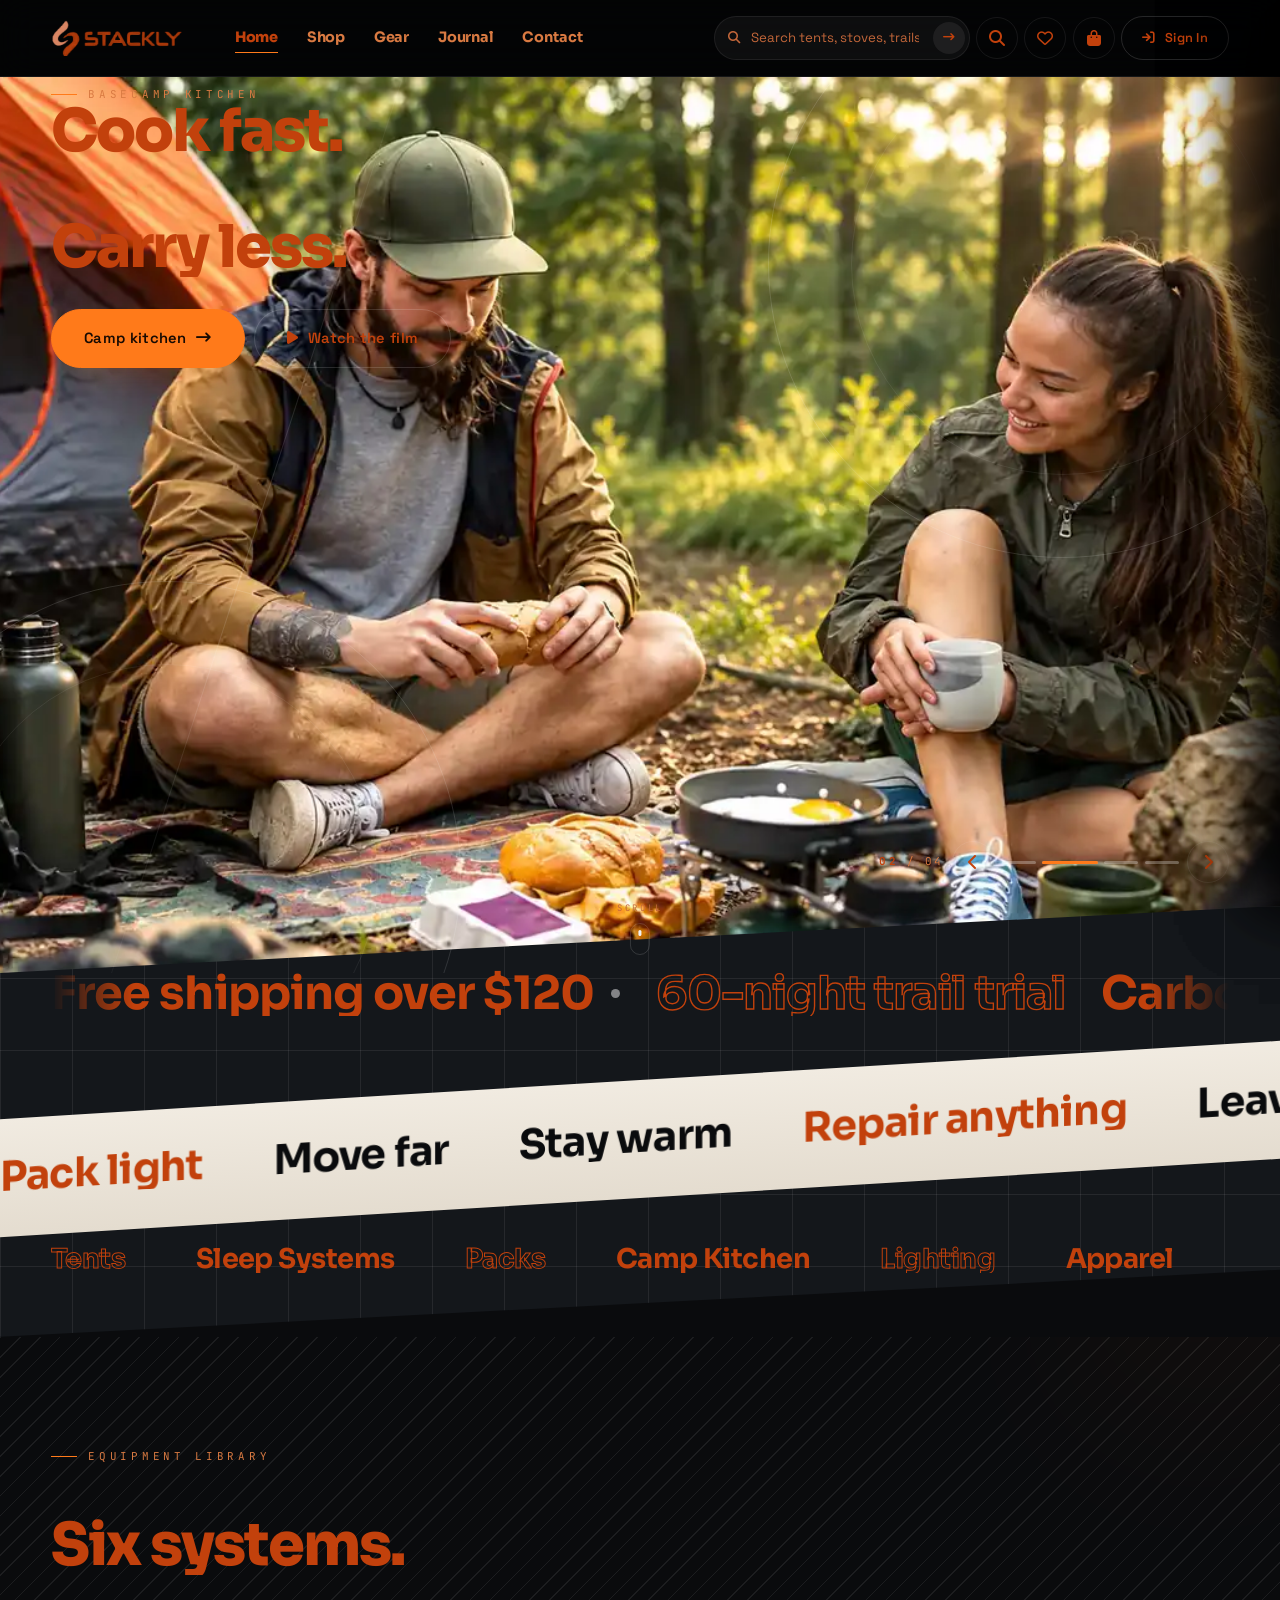
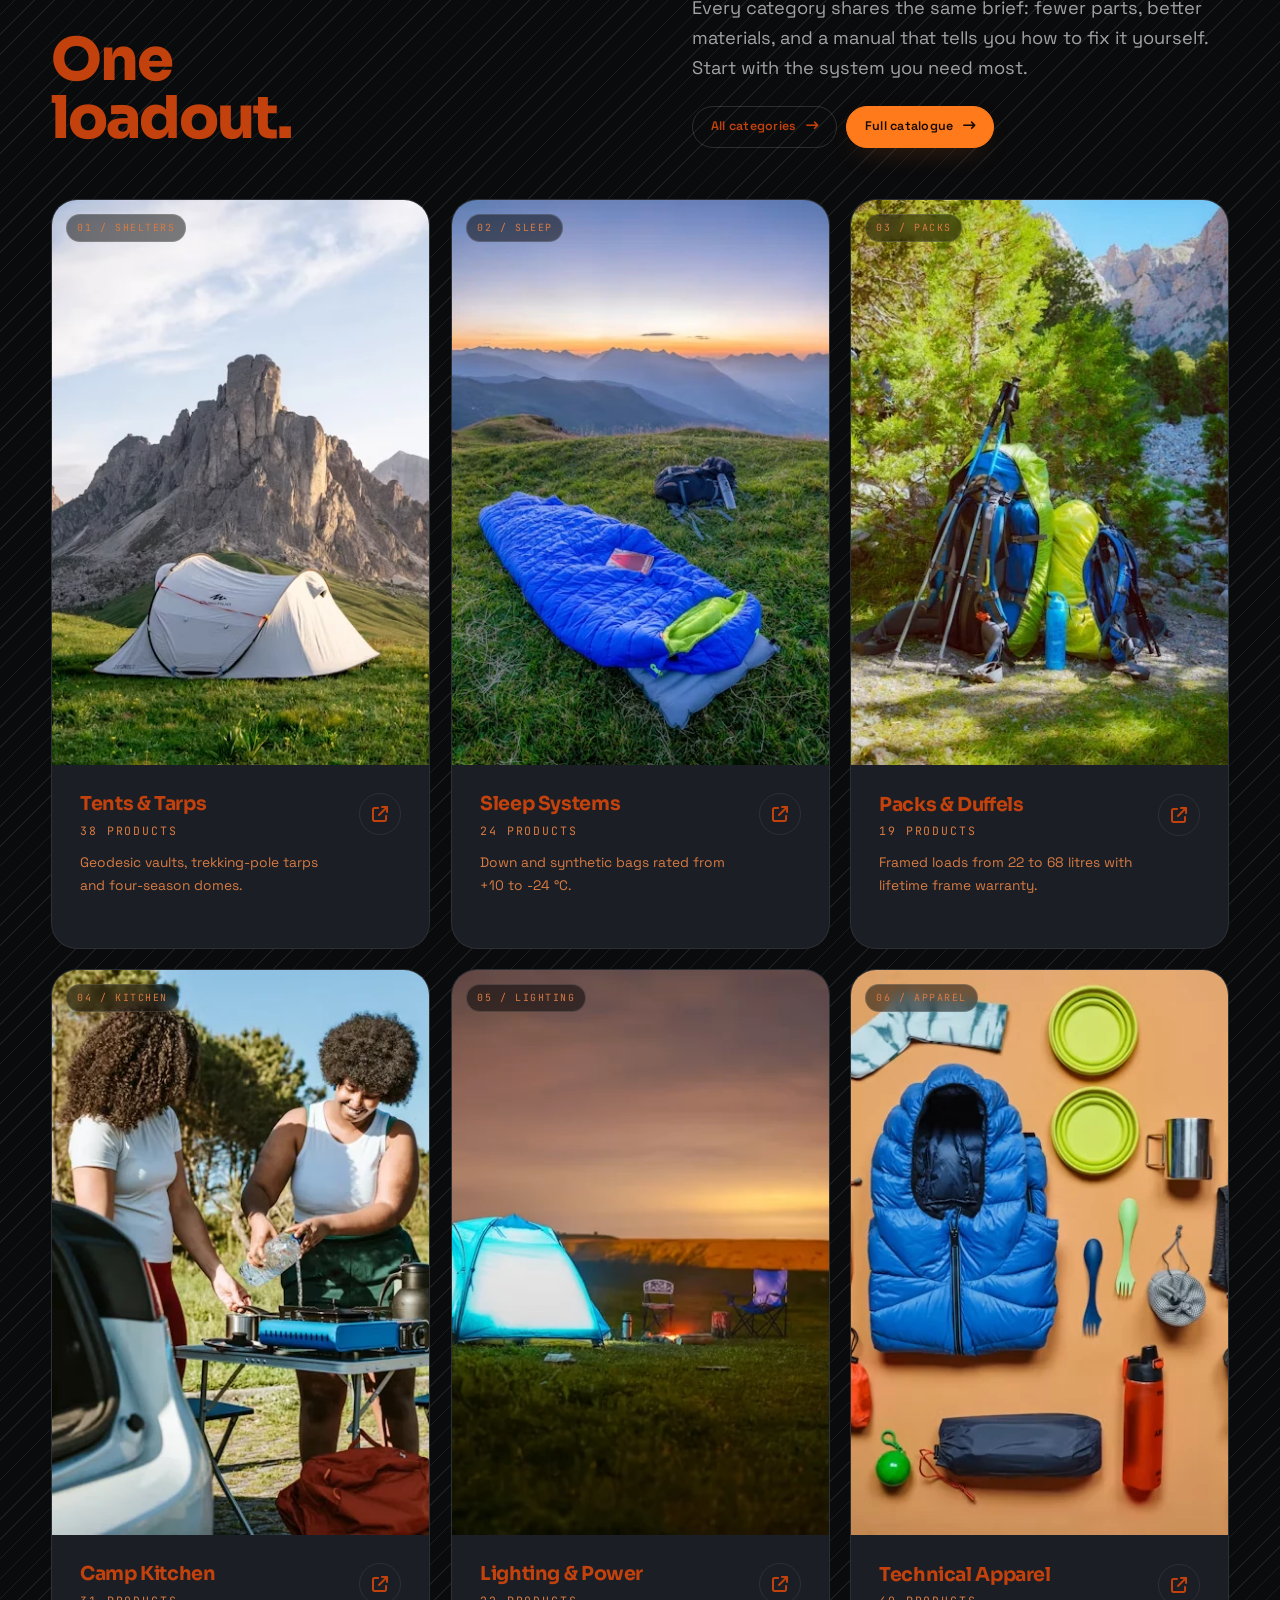
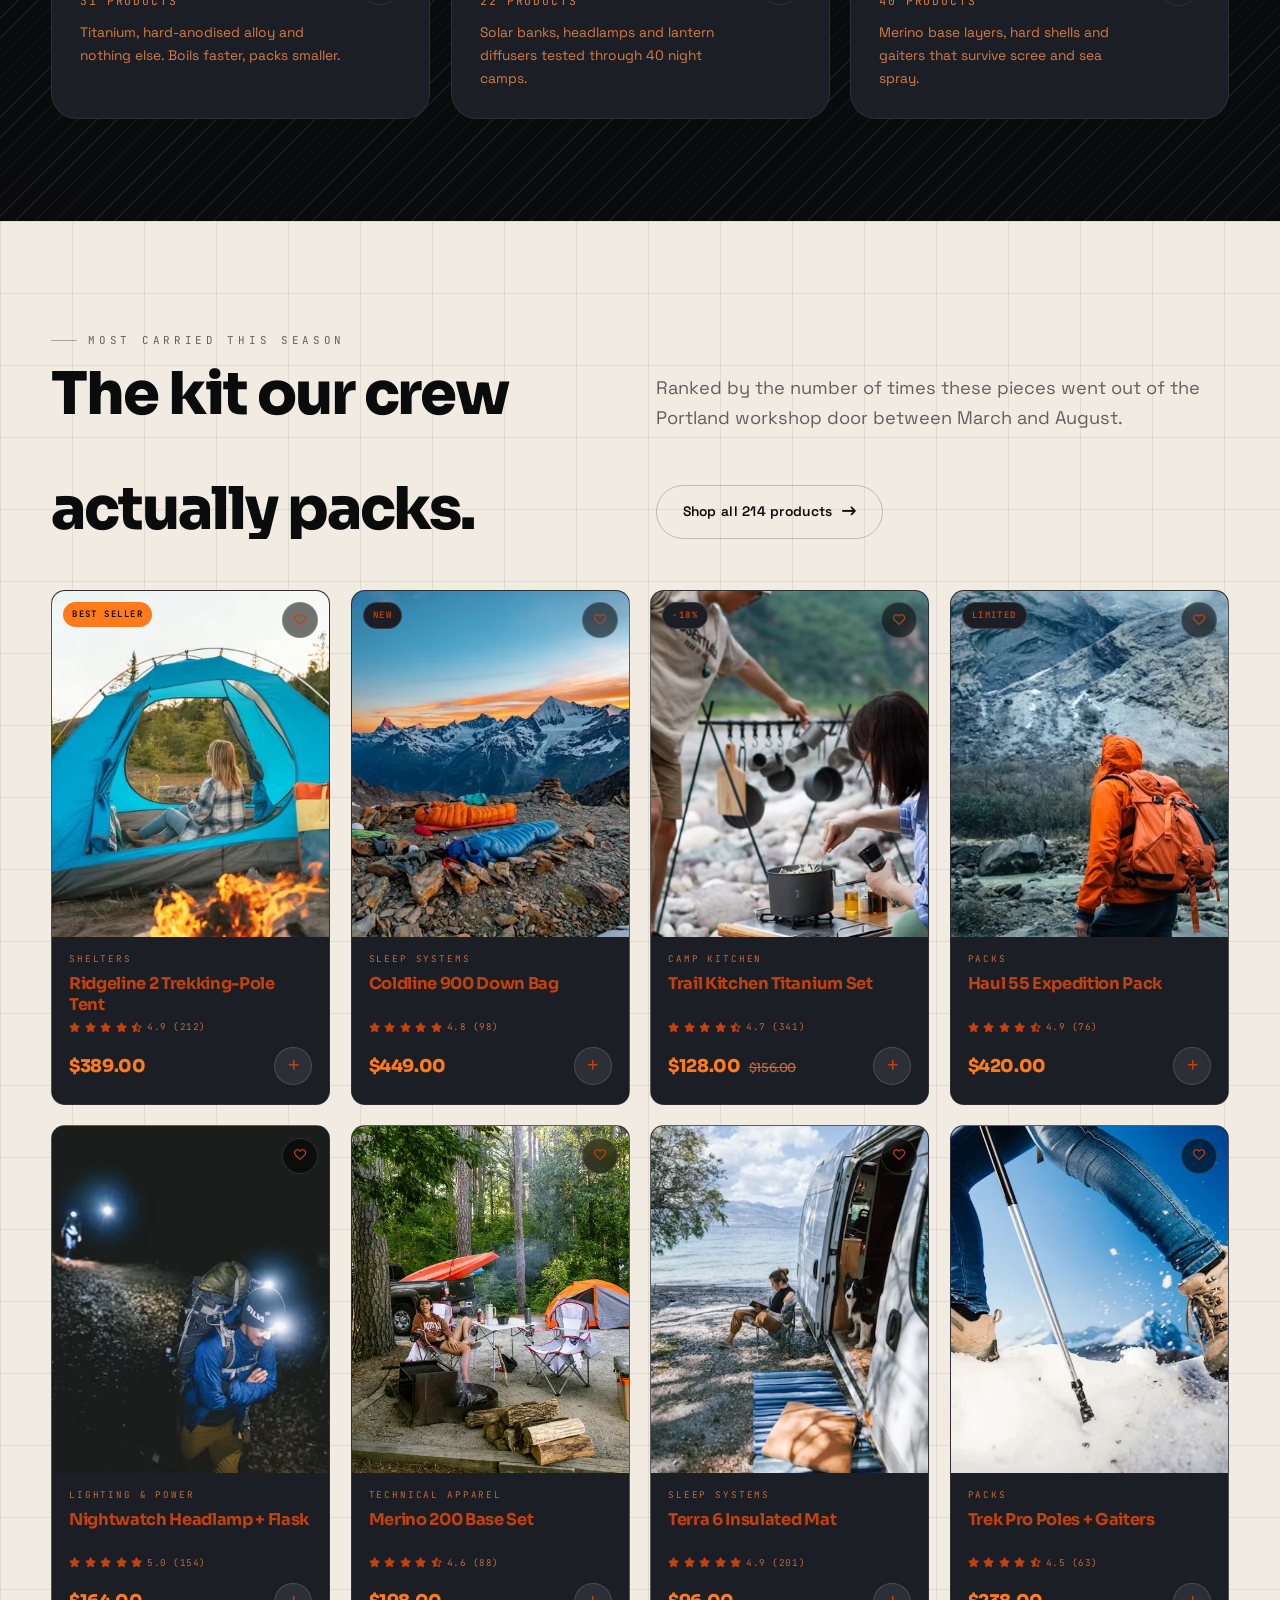
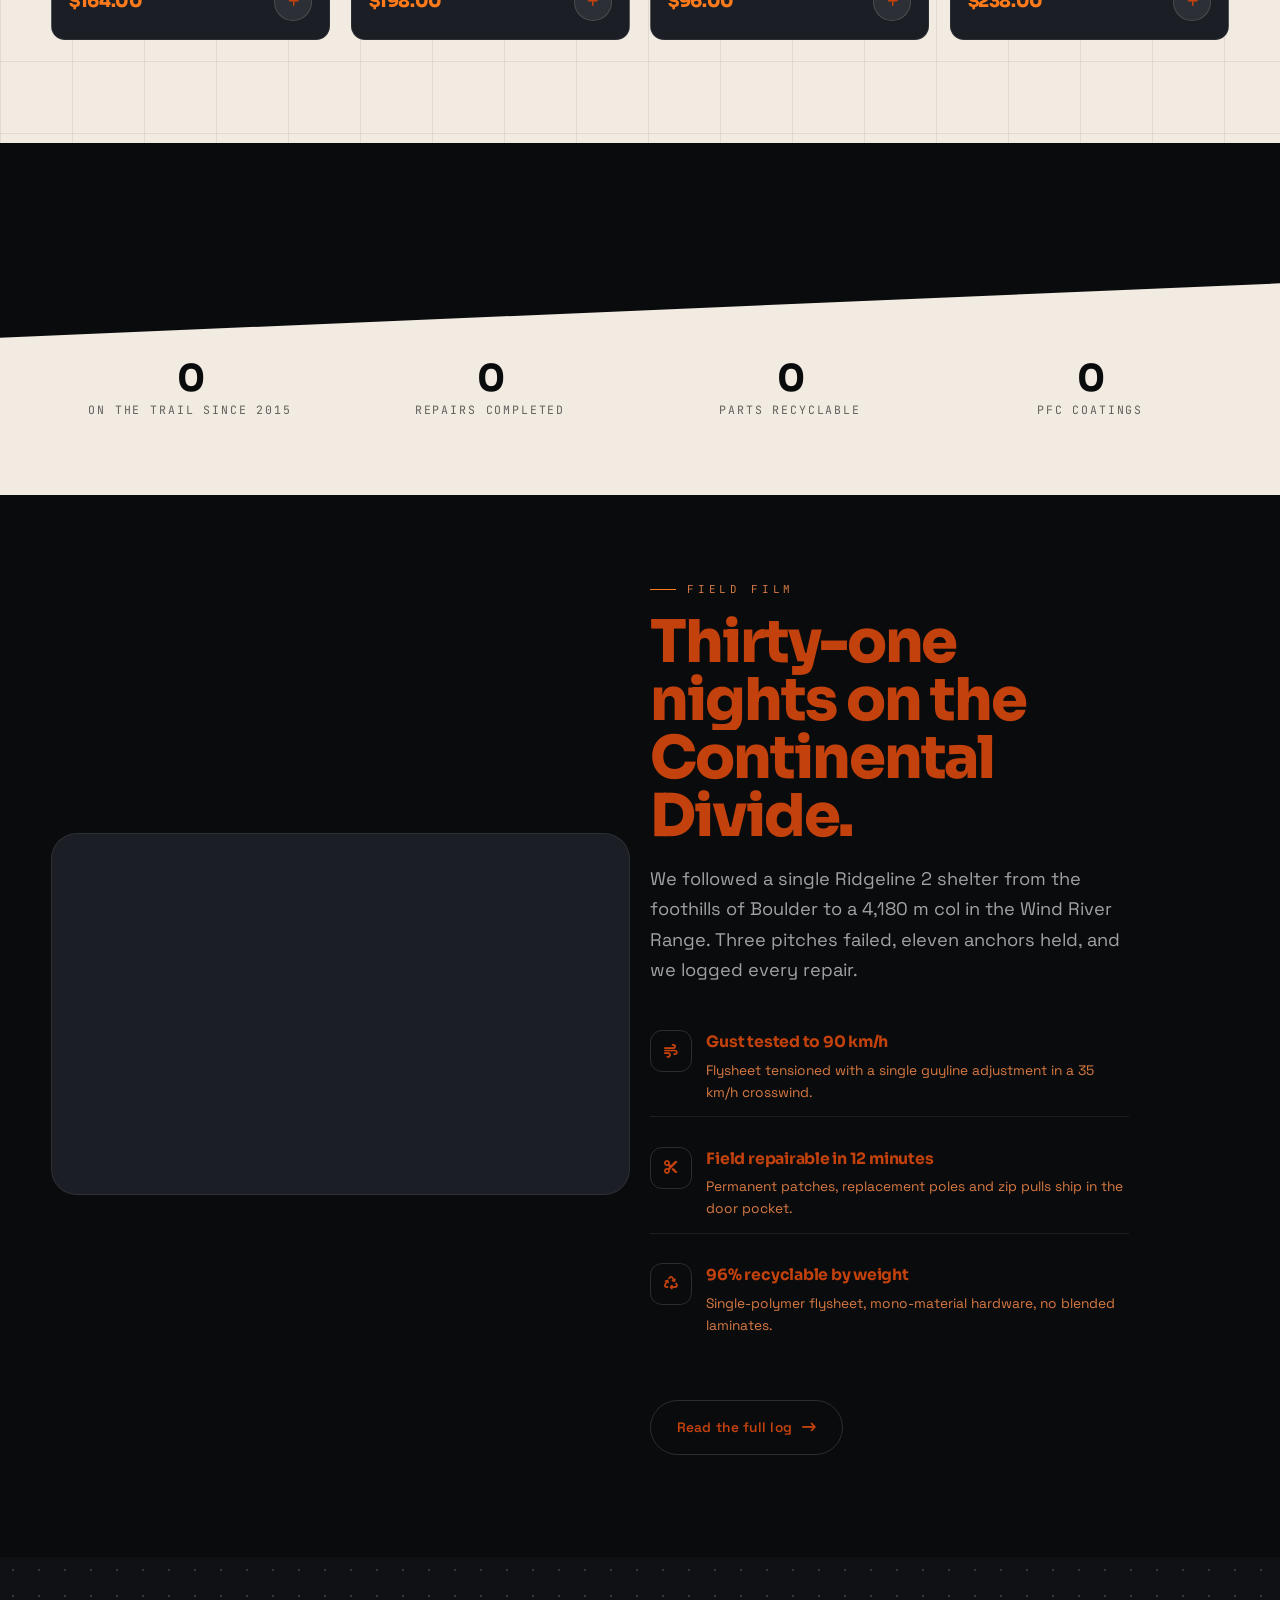
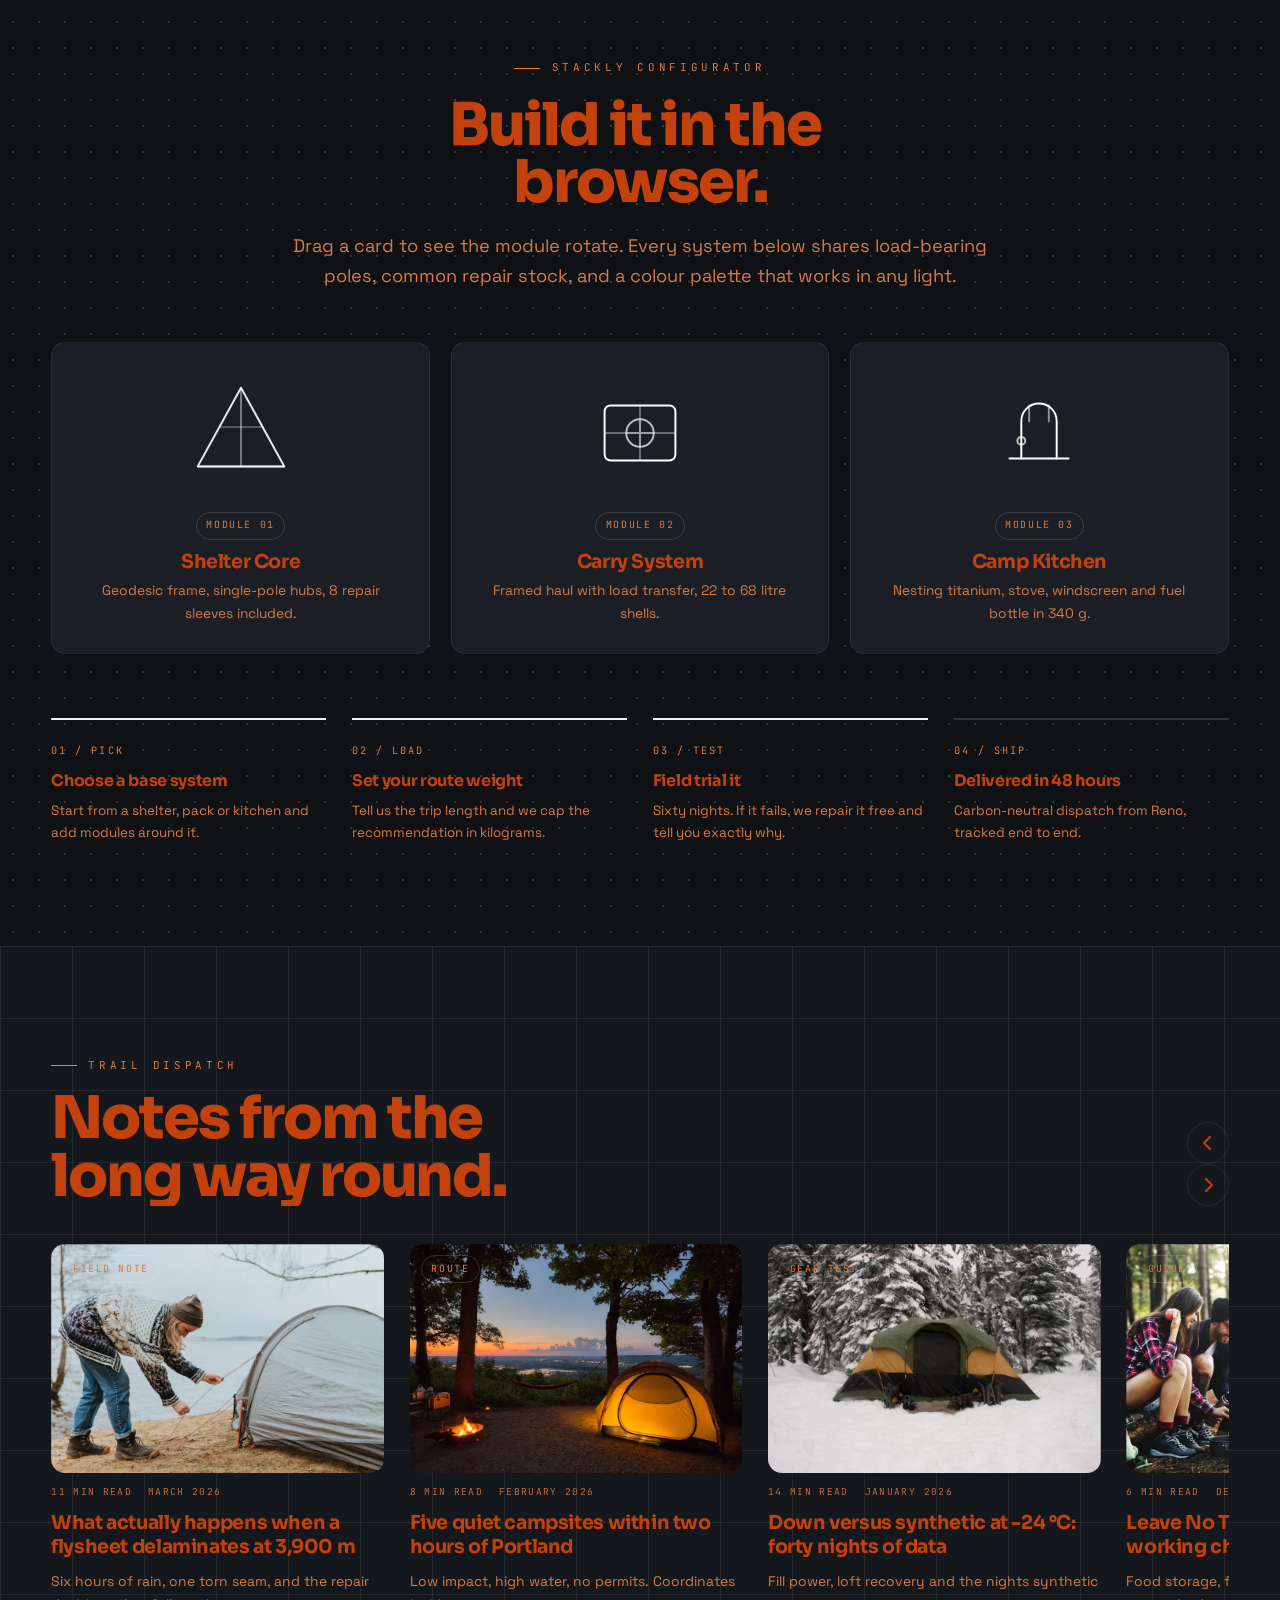
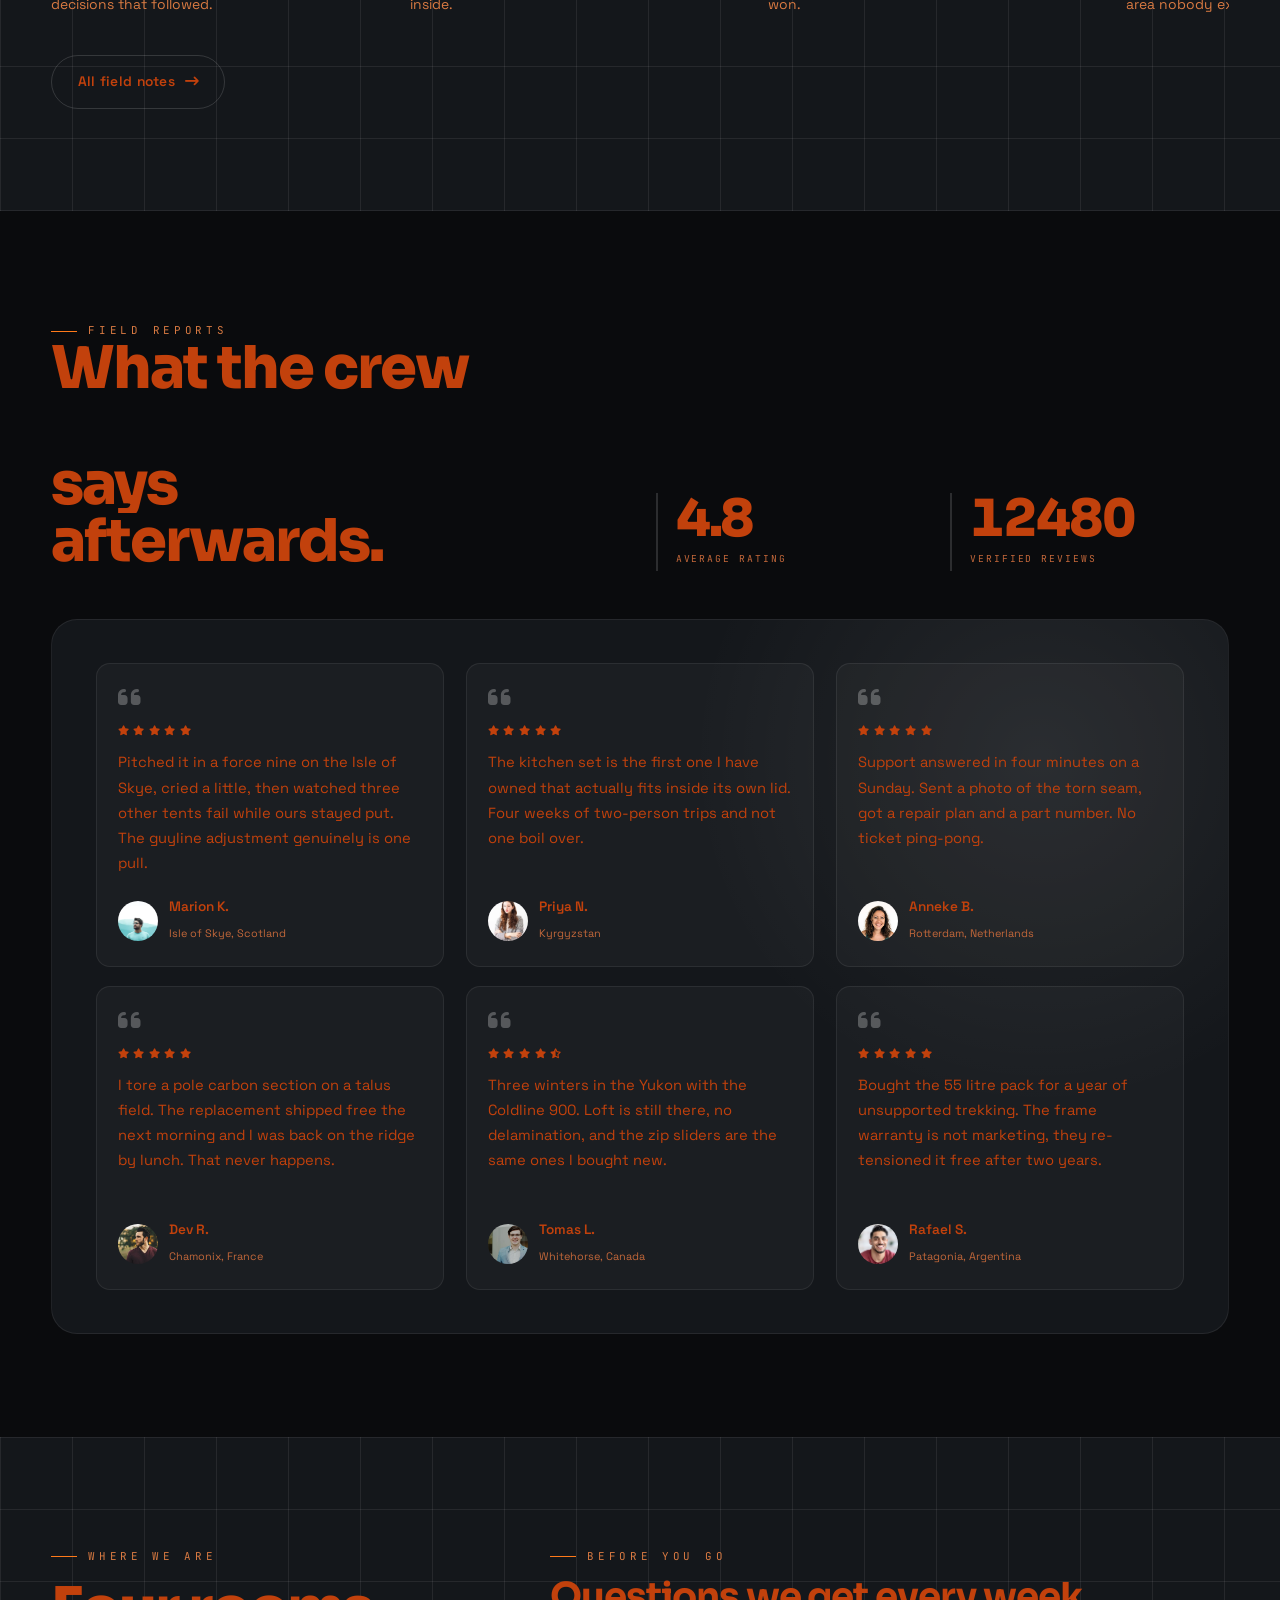
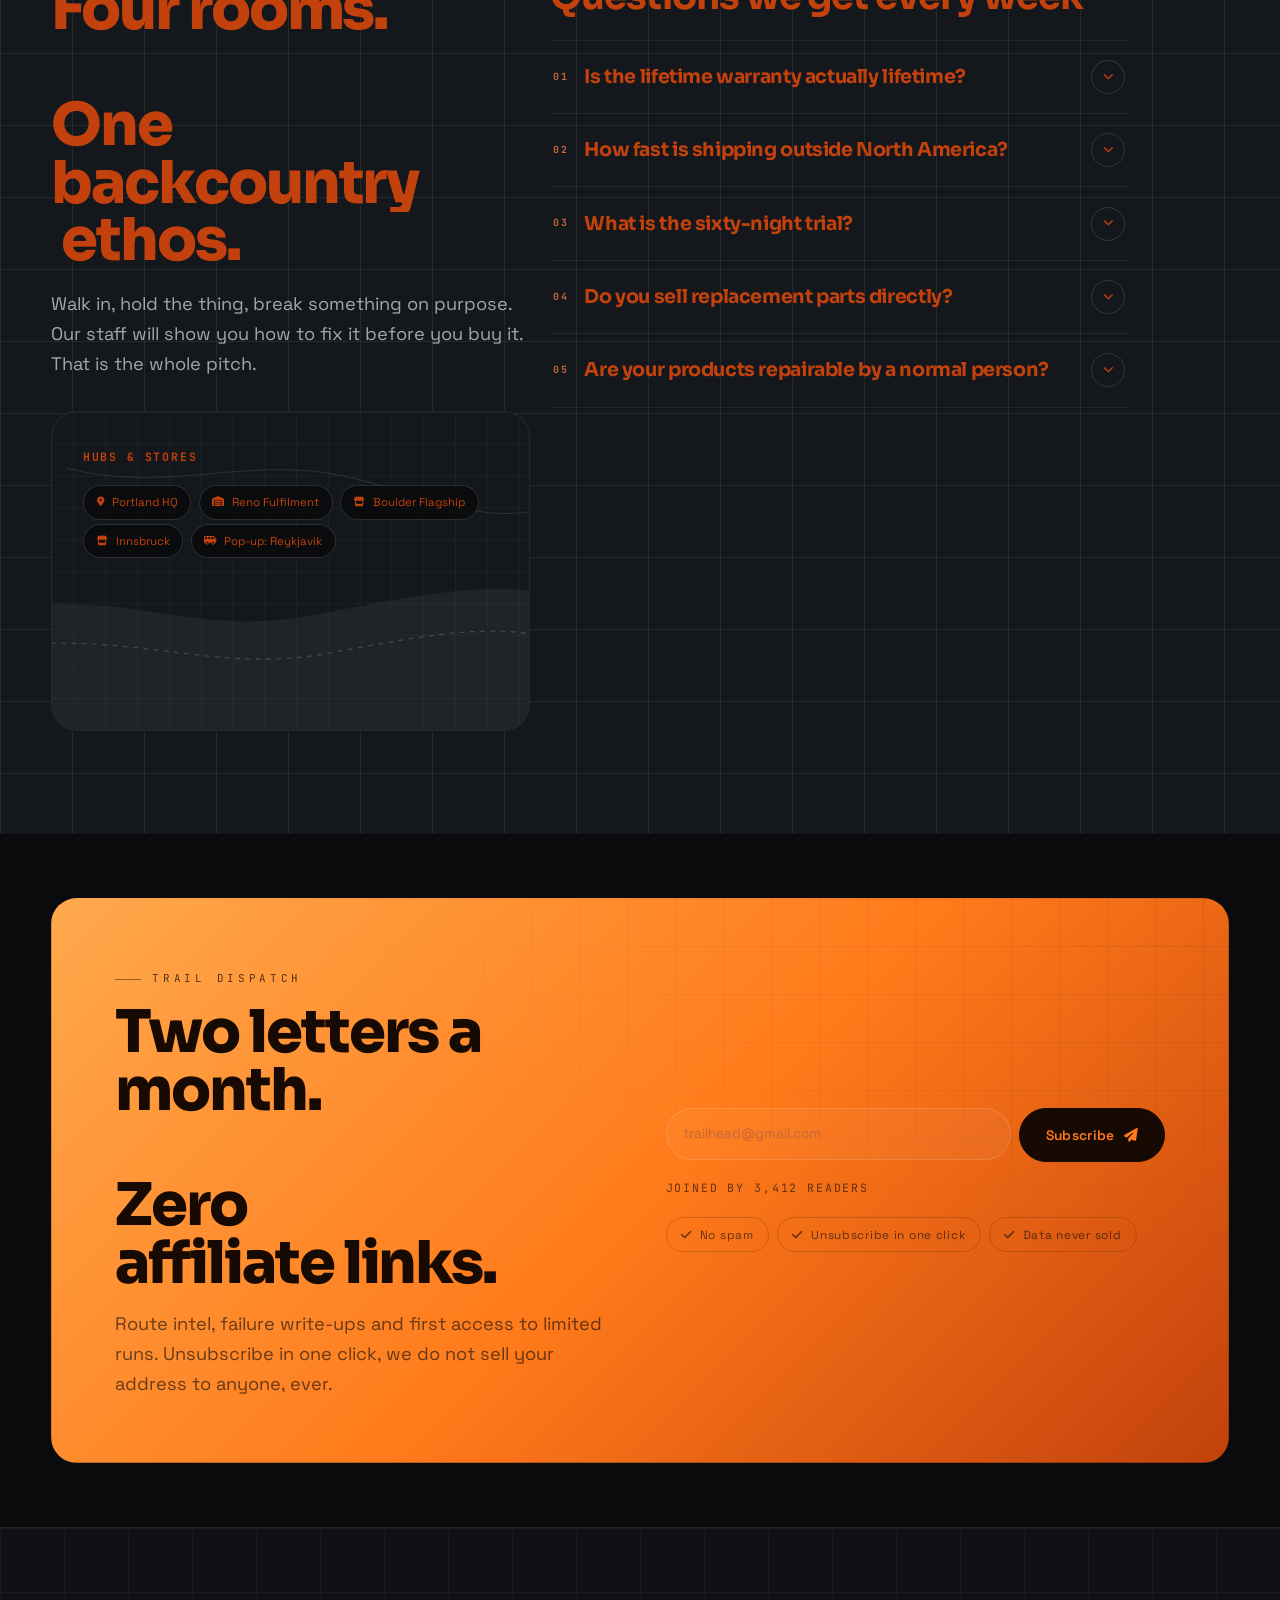
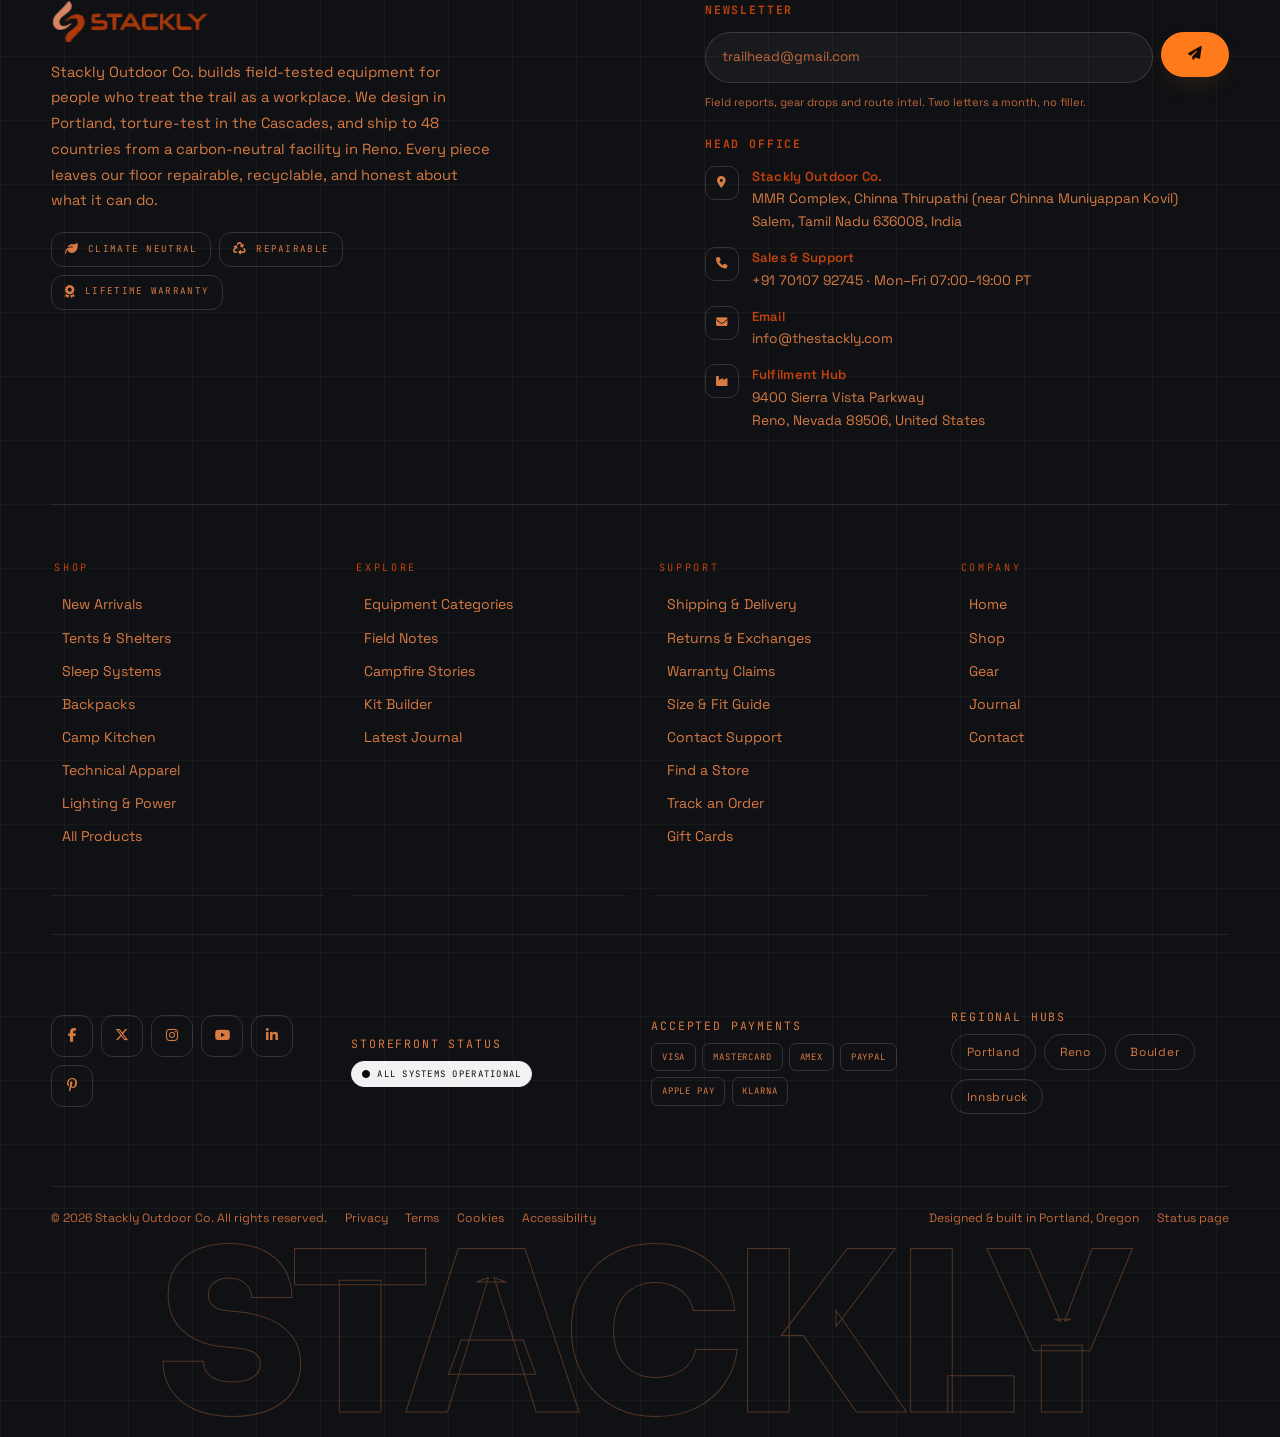
==== commit 4917fc93: "Add files via upload" ====
--- a/index.html
+++ b/index.html
@@ -65,7 +65,6 @@
         <div class="slide-inner">
           <span class="eyebrow st-anim">Alpine Series 2026</span>
           <h2 class="d2 st-anim" data-split>The quiet<br />before the climb.</h2>
-          <p class="lead lead-b st-anim" style="margin-top:1.2rem">A three-season shelter rated for 90 km/h gusts, 1.9 kg all-in, and every seam repairable in the field with the kit in the door pocket.</p>
           <div class="st-anim" style="display:flex;flex-wrap:wrap;gap:.6rem;margin-top:2rem">
             <a class="btn solid lg" href="shop.html" data-magnetic>Shop the range <i class="fa-solid fa-arrow-right-long fa-arrow"></i></a>
             <a class="btn lg dark" href="gear.html" data-magnetic>Build your kit <i class="fa-solid fa-arrow-right-long fa-arrow"></i></a>
@@ -80,7 +79,6 @@
         <div class="slide-inner">
           <span class="eyebrow st-anim">Basecamp Kitchen</span>
           <h2 class="d2 st-anim" data-split>Cook fast.<br />Carry less.</h2>
-          <p class="lead lead-b st-anim" style="margin-top:1.2rem">Titanium nesting system that boils a litre in 3 min 20 s and folds into its own lid. No coatings, no fumes, no compromise.</p>
           <div class="st-anim" style="display:flex;flex-wrap:wrap;gap:.6rem;margin-top:2rem">
             <a class="btn solid lg" href="shop.html#cooking">Camp kitchen <i class="fa-solid fa-arrow-right-long fa-arrow"></i></a>
             <button class="btn lg" type="button" data-video="https://interactive-examples.mdn.mozilla.net/media/cc0-videos/flower.mp4">
@@ -97,7 +95,6 @@
         <div class="slide-inner">
           <span class="eyebrow st-anim">Expedition Winter</span>
           <h2 class="d2 st-anim" data-split>Built for<br />the cold shoulder.</h2>
-          <p class="lead lead-b st-anim" style="margin-top:1.2rem">Down loft certified to -24&nbsp;°C, a four-season vaulted floor, and stove burners that hold ignition at -30&nbsp;°C.</p>
           <div class="st-anim" style="display:flex;flex-wrap:wrap;gap:.6rem;margin-top:2rem">
             <a class="btn solid lg" href="shop.html#sleep">Sleep systems <i class="fa-solid fa-arrow-right-long fa-arrow"></i></a>
             <a class="btn lg" href="journal.html">Route guides <i class="fa-solid fa-arrow-right-long fa-arrow"></i></a>
@@ -112,7 +109,6 @@
         <div class="slide-inner">
           <span class="eyebrow st-anim">Trail Dispatch</span>
           <h2 class="d2 st-anim" data-split>Field notes<br />from the long way.</h2>
-          <p class="lead lead-b st-anim" style="margin-top:1.2rem">Route intel, failure write-ups and gear teardowns from the crew. Two letters a month, no filler, no affiliate links.</p>
           <div class="st-anim" style="display:flex;flex-wrap:wrap;gap:.6rem;margin-top:2rem">
             <a class="btn solid lg" href="journal.html">Read the journal <i class="fa-solid fa-arrow-right-long fa-arrow"></i></a>
             <a class="btn lg" href="#newsletter">Subscribe <i class="fa-solid fa-arrow-right-long fa-arrow"></i></a>
@@ -214,7 +210,7 @@
         </div>
       </div>
 
-      <div class="g g-12" style="position:relative;z-index:1">
+      <div class="g g-12" style="position:relative;z-index:1;grid-auto-rows:1fr">
         <article class="c-4 move-l" data-reveal="left">
           <a class="spot spot-lg" href="shop.html#tents" style="display:block;height:100%">
             <div style="position:relative;aspect-ratio:2/3;overflow:hidden">
@@ -232,7 +228,7 @@
           </a>
         </article>
 
-        <article class="c-4 move-r" data-reveal="right" style="margin-top:clamp(0px,4vw,3.4rem)">
+        <article class="c-4 move-r" data-reveal="right">
           <a class="spot spot-lg" href="shop.html#sleep" style="display:block;height:100%">
             <div style="position:relative;aspect-ratio:2/3;overflow:hidden">
               <img src="assets/sleep_systems.webp" alt="Sleeping bag and pad laid out" loading="lazy" style="width:100%;height:100%;object-fit:cover" />
@@ -249,7 +245,7 @@
           </a>
         </article>
 
-        <article class="c-4 move-u" data-reveal style="margin-top:clamp(0px,7vw,6.6rem)">
+        <article class="c-4 move-u" data-reveal>
           <a class="spot spot-lg" href="shop.html#packs" style="display:block;height:100%">
             <div style="position:relative;aspect-ratio:2/3;overflow:hidden">
               <img src="assets/packs_and_duffles (1).webp" alt="Loaded expedition backpack" loading="lazy" style="width:100%;height:100%;object-fit:cover" />
@@ -266,15 +262,16 @@
           </a>
         </article>
 
-        <article class="c-3 move-d" data-reveal>
+        <article class="c-4 move-d" data-reveal>
           <a class="spot spot-lg" href="shop.html#cooking" style="display:block;height:100%">
-            <div style="position:relative;aspect-ratio:3/2;overflow:hidden">
+            <div style="position:relative;aspect-ratio:2/3;overflow:hidden">
               <img src="assets/camp_kitchen.webp" alt="Campfire glowing at dusk" loading="lazy" style="width:100%;height:100%;object-fit:cover" />
               <span class="tag" style="position:absolute;top:.9rem;left:.9rem;background:rgba(0,0,0,.5);backdrop-filter:blur(6px)">04 / Kitchen</span>
             </div>
             <div class="spot-pad" style="display:flex;align-items:flex-start;justify-content:space-between;gap:1rem">
               <div>
-                <b class="d4" style="display:block;margin-bottom:.7rem">Camp Kitchen</b>
+                <b class="d4" style="display:block;margin-bottom:.35rem">Camp Kitchen</b>
+                <span class="mono dim" style="display:block;margin-bottom:.7rem">31 products</span>
                 <p class="dim" style="font-size:.86rem">Titanium, hard-anodised alloy and nothing else. Boils faster, packs smaller.</p>
               </div>
               <span class="icon-btn" aria-hidden="true"><i class="fa-solid fa-arrow-up-right-from-square"></i></span>
@@ -282,15 +279,16 @@
           </a>
         </article>
 
-        <article class="c-5 move-u" data-reveal style="margin-top:clamp(0px,3vw,2.2rem)">
+        <article class="c-4 move-u" data-reveal>
           <a class="spot spot-lg" href="shop.html#lighting" style="display:block;height:100%">
-            <div style="position:relative;aspect-ratio:3/2;overflow:hidden">
+            <div style="position:relative;aspect-ratio:2/3;overflow:hidden">
               <img src="assets/lightening_and_power.webp" alt="Sunlight through a pine canopy" loading="lazy" style="width:100%;height:100%;object-fit:cover" />
               <span class="tag" style="position:absolute;top:.9rem;left:.9rem;background:rgba(0,0,0,.5);backdrop-filter:blur(6px)">05 / Lighting</span>
             </div>
             <div class="spot-pad" style="display:flex;align-items:flex-start;justify-content:space-between;gap:1rem">
               <div>
-                <b class="d4" style="display:block;margin-bottom:.7rem">Lighting &amp; Power</b>
+                <b class="d4" style="display:block;margin-bottom:.35rem">Lighting &amp; Power</b>
+                <span class="mono dim" style="display:block;margin-bottom:.7rem">22 products</span>
                 <p class="dim" style="font-size:.86rem">Solar banks, headlamps and lantern diffusers tested through 40 night camps.</p>
               </div>
               <span class="icon-btn" aria-hidden="true"><i class="fa-solid fa-arrow-up-right-from-square"></i></span>
@@ -298,15 +296,16 @@
           </a>
         </article>
 
-        <article class="c-4 move-r" data-reveal="right" style="margin-top:clamp(0px,5vw,4.4rem)">
+        <article class="c-4 move-r" data-reveal="right">
           <a class="spot spot-lg" href="shop.html#apparel" style="display:block;height:100%">
-            <div style="position:relative;aspect-ratio:3/2;overflow:hidden">
+            <div style="position:relative;aspect-ratio:2/3;overflow:hidden">
               <img src="assets/Techniccal_apparels.webp" alt="Snow field with a single tent" loading="lazy" style="width:100%;height:100%;object-fit:cover" />
               <span class="tag" style="position:absolute;top:.9rem;left:.9rem;background:rgba(0,0,0,.5);backdrop-filter:blur(6px)">06 / Apparel</span>
             </div>
             <div class="spot-pad" style="display:flex;align-items:flex-start;justify-content:space-between;gap:1rem">
               <div>
-                <b class="d4" style="display:block;margin-bottom:.7rem">Technical Apparel</b>
+                <b class="d4" style="display:block;margin-bottom:.35rem">Technical Apparel</b>
+                <span class="mono dim" style="display:block;margin-bottom:.7rem">40 products</span>
                 <p class="dim" style="font-size:.86rem">Merino base layers, hard shells and gaiters that survive scree and sea spray.</p>
               </div>
               <span class="icon-btn" aria-hidden="true"><i class="fa-solid fa-arrow-up-right-from-square"></i></span>
@@ -785,7 +784,7 @@
           <h3 class="d3" style="margin:.8rem 0 1.4rem">Questions we get every week</h3>
 
           <div class="acc" data-multi>
-            <div class="acc-item on">
+            <div class="acc-item">
               <button class="acc-btn" type="button" aria-expanded="true"><span class="num">01</span> Is the lifetime warranty actually lifetime? <span class="acc-ico"><i class="fa-solid fa-chevron-down"></i></span></button>
               <div class="acc-panel">
                 <div class="acc-inner">
--- a/css/style.css
+++ b/css/style.css
@@ -820,6 +820,38 @@
 .crumbs a:hover{color:var(--paper);}
 .crumbs .fa-solid{font-size:.5rem;}
 
+/* On phones every .phero follows the home-page hero pattern: the full-bleed photo
+   is pulled out of the background and rendered as a rounded card under the copy
+   on the same dark gradient, with the ticker band last. Shop/contact copy that is
+   black over the bright desktop photo flips back to light on the phone gradient. */
+@media(max-width:860px){
+  .phero{
+    display:flex;flex-direction:column;
+    background:
+      radial-gradient(120% 82% at 78% 6%,rgba(255,122,26,.16),transparent 62%),
+      linear-gradient(168deg,#1a2029 0%,#12161b 46%,var(--ink) 100%);
+  }
+  .phero > .wrap{order:1;width:100%;}
+  .phero-bg{
+    position:static;order:2;flex:0 0 auto;width:100%;
+    margin-top:clamp(1.4rem,5vw,2.2rem);
+    border-radius:var(--r-m);overflow:hidden;border:1px solid var(--line-2);
+  }
+  .phero-bg img{
+    position:relative !important;top:auto !important;left:auto !important;
+    width:100% !important;height:auto !important;
+    aspect-ratio:16/10;object-fit:cover;transform:none !important;
+  }
+  .phero > .marquee:not(.vert),
+  .phero > div:not(.phero-bg):has(.marquee:not(.vert)){order:4;}
+  body[data-page="shop"] .phero p,
+  body[data-page="contact"] .phero p{color:rgba(255,255,255,.62);}
+  body[data-page="journal"] .phero .lead{color:rgba(255,255,255,.62) !important;}
+}
+@media(max-width:520px){
+  .phero-bg img{aspect-ratio:3/2;}
+}
+
 /* ---------- 14. PRODUCT CARD ---------- */
 .pcard{position:relative;display:flex;flex-direction:column;background:var(--ink-4);border:1px solid var(--line);border-radius:var(--r-m);overflow:hidden;transition:transform .5s var(--ease),border-color .5s,box-shadow .5s;}
 .pcard:hover{transform:translateY(-8px);border-color:var(--acc-line);box-shadow:0 34px 60px -26px rgba(0,0,0,.95),0 0 0 1px var(--acc-soft);}
@@ -996,10 +1028,11 @@
 .fb-left{display:flex;flex-wrap:wrap;gap:.5rem 1.1rem;align-items:center;font-size:.76rem;color:var(--mute-2);}
 .fb-left a:hover{color:var(--paper);}
 .pay-row{display:flex;gap:.4rem;flex-wrap:wrap;}
-.pay-row span{
+.pay-row span,.pay-row a{
   padding:.36rem .6rem;border:1px solid var(--line-2);border-radius:7px;font-family:var(--ff-mono);
-  font-size:.56rem;letter-spacing:.1em;color:var(--mute);
-}
+  font-size:.56rem;letter-spacing:.1em;color:var(--mute);cursor:pointer;transition:all .3s var(--ease);
+}
+.pay-row a:hover{color:var(--paper);border-color:var(--line-3);background:var(--acc-soft);}
 /* giant footer word */
 .footer-giant{
   position:relative;z-index:1;line-height:.78;padding-bottom:.06em;pointer-events:none;
@@ -1523,7 +1556,7 @@
 .rail{position:relative;}
 .rail-track{
   display:flex;gap:clamp(1rem,2vw,1.6rem);overflow-x:auto;padding-bottom:1rem;
-  scroll-snap-type:x mandatory;-webkit-overflow-scrolling:touch;
+  scroll-snap-type:x proximity;-webkit-overflow-scrolling:touch;
   scrollbar-width:none;
 }
 .rail-track::-webkit-scrollbar{display:none;}
@@ -1672,6 +1705,10 @@
 /* filter sidebar (shop) */
 .shop-grid{display:grid;gap:clamp(1.2rem,2vw,2rem);}
 @media(min-width:1000px){.shop-grid{grid-template-columns:264px 1fr;align-items:start;}}
+/* .sec uses overflow:hidden, which becomes the sticky element's scroll container
+   and disables it. overflow:clip clips the same bleed without creating a scroll
+   box, so the .filters sidebar can stick to the viewport inside this section. */
+#all{overflow:clip;}
 .filters{position:sticky;top:calc(var(--hdr-h) + 1rem);}
 @media(max-width:999px){
   .filters{position:fixed;top:0;left:0;height:100%;width:min(340px,88vw);z-index:1000;background:var(--ink-2);
